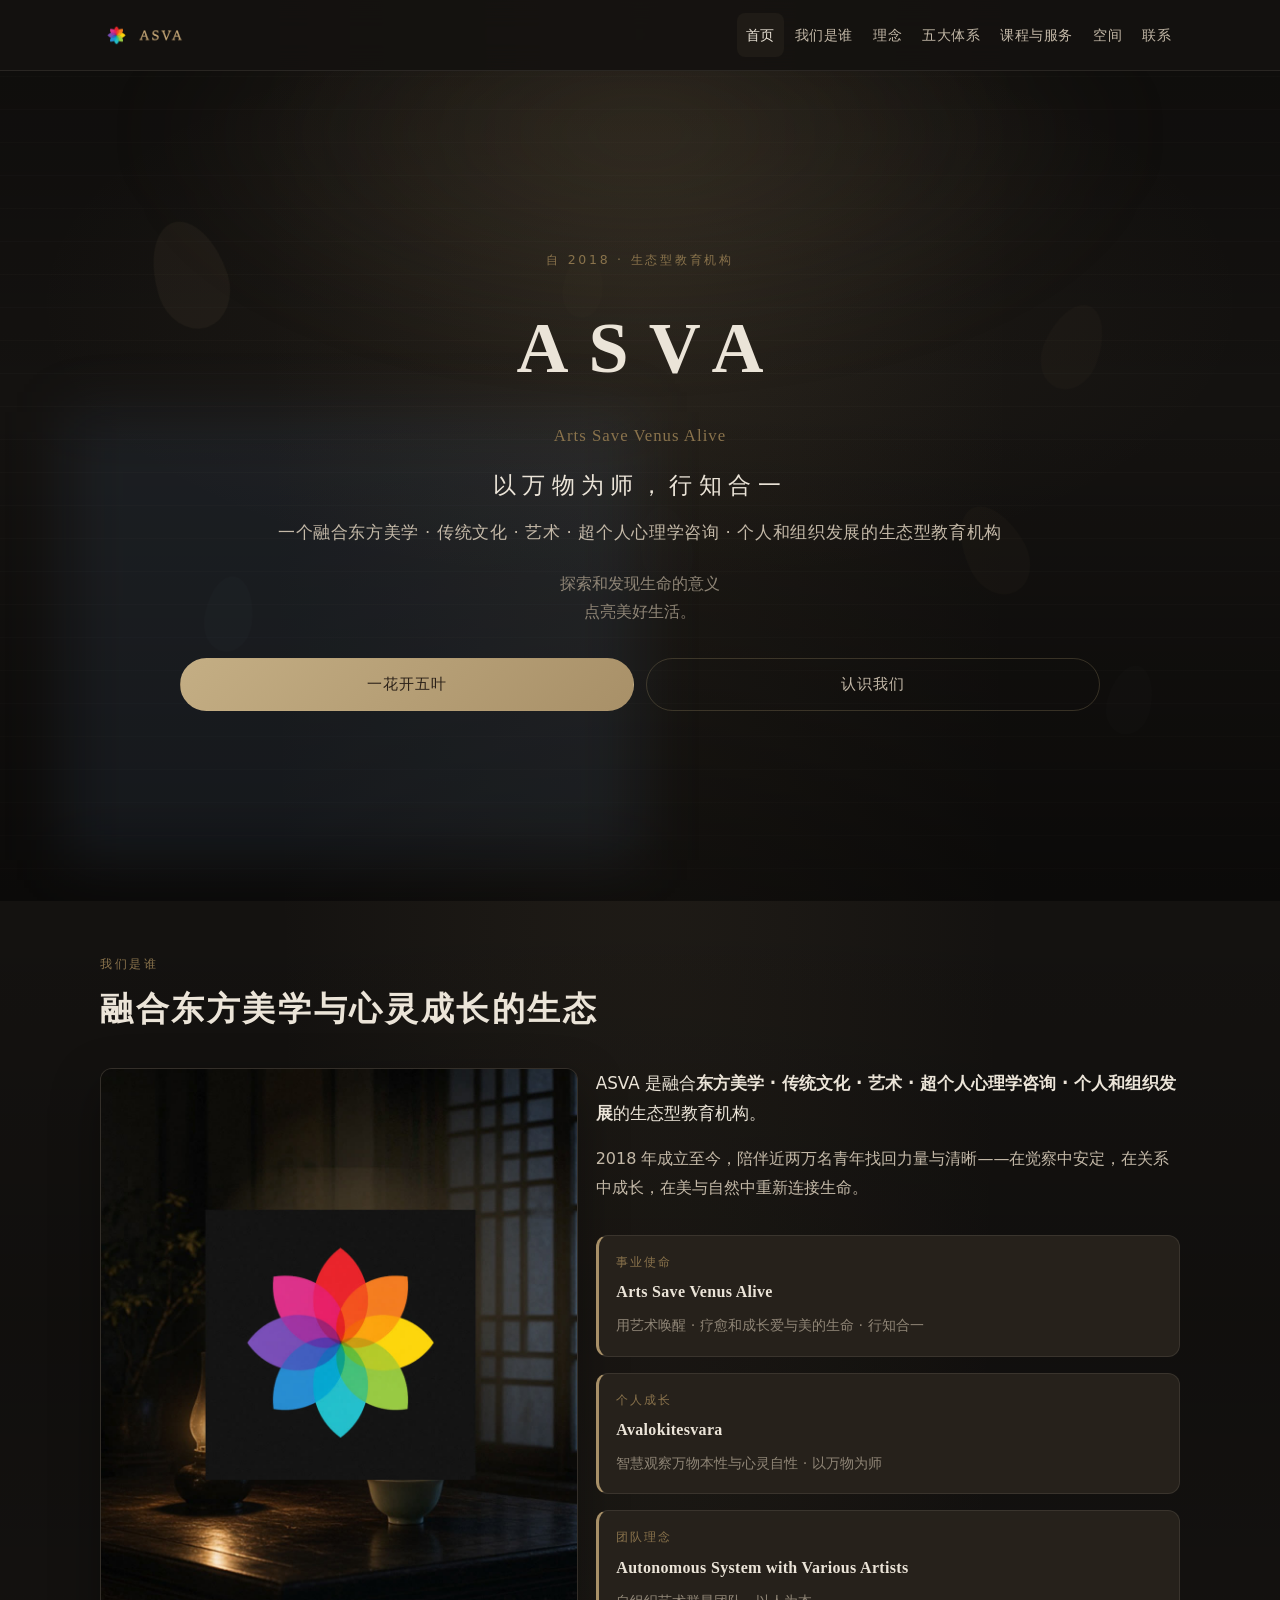
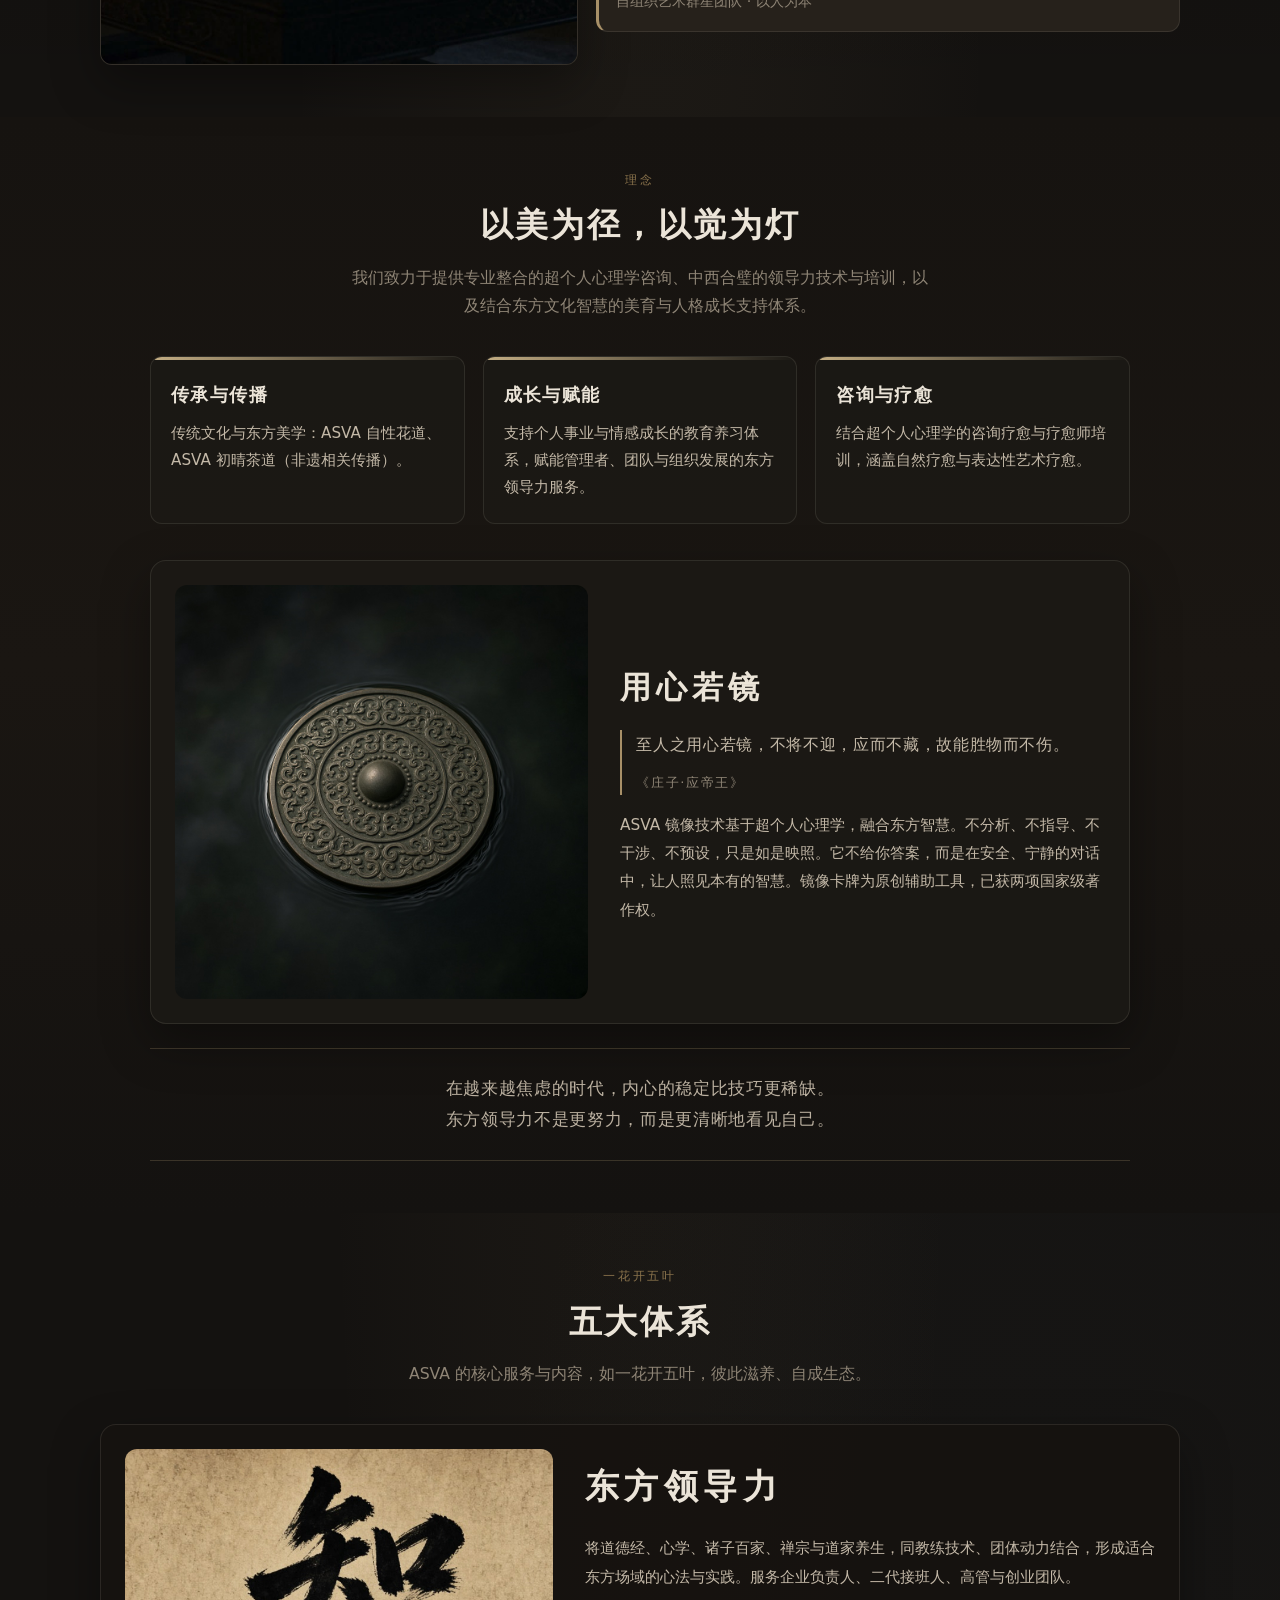
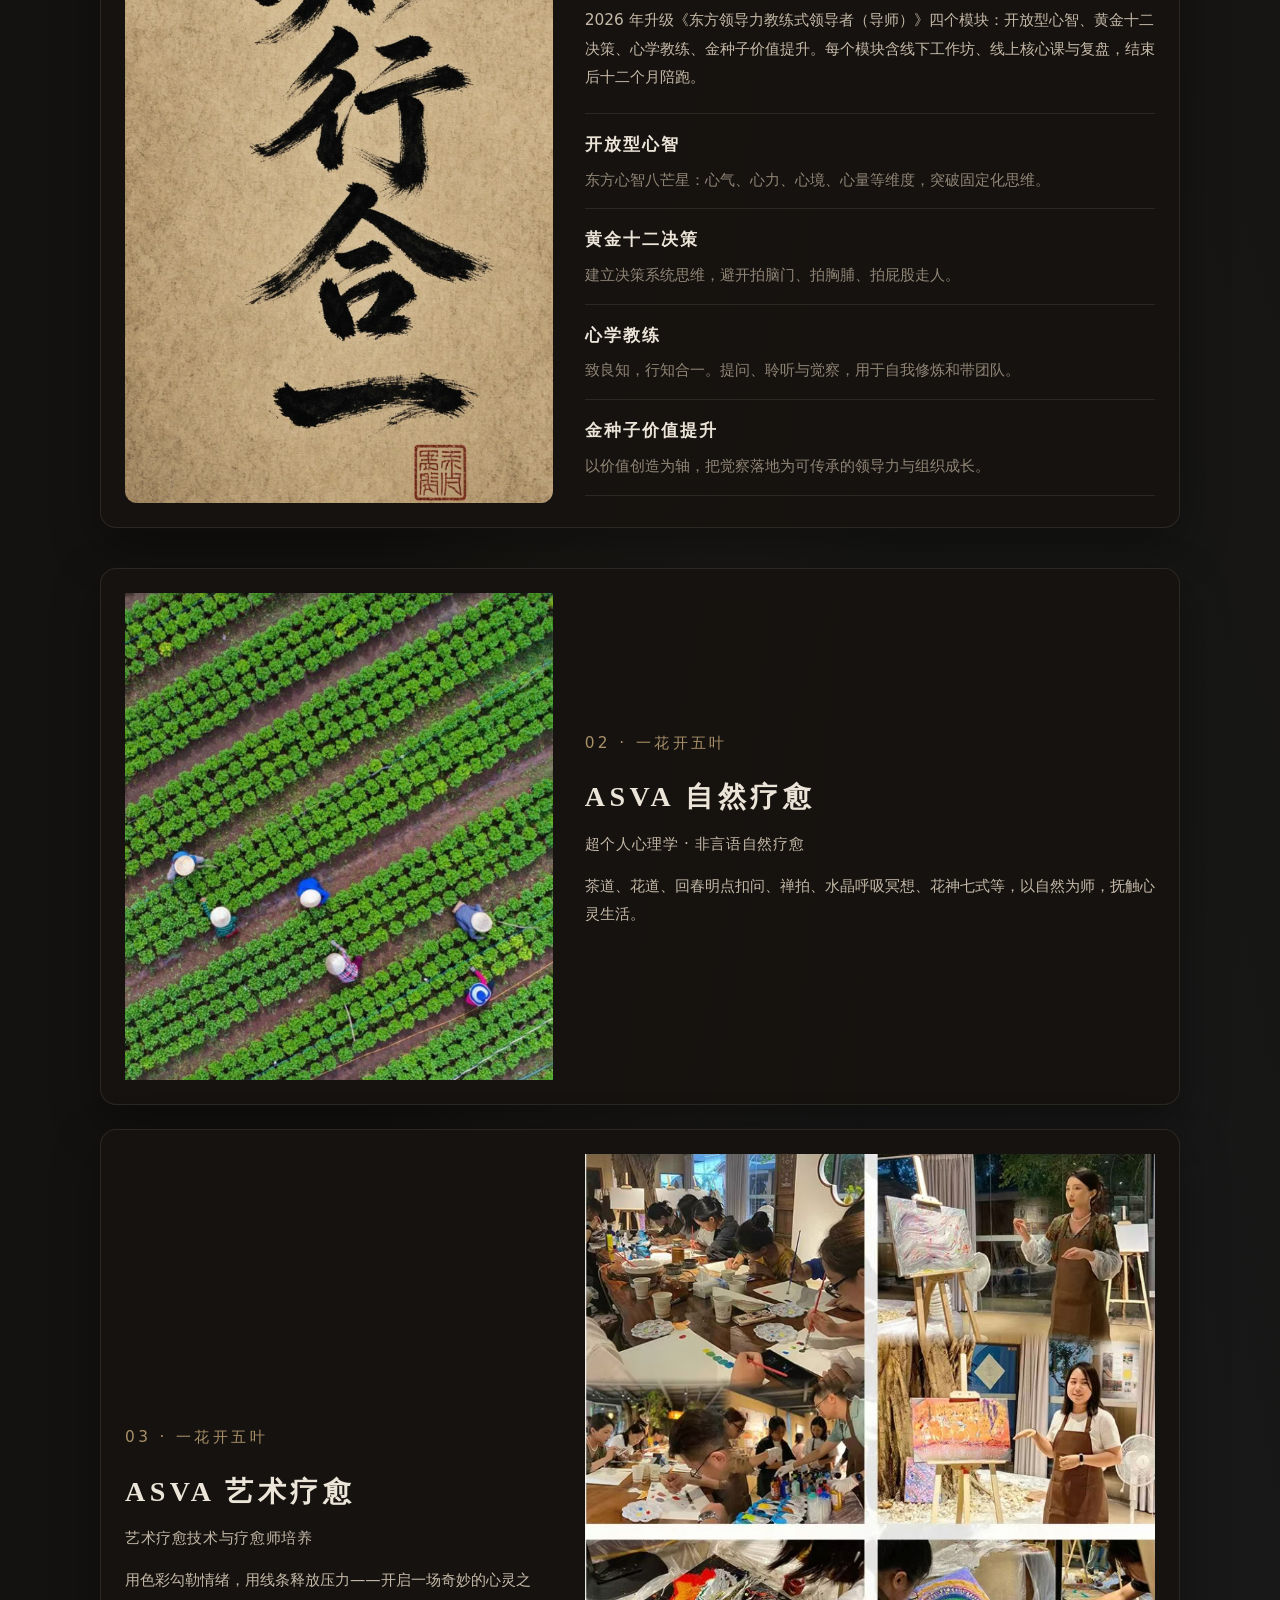
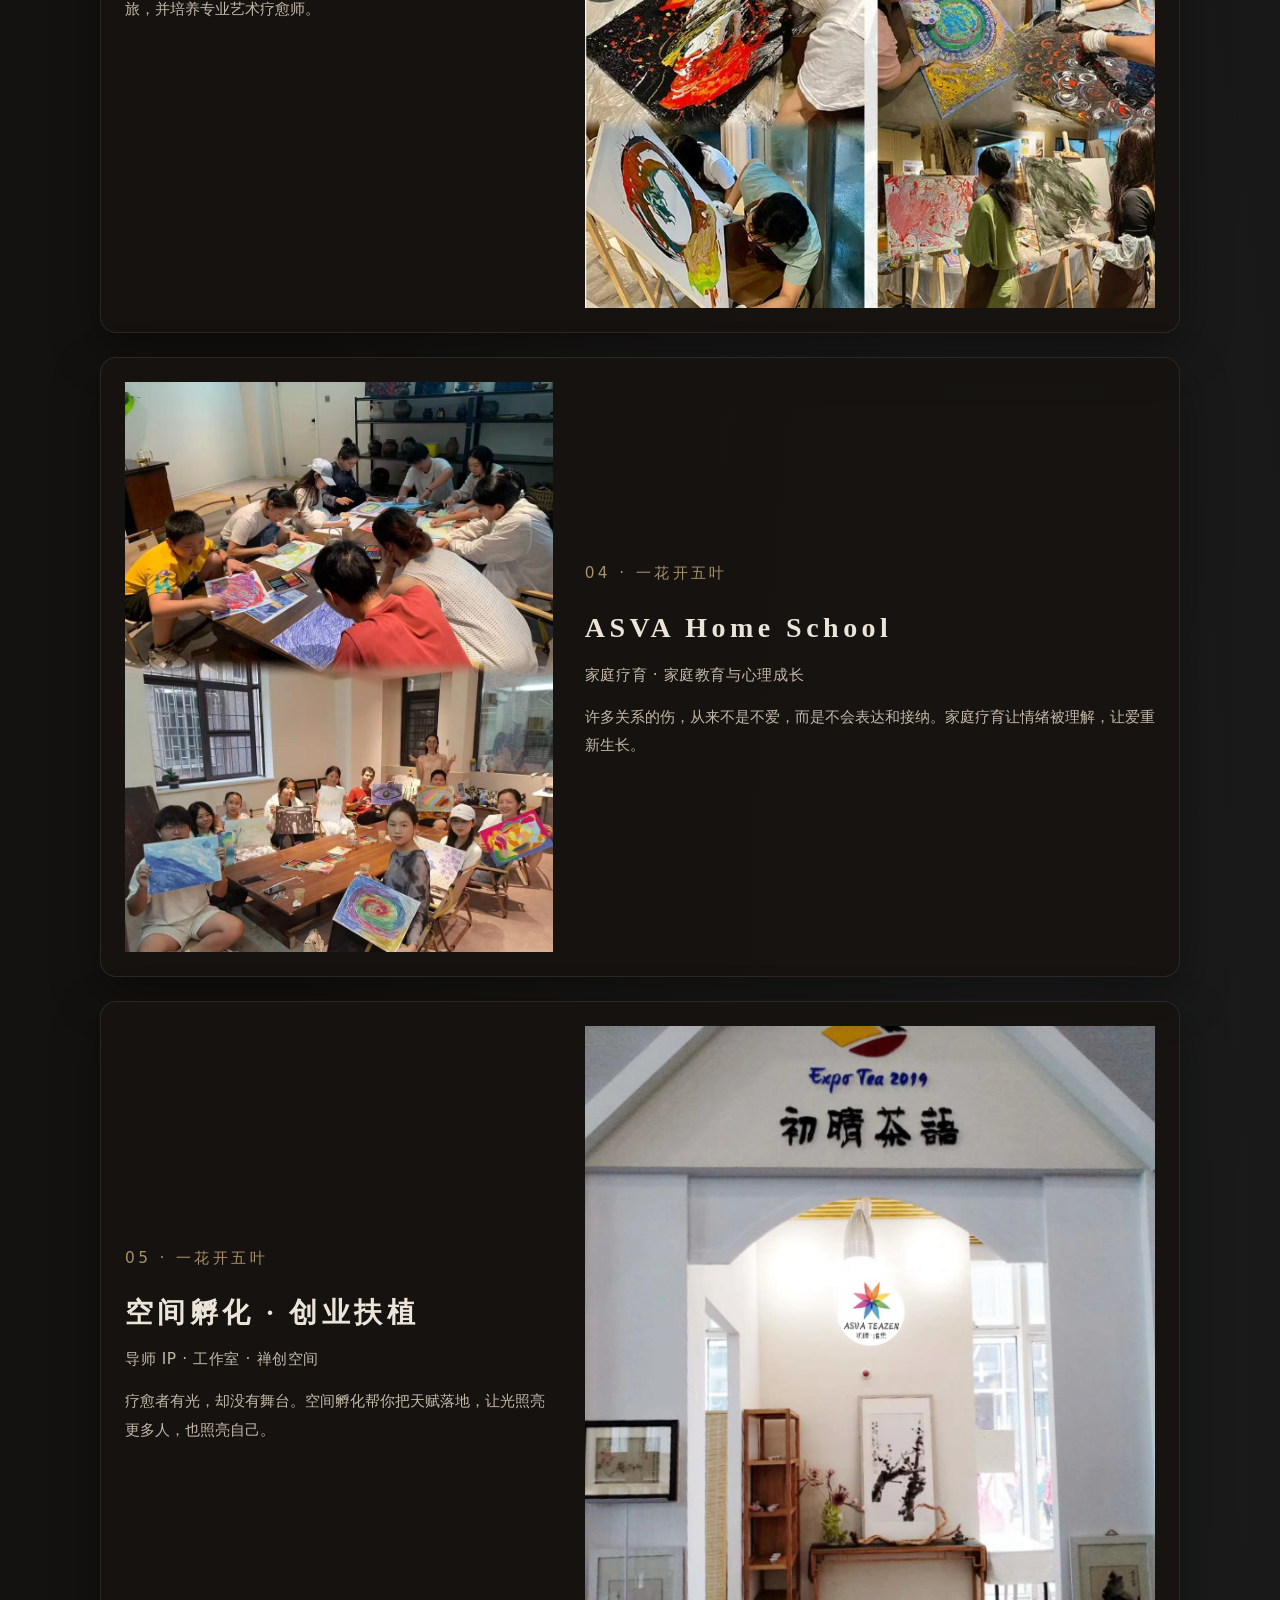
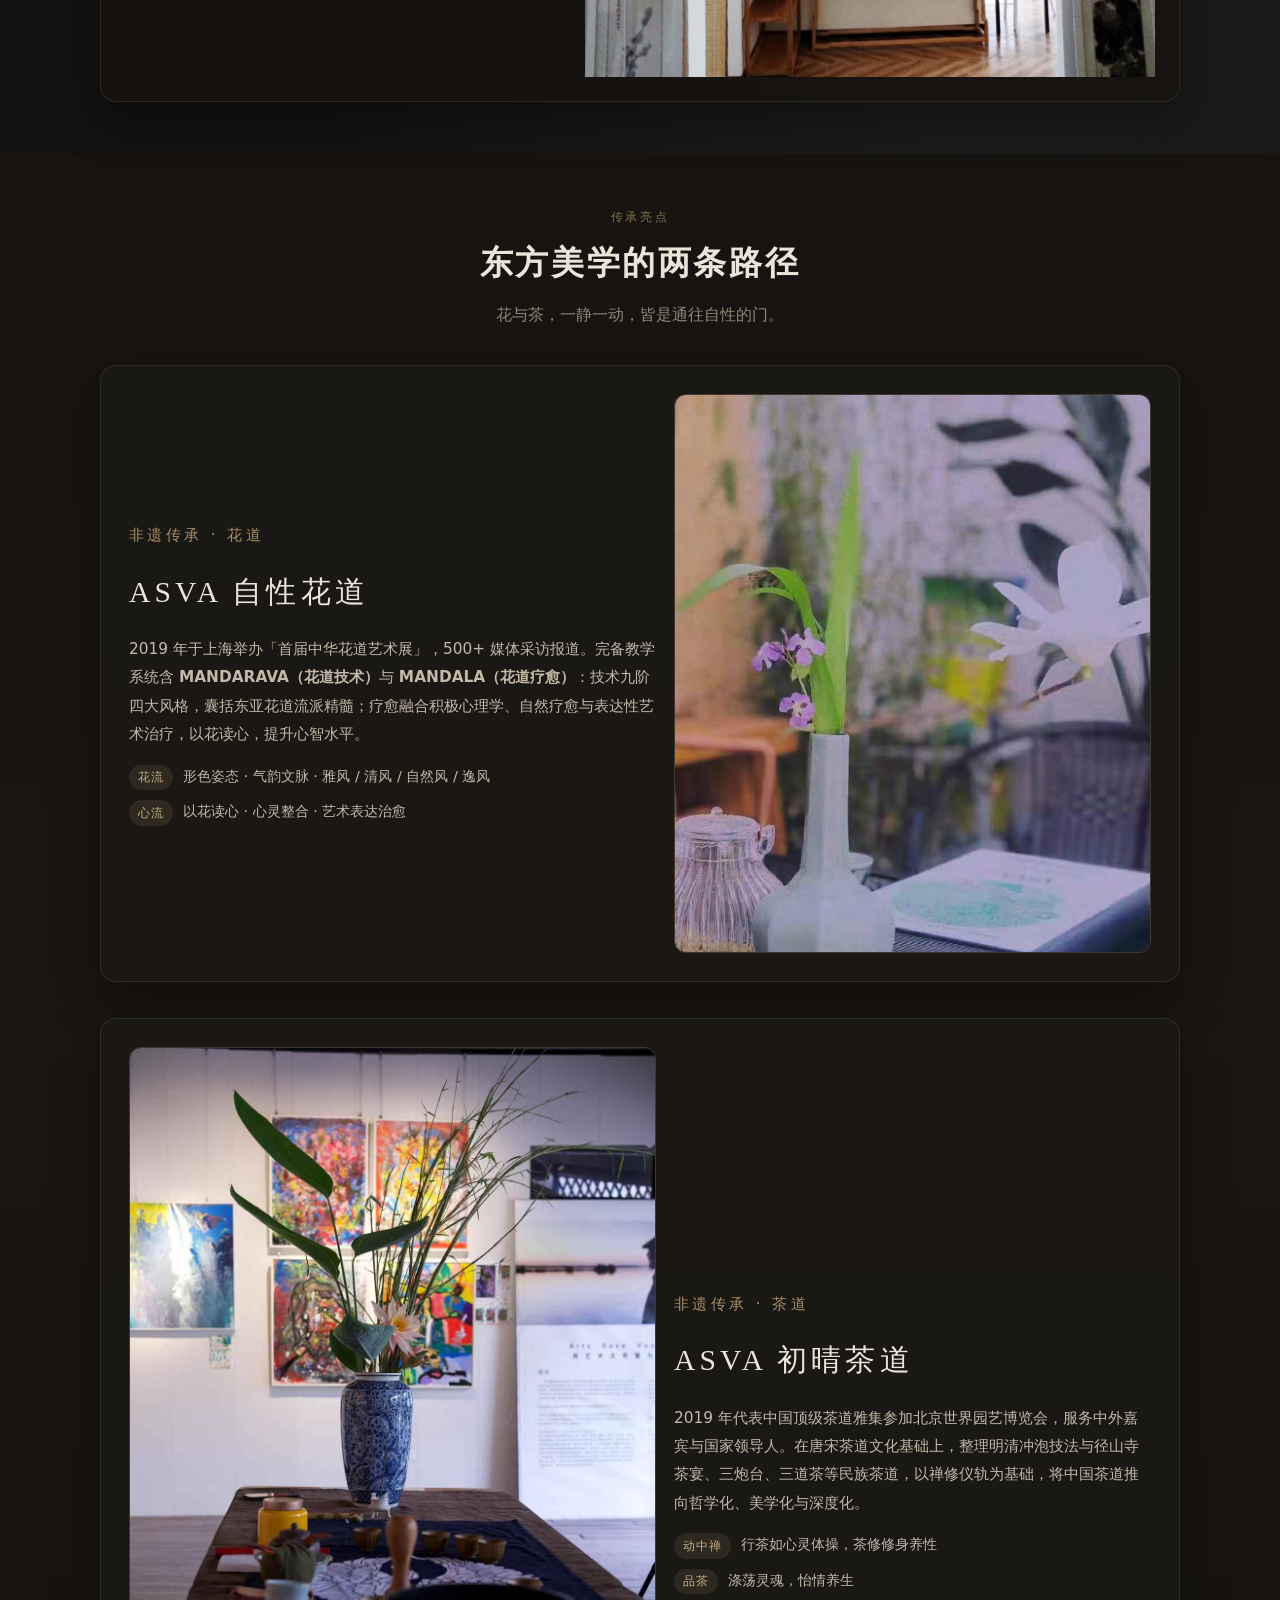
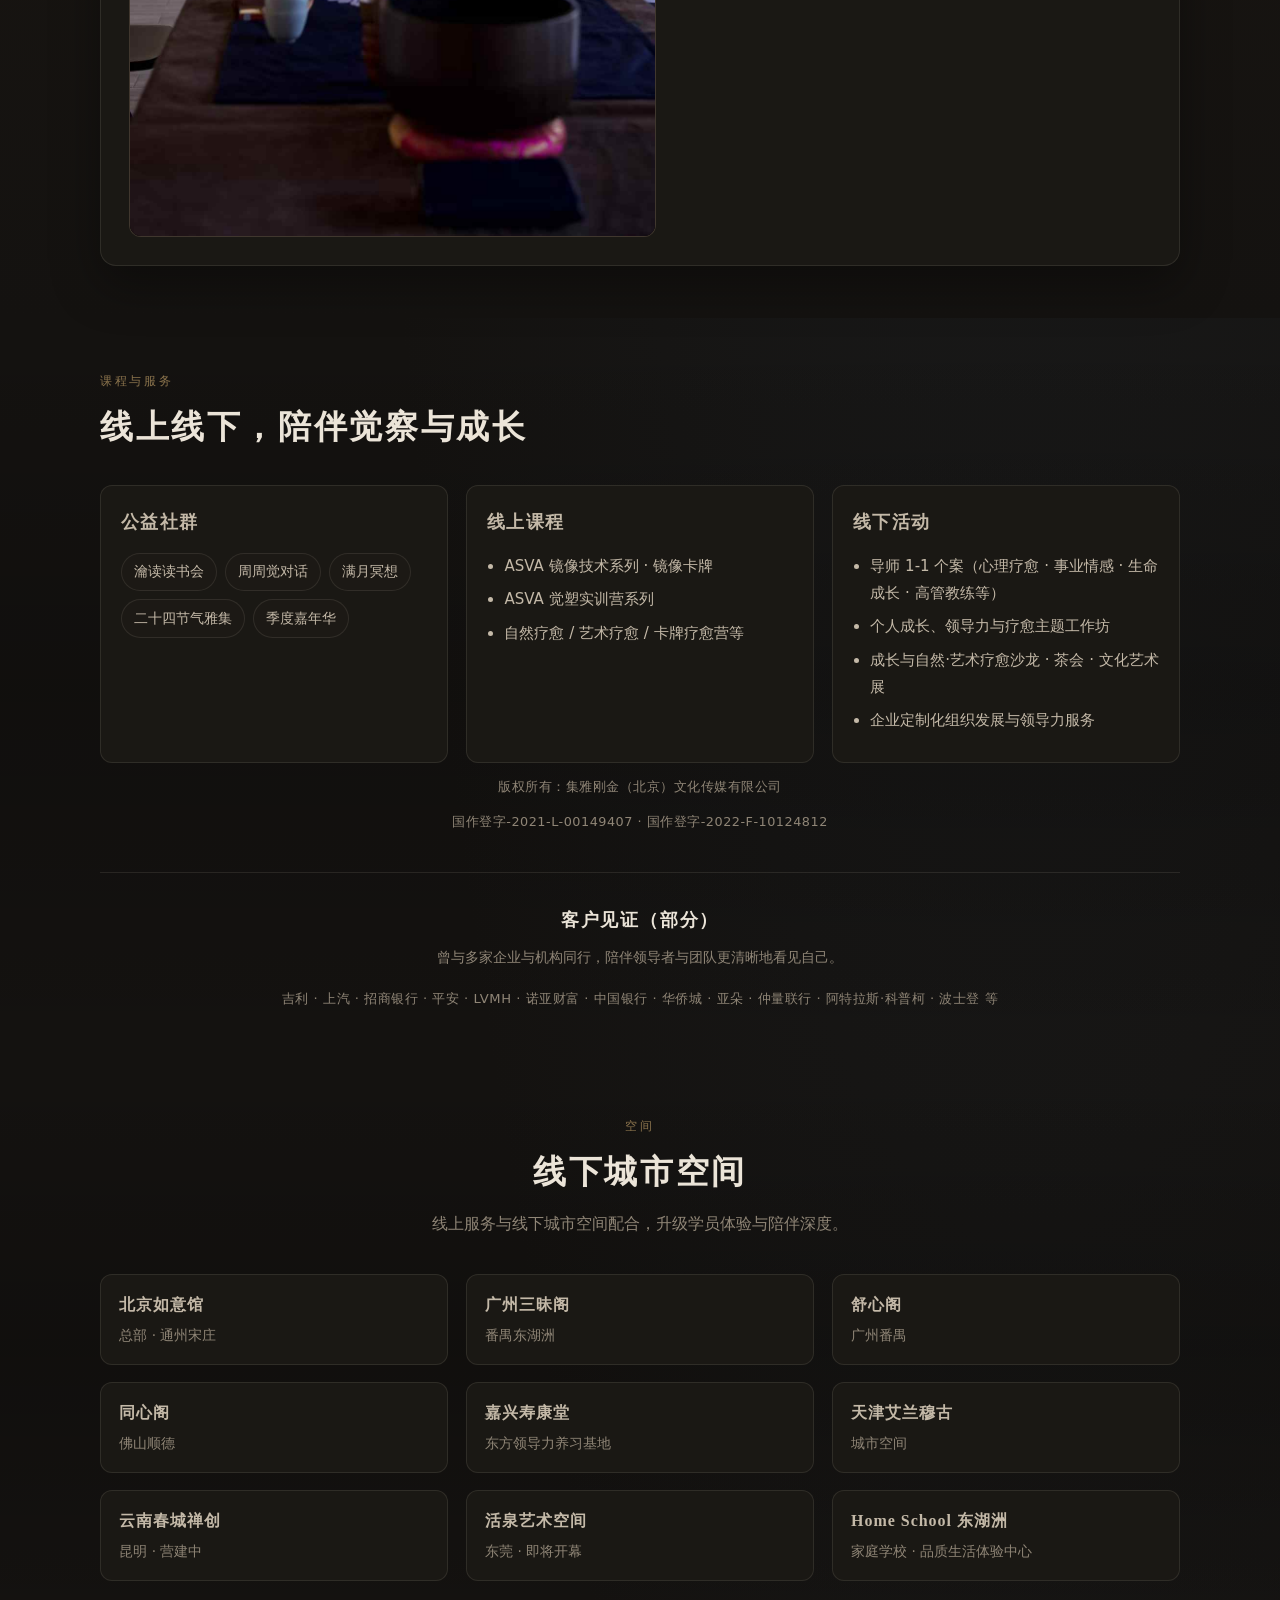
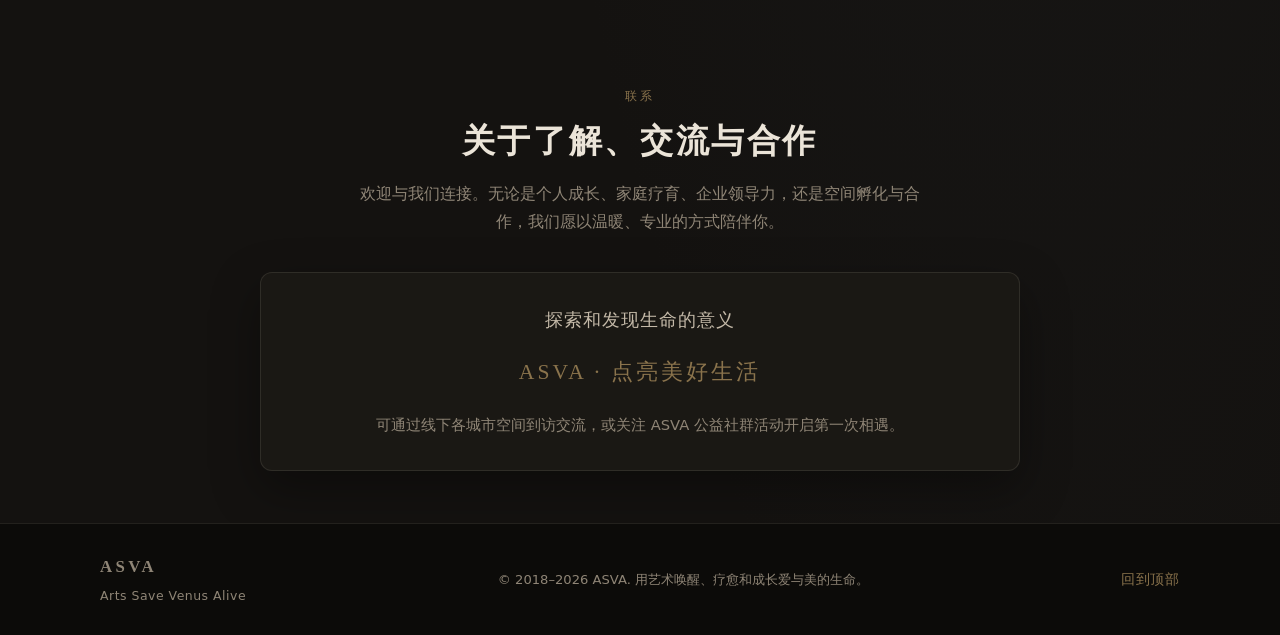
==== index.html @ ff713639 "copy: 首屏 CTA 改为「一花开五叶」 Keep the #systems href. Bump index css/js cache-bust from v=38 to v=39.  Co-a" ====
<!DOCTYPE html>
<html lang="zh-CN">
<head>
  <meta charset="UTF-8" />
  <meta name="viewport" content="width=device-width, initial-scale=1, viewport-fit=cover" />
  <meta name="description" content="ASVA — Arts Save Venus Alive。融合东方美学 · 传统文化 · 艺术 · 超个人心理学咨询 · 个人和组织发展的生态型教育机构。点亮美好生活。" />
  <title>ASVA · 点亮美好生活</title>
  <link rel="stylesheet" href="css/site.css?v=39" />
</head>
<body>
  <a class="skip-link" href="#main">跳到主要内容</a>

  <header class="site-header" id="top">
    <div class="header-inner">
      <a class="brand" href="#hero" aria-label="ASVA 首页">
        <img class="brand-logo" src="images/logo-asva.png?v=30" alt="ASVA" width="216" height="96" decoding="async" />
      </a>
      <button class="nav-toggle" type="button" aria-expanded="false" aria-controls="site-nav" aria-label="打开菜单">
        <span></span><span></span><span></span>
      </button>
      <nav class="site-nav" id="site-nav" aria-label="主导航">
        <a href="#hero">首页</a>
        <a href="#about">我们是谁</a>
        <a href="#philosophy">理念</a>
        <a href="#systems">五大体系</a>
        <a href="#services">课程与服务</a>
        <a href="#spaces">空间</a>
        <a href="#contact">联系</a>
      </nav>
    </div>
  </header>

  <main id="main">
    <!-- Hero -->
    <section class="hero" id="hero">
      <div class="hero-wash" aria-hidden="true"></div>
      <div class="petals" aria-hidden="true">
        <span class="petal p1"></span>
        <span class="petal p2"></span>
        <span class="petal p3"></span>
        <span class="petal p4"></span>
        <span class="petal p5"></span>
        <span class="petal p6"></span>
        <span class="petal p7"></span>
      </div>
      <div class="hero-content">
        <p class="eyebrow">自 2018 · 生态型教育机构</p>
        <h1>ASVA</h1>
        <p class="hero-mission">Arts Save Venus Alive</p>
        <p class="hero-welcome">以万物为师，行知合一</p>
        <div class="hero-tagline-wrap">
          <p class="hero-tagline">一个融合东方美学 · 传统文化 · 艺术 · 超个人心理学咨询 · 个人和组织发展的生态型教育机构</p>
        </div>
        <p class="hero-lead">探索和发现生命的意义<br />点亮美好生活。</p>
        <div class="hero-actions">
          <a class="btn btn-gold" href="#systems">一花开五叶</a>
          <a class="btn btn-ghost" href="#about">认识我们</a>
        </div>
      </div>
    </section>

    <!-- About -->
    <section class="section about" id="about">
      <div class="container">
        <header class="section-head">
          <p class="eyebrow">我们是谁</p>
          <h2>融合东方美学与心灵成长的生态</h2>
        </header>
        <div class="about-grid">
          <figure class="about-figure">
            <img src="images/who-we-are.jpg?v=30" alt="松鹤映月 · ASVA 东方意境" width="959" height="1280" loading="lazy" />
          </figure>
          <div class="about-copy">
            <p class="lead">ASVA 是融合<strong>东方美学 · 传统文化 · 艺术 · 超个人心理学咨询 · 个人和组织发展</strong>的生态型教育机构。</p>
            <p>2018 年成立至今，陪伴近两万名青年找回力量与清晰——在觉察中安定，在关系中成长，在美与自然中重新连接生命。</p>
            <ul class="meaning-list">
              <li>
                <span class="label">事业使命</span>
                <strong>Arts Save Venus Alive</strong>
                <em>用艺术唤醒 · 疗愈和成长爱与美的生命 · 行知合一</em>
              </li>
              <li>
                <span class="label">个人成长</span>
                <strong>Avalokitesvara</strong>
                <em>智慧观察万物本性与心灵自性 · 以万物为师</em>
              </li>
              <li>
                <span class="label">团队理念</span>
                <strong>Autonomous System with Various Artists</strong>
                <em>自组织艺术群星团队 · 以人为本</em>
              </li>
            </ul>
          </div>
        </div>
      </div>
    </section>

    <!-- Philosophy -->
    <section class="section philosophy" id="philosophy">
      <div class="container narrow">
        <header class="section-head center">
          <p class="eyebrow">理念</p>
          <h2>以美为径，以觉为灯</h2>
          <p class="section-desc">我们致力于提供专业整合的超个人心理学咨询、中西合璧的领导力技术与培训，以及结合东方文化智慧的美育与人格成长支持体系。</p>
        </header>
        <div class="philo-cards">
          <article class="philo-card">
            <h3>传承与传播</h3>
            <p>传统文化与东方美学：ASVA 自性花道、ASVA 初晴茶道（非遗相关传播）。</p>
          </article>
          <article class="philo-card">
            <h3>成长与赋能</h3>
            <p>支持个人事业与情感成长的教育养习体系，赋能管理者、团队与组织发展的东方领导力服务。</p>
          </article>
          <article class="philo-card">
            <h3>咨询与疗愈</h3>
            <p>结合超个人心理学的咨询疗愈与疗愈师培训，涵盖自然疗愈与表达性艺术疗愈。</p>
          </article>
        </div>
        <article class="mirror-heart">
          <figure class="mirror-heart-art"><img src="images/mirror-heart.jpg?v=30" alt="铜镜映水" loading="lazy" /></figure>
          <div class="mirror-heart-copy">
            <h3>用心若镜</h3>
            <blockquote>
              <p>至人之用心若镜，不将不迎，应而不藏，故能胜物而不伤。</p>
              <cite>《庄子·应帝王》</cite>
            </blockquote>
            <p>ASVA 镜像技术基于超个人心理学，融合东方智慧。不分析、不指导、不干涉、不预设，只是如是映照。它不给你答案，而是在安全、宁静的对话中，让人照见本有的智慧。镜像卡牌为原创辅助工具，已获两项国家级著作权。</p>
          </div>
        </article>
        <blockquote class="quote soft">
          <p>在越来越焦虑的时代，内心的稳定比技巧更稀缺。<br />东方领导力不是更努力，而是更清晰地看见自己。</p>
        </blockquote>
      </div>
    </section>

    <!-- Five Systems -->
    <section class="section systems" id="systems">
      <div class="container">
        <header class="section-head center">
          <p class="eyebrow">一花开五叶</p>
          <h2>五大体系</h2>
          <p class="section-desc">ASVA 的核心服务与内容，如一花开五叶，彼此滋养、自成生态。</p>
        </header>
        <article class="leader-feature" id="leadership">
          <figure class="leader-art">
            <img src="images/leadership-zhixing.jpg?v=30" alt="知行合一" width="720" height="1100" loading="lazy" />
          </figure>
          <div class="leader-copy">
            <h3>东方领导力</h3>
            <p>将道德经、心学、诸子百家、禅宗与道家养生，同教练技术、团体动力结合，形成适合东方场域的心法与实践。服务企业负责人、二代接班人、高管与创业团队。</p>
            <p>2026 年升级《东方领导力教练式领导者（导师）》四个模块：开放型心智、黄金十二决策、心学教练、金种子价值提升。每个模块含线下工作坊、线上核心课与复盘，结束后十二个月陪跑。</p>
            <div class="leader-modules">
              <div class="leader-mod">
                <h4>开放型心智</h4>
                <p>东方心智八芒星：心气、心力、心境、心量等维度，突破固定化思维。</p>
              </div>
              <div class="leader-mod">
                <h4>黄金十二决策</h4>
                <p>建立决策系统思维，避开拍脑门、拍胸脯、拍屁股走人。</p>
              </div>
              <div class="leader-mod">
                <h4>心学教练</h4>
                <p>致良知，行知合一。提问、聆听与觉察，用于自我修炼和带团队。</p>
              </div>
              <div class="leader-mod">
                <h4>金种子价值提升</h4>
                <p>以价值创造为轴，把觉察落地为可传承的领导力与组织成长。</p>
              </div>
            </div>
          </div>
        </article>

        <div class="systems-stack">
          <article class="leader-feature system-feature c2">
            <figure class="leader-art"><img src="images/sys-natural.png?v=39" alt="ASVA 自然疗愈" loading="lazy" /></figure>
            <div class="leader-copy">
              <p class="eyebrow gold">02 · 一花开五叶</p>
              <h3>ASVA 自然疗愈</h3>
              <p class="sys-sub">超个人心理学 · 非言语自然疗愈</p>
              <p>茶道、花道、回春明点扣问、禅拍、水晶呼吸冥想、花神七式等，以自然为师，抚触心灵生活。</p>
            </div>
          </article>
          <article class="leader-feature system-feature reverse c3">
            <figure class="leader-art"><img src="images/sys-art.png?v=39" alt="ASVA 艺术疗愈" loading="lazy" /></figure>
            <div class="leader-copy">
              <p class="eyebrow gold">03 · 一花开五叶</p>
              <h3>ASVA 艺术疗愈</h3>
              <p class="sys-sub">艺术疗愈技术与疗愈师培养</p>
              <p>用色彩勾勒情绪，用线条释放压力——开启一场奇妙的心灵之旅，并培养专业艺术疗愈师。</p>
            </div>
          </article>
          <article class="leader-feature system-feature c4">
            <figure class="leader-art"><img src="images/sys-home.png?v=39" alt="ASVA Home School 工作坊" loading="lazy" /></figure>
            <div class="leader-copy">
              <p class="eyebrow gold">04 · 一花开五叶</p>
              <h3>ASVA Home School</h3>
              <p class="sys-sub">家庭疗育 · 家庭教育与心理成长</p>
              <p>许多关系的伤，从来不是不爱，而是不会表达和接纳。家庭疗育让情绪被理解，让爱重新生长。</p>
            </div>
          </article>
          <article class="leader-feature system-feature reverse c5">
            <figure class="leader-art"><img src="images/sys-space.png?v=39" alt="空间孵化 · 创业扶植" loading="lazy" /></figure>
            <div class="leader-copy">
              <p class="eyebrow gold">05 · 一花开五叶</p>
              <h3>空间孵化 · 创业扶植</h3>
              <p class="sys-sub">导师 IP · 工作室 · 禅创空间</p>
              <p>疗愈者有光，却没有舞台。空间孵化帮你把天赋落地，让光照亮更多人，也照亮自己。</p>
            </div>
          </article>
        </div>
      </div>
    </section>

    <!-- Heritage: Flower & Tea as separate showcases -->
    <section class="section heritage-split" id="heritage" aria-labelledby="heritage-title">
      <div class="container">
        <header class="section-head center">
          <p class="eyebrow">传承亮点</p>
          <h2 id="heritage-title">东方美学的两条路径</h2>
          <p class="section-desc">花与茶，一静一动，皆是通往自性的门。</p>
        </header>

        <article class="heritage-row">
          <div class="heritage-copy">
            <p class="eyebrow gold">非遗传承 · 花道</p>
            <h3>ASVA 自性花道</h3>
            <p>2019 年于上海举办「首届中华花道艺术展」，500+ 媒体采访报道。完备教学系统含 <strong>MANDARAVA（花道技术）</strong>与 <strong>MANDALA（花道疗愈）</strong>：技术九阶四大风格，囊括东亚花道流派精髓；疗愈融合积极心理学、自然疗愈与表达性艺术治疗，以花读心，提升心智水平。</p>
            <ul class="heritage-points">
              <li><span>花流</span>形色姿态 · 气韵文脉 · 雅风 / 清风 / 自然风 / 逸风</li>
              <li><span>心流</span>以花读心 · 心灵整合 · 艺术表达治愈</li>
            </ul>
          </div>
          <figure class="heritage-figure">
            <img src="images/flower-way.jpg?v=30" alt="ASVA 自性花道空间与插花" width="999" height="1080" loading="lazy" />
          </figure>
        </article>

        <article class="heritage-row reverse">
          <div class="heritage-copy">
            <p class="eyebrow gold">非遗传承 · 茶道</p>
            <h3>ASVA 初晴茶道</h3>
            <p>2019 年代表中国顶级茶道雅集参加北京世界园艺博览会，服务中外嘉宾与国家领导人。在唐宋茶道文化基础上，整理明清冲泡技法与径山寺茶宴、三炮台、三道茶等民族茶道，以禅修仪轨为基础，将中国茶道推向哲学化、美学化与深度化。</p>
            <ul class="heritage-points">
              <li><span>动中禅</span>行茶如心灵体操，茶修修身养性</li>
              <li><span>品茶</span>涤荡灵魂，怡情养生</li>
            </ul>
          </div>
          <figure class="heritage-figure">
            <img src="images/tea-way.jpg?v=30" alt="ASVA 初晴茶道 · 世园会茶席空间" width="999" height="1080" loading="lazy" />
          </figure>
        </article>
      </div>
    </section>

    <!-- Services / Courses -->
    <section class="section services" id="services">
      <div class="container">
        <header class="section-head">
          <p class="eyebrow">课程与服务</p>
          <h2>线上线下，陪伴觉察与成长</h2>
        </header>
        <div class="services-layout">
          <div class="service-block">
            <h3>公益社群</h3>
            <ul class="chip-list">
              <li>瀹读读书会</li>
              <li>周周觉对话</li>
              <li>满月冥想</li>
              <li>二十四节气雅集</li>
              <li>季度嘉年华</li>
            </ul>
          </div>
          <div class="service-block">
            <h3>线上课程</h3>
            <ul class="plain-list">
              <li>ASVA 镜像技术系列 · 镜像卡牌</li>
              <li>ASVA 觉塑实训营系列</li>
              <li>自然疗愈 / 艺术疗愈 / 卡牌疗愈营等</li>
            </ul>
          </div>
          <div class="service-block">
            <h3>线下活动</h3>
            <ul class="plain-list">
              <li>导师 1-1 个案（心理疗愈 · 事业情感 · 生命成长 · 高管教练等）</li>
              <li>个人成长、领导力与疗愈主题工作坊</li>
              <li>成长与自然·艺术疗愈沙龙 · 茶会 · 文化艺术展</li>
              <li>企业定制化组织发展与领导力服务</li>
            </ul>
          </div>
        </div>
        <div class="ip-note">
          <p>版权所有：集雅刚金（北京）文化传媒有限公司</p>
          <p>国作登字-2021-L-00149407 · 国作登字-2022-F-10124812</p>
        </div>

        <div class="clients">
          <h3>客户见证（部分）</h3>
          <p class="clients-note">曾与多家企业与机构同行，陪伴领导者与团队更清晰地看见自己。</p>
          <p class="client-names">吉利 · 上汽 · 招商银行 · 平安 · LVMH · 诺亚财富 · 中国银行 · 华侨城 · 亚朵 · 仲量联行 · 阿特拉斯·科普柯 · 波士登 等</p>
        </div>
      </div>
    </section>

    <!-- Spaces -->
    <section class="section spaces" id="spaces">
      <div class="container">
        <header class="section-head center">
          <p class="eyebrow">空间</p>
          <h2>线下城市空间</h2>
          <p class="section-desc">线上服务与线下城市空间配合，升级学员体验与陪伴深度。</p>
        </header>
        <ul class="space-grid">
          <li><strong>北京如意馆</strong><span>总部 · 通州宋庄</span></li>
          <li><strong>广州三昧阁</strong><span>番禺东湖洲</span></li>
          <li><strong>舒心阁</strong><span>广州番禺</span></li>
          <li><strong>同心阁</strong><span>佛山顺德</span></li>
          <li><strong>嘉兴寿康堂</strong><span>东方领导力养习基地</span></li>
          <li><strong>天津艾兰穆古</strong><span>城市空间</span></li>
          <li><strong>云南春城禅创</strong><span>昆明 · 营建中</span></li>
          <li><strong>活泉艺术空间</strong><span>东莞 · 即将开幕</span></li>
          <li><strong>Home School 东湖洲</strong><span>家庭学校 · 品质生活体验中心</span></li>
        </ul>
      </div>
    </section>

    <!-- Contact -->
    <section class="section contact" id="contact">
      <div class="container narrow center">
        <header class="section-head center">
          <p class="eyebrow">联系</p>
          <h2>关于了解、交流与合作</h2>
          <p class="section-desc">欢迎与我们连接。无论是个人成长、家庭疗育、企业领导力，还是空间孵化与合作，我们愿以温暖、专业的方式陪伴你。</p>
        </header>
        <div class="contact-card">
          <p class="contact-tagline">探索和发现生命的意义</p>
          <p class="contact-brand">ASVA · 点亮美好生活</p>
          <p class="contact-hint">可通过线下各城市空间到访交流，或关注 ASVA 公益社群活动开启第一次相遇。</p>
        </div>
      </div>
    </section>
  </main>

  <footer class="site-footer">
    <div class="container footer-inner">
      <div class="footer-brand">
        <strong>ASVA</strong>
        <span>Arts Save Venus Alive</span>
      </div>
      <p class="footer-copy">© 2018–2026 ASVA. 用艺术唤醒、疗愈和成长爱与美的生命。</p>
      <a class="back-top" href="#hero">回到顶部</a>
    </div>
  </footer>

  <script src="js/site.js?v=39"></script>
</body>
</html>
---- css/site.css ----
/* ASVA Official — Oriental, mobile-first */
:root {
  /* Zen / 水墨 · 沉静高级 */
  --cream: #1c1915;
  --cream-deep: #1a1612;
  --rice: #141210;
  --bg: #141210;
  --bg-elev: #1c1915;
  --paper: #1f1b16;
  --paper-soft: #26211b;
  --ink: #ebe4d8;
  --ink-soft: #c4b9a8;
  --ink-muted: #8f8576;
  --gold: #a89068;
  --gold-light: #c4ae84;
  --gold-deep: #8a734c;
  --line: rgba(232, 224, 208, 0.1);
  --line-strong: rgba(200, 178, 130, 0.22);
  --white: #f3eee4;
  --shadow: 0 18px 48px rgba(0, 0, 0, 0.35);
  --radius: 12px;
  --header-h: 64px;
  --font-serif: "Songti SC", "Noto Serif SC", "STSong", "SimSun", "Source Han Serif SC", serif;
  --font-sans: "PingFang SC", "Hiragino Sans GB", "Microsoft YaHei", "Noto Sans SC", system-ui, sans-serif;
  --petal-1: rgba(168, 144, 104, 0.12);
  --petal-2: rgba(168, 144, 104, 0.08);
  --petal-3: rgba(120, 130, 140, 0.08);
  --petal-4: rgba(168, 144, 104, 0.1);
  --petal-5: rgba(100, 110, 120, 0.08);
  --petal-6: rgba(168, 144, 104, 0.06);
  --petal-7: rgba(90, 100, 110, 0.07);
}

*, *::before, *::after { box-sizing: border-box; }

html {
  scroll-behavior: smooth;
  scroll-padding-top: calc(var(--header-h) + 12px);
}

body {
  margin: 0;
  font-family: var(--font-sans);
  font-size: 16px;
  line-height: 1.8;
  color: var(--ink);
  background:
    radial-gradient(ellipse at 50% -10%, rgba(168, 144, 104, 0.09), transparent 42%),
    radial-gradient(ellipse at 80% 60%, rgba(40, 48, 55, 0.35), transparent 50%),
    var(--bg);
  -webkit-font-smoothing: antialiased;
}

img { max-width: 100%; height: auto; display: block; }
a { color: var(--gold-deep); text-decoration-thickness: 1px; text-underline-offset: 3px; }
a:hover { color: var(--ink); }

.skip-link {
  position: absolute;
  left: -999px;
  top: 0;
  background: var(--ink);
  color: var(--cream);
  padding: 0.5rem 1rem;
  z-index: 100;
}
.skip-link:focus { left: 0; }

.container {
  width: min(1080px, calc(100% - 2rem));
  margin-inline: auto;
}
.container.narrow { width: min(760px, calc(100% - 2rem)); }
.section.philosophy .container.narrow { width: min(980px, calc(100% - 1.25rem)); }

/* Header */
.site-header {
  position: sticky;
  top: 0;
  z-index: 50;
  background: rgba(20, 18, 16, 0.86);
  backdrop-filter: blur(14px);
  -webkit-backdrop-filter: blur(14px);
  border-bottom: 1px solid var(--line);
}
.header-inner {
  width: min(1080px, calc(100% - 1.5rem));
  margin-inline: auto;
  min-height: var(--header-h);
  display: flex;
  align-items: center;
  justify-content: space-between;
  gap: 1rem;
}
.brand {
  display: flex;
  align-items: center;
  gap: 0.65rem;
  text-decoration: none;
  color: var(--ink);
  flex-shrink: 1;
  min-width: 0;
  max-width: min(200px, 62vw);
}
.brand-logo {
  display: block;
  width: auto;
  height: auto;
  max-height: 40px;
  max-width: 100%;
  object-fit: contain;
  object-position: left center;
}
.brand-mark { display: none; }
.brand-text { display: none; }

.nav-toggle {
  display: flex;
  flex-direction: column;
  justify-content: center;
  gap: 5px;
  width: 42px;
  height: 42px;
  padding: 10px;
  border: 1px solid var(--line);
  border-radius: 10px;
  background: var(--paper-soft);
  cursor: pointer;
}
.nav-toggle span {
  display: block;
  height: 2px;
  background: var(--ink);
  border-radius: 2px;
  transition: transform 0.25s ease, opacity 0.2s ease;
}
.nav-toggle[aria-expanded="true"] span:nth-child(1) { transform: translateY(7px) rotate(45deg); }
.nav-toggle[aria-expanded="true"] span:nth-child(2) { opacity: 0; }
.nav-toggle[aria-expanded="true"] span:nth-child(3) { transform: translateY(-7px) rotate(-45deg); }

.site-nav {
  display: none;
  position: absolute;
  top: var(--header-h);
  left: 0;
  right: 0;
  background: rgba(28, 25, 21, 0.98);
  border-bottom: 1px solid var(--line);
  padding: 0.75rem 1rem 1.25rem;
  flex-direction: column;
  gap: 0.15rem;
  box-shadow: var(--shadow);
}
.site-nav.is-open { display: flex; }
.site-nav a {
  text-decoration: none;
  color: var(--ink-soft);
  padding: 0.7rem 0.85rem;
  border-radius: 8px;
  font-size: 0.95rem;
  letter-spacing: 0.04em;
}
.site-nav a:hover,
.site-nav a.is-active {
  background: var(--paper);
  color: var(--ink);
}

/* Hero */
.hero {
  position: relative;
  min-height: calc(100vh - var(--header-h));
  min-height: calc(100svh - var(--header-h));
  display: grid;
  place-items: center;
  padding: 3.5rem 1.25rem 4rem;
  overflow: hidden;
}
.hero-wash {
  position: absolute;
  inset: 0;
  background:
    radial-gradient(ellipse 70% 50% at 50% 28%, rgba(168, 144, 104, 0.08), transparent 68%),
    linear-gradient(180deg, rgba(0, 0, 0, 0.25) 0%, transparent 40%, rgba(0, 0, 0, 0.45) 100%),
    repeating-linear-gradient(
      0deg,
      transparent,
      transparent 32px,
      rgba(232, 224, 208, 0.02) 32px,
      rgba(232, 224, 208, 0.02) 33px
    );
  pointer-events: none;
}
/* soft ink blotches */
.hero-wash::before,
.hero-wash::after {
  content: "";
  position: absolute;
  inset: auto 5% -10% 5%;
  height: 40%;
  background: radial-gradient(ellipse, rgba(0, 0, 0, 0.45), transparent 70%);
  filter: blur(30px);
}
.hero-wash::before {
  content: "";
  position: absolute;
  inset: -20% 10% auto;
  height: 55%;
  background: radial-gradient(ellipse, rgba(168, 144, 104, 0.14), transparent 70%);
  filter: blur(40px);
}
.hero-wash::after {
  width: 45vw;
  height: 35vw;
  bottom: 5%;
  right: -8%;
  background: rgba(90, 120, 160, 0.12);
}

.petals {
  position: absolute;
  inset: 0;
  pointer-events: none;
  overflow: hidden;
}
.petal {
  position: absolute;
  width: 72px;
  height: 110px;
  border-radius: 50% 50% 50% 50% / 60% 60% 40% 40%;
  opacity: 0.55;
  transform: rotate(var(--r, 0deg));
  filter: blur(0.3px);
}
.petal.p1 { background: var(--petal-1); top: 18%; left: 12%; --r: -18deg; opacity: 0.55; }
.petal.p2 { background: var(--petal-2); top: 28%; right: 14%; --r: 22deg; width: 56px; height: 88px; opacity: 0.45; }
.petal.p3 { background: var(--petal-3); bottom: 30%; left: 16%; --r: 8deg; width: 48px; height: 76px; opacity: 0.4; }
.petal.p4 { background: var(--petal-4); top: 52%; right: 20%; --r: -28deg; width: 60px; height: 94px; opacity: 0.35; }
.petal.p5 { background: var(--petal-5); bottom: 20%; right: 10%; --r: 14deg; width: 44px; height: 70px; opacity: 0.35; }
.petal.p6 { background: var(--petal-6); top: 22%; left: 44%; --r: 6deg; width: 40px; height: 64px; opacity: 0.3; }
.petal.p7 { background: var(--petal-7); bottom: 38%; left: 50%; --r: -10deg; width: 52px; height: 80px; opacity: 0.3; }

.hero-content {
  position: relative;
  z-index: 1;
  text-align: center;
  max-width: 36rem;
}
.eyebrow {
  margin: 0 0 0.75rem;
  font-size: 0.78rem;
  letter-spacing: 0.22em;
  text-transform: uppercase;
  color: var(--gold-deep);
}
.hero h1 {
  margin: 0;
  font-family: var(--font-serif);
  font-size: clamp(3rem, 12vw, 4.5rem);
  font-weight: 600;
  letter-spacing: 0.28em;
  text-indent: 0.28em;
  color: var(--ink);
}
.hero-mission {
  margin: 0.5rem 0 0;
  font-family: var(--font-serif);
  font-size: 1.05rem;
  letter-spacing: 0.06em;
  color: var(--gold-deep);
}

.hero-lead {
  margin: 1.5rem 0 0;
  color: var(--ink-muted);
  font-size: 0.98rem;
}
.hero-actions {
  display: flex;
  flex-wrap: wrap;
  gap: 0.75rem;
  justify-content: center;
  margin-top: 2rem;
}

.btn {
  display: inline-flex;
  align-items: center;
  justify-content: center;
  padding: 0.75rem 1.35rem;
  border-radius: 999px;
  text-decoration: none;
  font-size: 0.92rem;
  letter-spacing: 0.06em;
  transition: background 0.2s ease, color 0.2s ease, border-color 0.2s ease, transform 0.15s ease;
}
.btn:active { transform: scale(0.98); }
.btn-gold {
  background: linear-gradient(135deg, var(--gold-light), var(--gold));
  color: #2a2018;
  border: 1px solid transparent;
}
.btn-gold:hover { color: #1a140f; filter: brightness(1.03); }
.btn-ghost {
  background: transparent;
  color: var(--ink-soft);
  border: 1px solid var(--line);
}
.btn-ghost:hover {
  border-color: var(--gold);
  color: var(--ink);
  background: rgba(168, 144, 104, 0.1);
}

/* Sections */
.section { padding: 4.5rem 0; }
.section-head { margin-bottom: 2.25rem; }
.section-head.center { text-align: center; }
.section-head h2,
.band h2 {
  margin: 0;
  font-family: var(--font-serif);
  font-size: clamp(1.55rem, 5vw, 2.05rem);
  font-weight: 600;
  letter-spacing: 0.08em;
  line-height: 1.35;
}
.section-desc {
  margin: 1rem auto 0;
  max-width: 36rem;
  color: var(--ink-muted);
  font-size: 0.98rem;
}

/* About */
.about { background: linear-gradient(180deg, transparent, rgba(239, 230, 214, 0.35) 40%, transparent); }
.about-grid {
  display: grid;
  gap: 2rem;
}
.about-figure {
  margin: 0;
  border-radius: var(--radius);
  overflow: hidden;
  box-shadow: var(--shadow);
  border: 1px solid var(--line);
  background: var(--paper);
}
.about-figure img {
  width: 100%;
  aspect-ratio: 4 / 5;
  object-fit: cover;
  object-position: center top;
}
.about-copy .lead {
  font-size: 1.05rem;
  color: var(--ink);
  margin-top: 0;
}
.about-copy p { color: var(--ink-soft); }
.meaning-list {
  list-style: none;
  margin: 2rem 0 0;
  padding: 0;
  display: grid;
  gap: 1rem;
}
.meaning-list li {
  padding: 1rem 1.1rem;
  background: var(--paper-soft);
  border: 1px solid var(--line);
  border-radius: 12px;
  border-left: 3px solid var(--gold);
}
.meaning-list .label {
  display: block;
  font-size: 0.72rem;
  letter-spacing: 0.16em;
  color: var(--gold-deep);
  margin-bottom: 0.35rem;
}
.meaning-list strong {
  display: block;
  font-family: var(--font-serif);
  font-weight: 600;
  letter-spacing: 0.02em;
  margin-bottom: 0.25rem;
}
.meaning-list em {
  font-style: normal;
  font-size: 0.9rem;
  color: var(--ink-muted);
}

/* Philosophy */
.philosophy { background: var(--bg-elev); }
.philo-cards {
  display: grid;
  gap: 1rem;
  margin-top: 0.5rem;
}
.philo-card {
  background: var(--paper-soft);
  border: 1px solid var(--line);
  border-radius: var(--radius);
  padding: 1.35rem 1.25rem;
  position: relative;
  overflow: hidden;
}
.philo-card::before {
  content: "";
  position: absolute;
  top: 0;
  left: 0;
  right: 0;
  height: 3px;
  background: linear-gradient(90deg, var(--gold-light), transparent);
}
.philo-card h3 {
  margin: 0 0 0.5rem;
  font-family: var(--font-serif);
  font-size: 1.15rem;
  letter-spacing: 0.08em;
}
.philo-card p {
  margin: 0;
  color: var(--ink-soft);
  font-size: 0.95rem;
}
.quote {
  margin: 2.5rem 0 0;
  padding: 1.5rem 1.25rem;
  border: none;
  border-top: 1px solid var(--line);
  border-bottom: 1px solid var(--line);
  text-align: center;
}
.quote p {
  margin: 0;
  font-family: var(--font-serif);
  font-size: 1.05rem;
  letter-spacing: 0.04em;
  color: var(--ink-soft);
  line-height: 1.9;
}

/* Systems */
.systems-grid {
  display: grid;
  gap: 1rem;
}
.system-card {
  background: var(--paper-soft);
  border: 1px solid var(--line);
  border-radius: var(--radius);
  padding: 1.4rem 1.25rem 1.5rem;
  position: relative;
  box-shadow: 0 4px 20px rgba(42, 36, 32, 0.04);
}
.system-card::after {
  content: "";
  position: absolute;
  top: 1.1rem;
  right: 1.1rem;
  width: 10px;
  height: 10px;
  border-radius: 50%;
  opacity: 0.7;
}
.system-card.c1::after { background: #c44848; }
.system-card.c2::after { background: #5aa064; }
.system-card.c3::after { background: #4678be; }
.system-card.c4::after { background: #dc823c; }
.system-card.c5::after { background: #8c5ab4; }
.sys-num {
  font-family: var(--font-serif);
  font-size: 0.85rem;
  letter-spacing: 0.14em;
  color: var(--gold);
}
.system-card h3 {
  margin: 0.35rem 0 0.25rem;
  font-family: var(--font-serif);
  font-size: 1.2rem;
  letter-spacing: 0.06em;
}
.sys-sub {
  margin: 0 0 0.75rem;
  font-size: 0.82rem;
  color: var(--gold-deep);
  letter-spacing: 0.04em;
}
.system-card > p:last-child {
  margin: 0;
  color: var(--ink-soft);
  font-size: 0.94rem;
}

/* Heritage band */
.band.heritage {
  padding: 3.5rem 0;
  background:
    linear-gradient(135deg, rgba(42, 36, 32, 0.92), rgba(58, 48, 40, 0.9)),
    var(--ink);
  color: var(--cream);
}
.band.heritage .eyebrow { color: var(--gold-light); }
.band.heritage h2 { color: var(--white); }
.band.heritage p { color: rgba(247, 241, 230, 0.82); font-size: 0.96rem; }
.heritage-grid {
  display: grid;
  gap: 2rem;
  align-items: center;
}
.heritage-figure {
  margin: 0;
  border-radius: var(--radius);
  overflow: hidden;
  border: 1px solid rgba(212, 184, 150, 0.25);
}
.heritage-figure img {
  width: 100%;
  height: auto;
  aspect-ratio: auto;
  object-fit: contain;
  object-position: center;
  display: block;
  background: #0e0c0a;
}

/* Services */
.services-layout {
  display: grid;
  gap: 1.25rem;
}
.service-block {
  padding: 1.35rem 1.25rem;
  background: var(--paper-soft);
  border: 1px solid var(--line);
  border-radius: var(--radius);
}
.service-block h3 {
  margin: 0 0 0.85rem;
  font-family: var(--font-serif);
  font-size: 1.1rem;
  letter-spacing: 0.08em;
}
.chip-list {
  list-style: none;
  margin: 0;
  padding: 0;
  display: flex;
  flex-wrap: wrap;
  gap: 0.5rem;
}
.chip-list li {
  padding: 0.35rem 0.75rem;
  border-radius: 999px;
  background: var(--bg-elev);
  border: 1px solid var(--line);
  font-size: 0.88rem;
  color: var(--ink-soft);
}
.plain-list {
  margin: 0;
  padding-left: 1.1rem;
  color: var(--ink-soft);
  font-size: 0.94rem;
}
.plain-list li { margin-bottom: 0.4rem; }
.service-visual {
  margin: 2rem 0 0;
  border-radius: var(--radius);
  overflow: hidden;
  border: 1px solid var(--line);
  background: var(--paper);
  box-shadow: var(--shadow);
}
.service-visual img {
  width: 100%;
  aspect-ratio: 4 / 3;
  object-fit: cover;
  object-position: center top;
}
.service-visual figcaption {
  padding: 0.75rem 1rem;
  font-size: 0.85rem;
  color: var(--ink-muted);
  text-align: center;
  background: var(--paper-soft);
  letter-spacing: 0.04em;
}

.clients {
  margin-top: 2.5rem;
  padding-top: 2rem;
  border-top: 1px solid var(--line);
  text-align: center;
}
.clients h3 {
  margin: 0;
  font-family: var(--font-serif);
  letter-spacing: 0.1em;
  font-size: 1.1rem;
}
.clients-note {
  margin: 0.5rem 0 1rem;
  color: var(--ink-muted);
  font-size: 0.9rem;
}
.client-names {
  margin: 0;
  font-size: 0.95rem;
  color: var(--ink-soft);
  letter-spacing: 0.04em;
  line-height: 1.9;
}

/* Spaces */
.spaces { background: var(--bg-elev); }
.space-grid {
  list-style: none;
  margin: 0;
  padding: 0;
  display: grid;
  gap: 0.75rem;
}
.space-grid li {
  display: flex;
  flex-direction: column;
  gap: 0.2rem;
  padding: 1rem 1.15rem;
  background: var(--paper-soft);
  border: 1px solid var(--line);
  border-radius: 12px;
}
.space-grid strong {
  font-family: var(--font-serif);
  font-weight: 600;
  letter-spacing: 0.06em;
}
.space-grid span {
  font-size: 0.85rem;
  color: var(--ink-muted);
}

/* Contact */
.contact { padding-bottom: 5rem; }
.contact-card {
  margin-top: 0.5rem;
  padding: 2rem 1.5rem;
  border-radius: var(--radius);
  background:
    radial-gradient(ellipse at 50% 0%, rgba(212, 184, 150, 0.25), transparent 60%),
    var(--white);
  border: 1px solid var(--line);
  box-shadow: var(--shadow);
}
.contact-tagline {
  margin: 0;
  font-family: var(--font-serif);
  font-size: 1.1rem;
  letter-spacing: 0.06em;
  color: var(--ink-soft);
}
.contact-brand {
  margin: 1rem 0 0;
  font-family: var(--font-serif);
  font-size: 1.35rem;
  letter-spacing: 0.14em;
  color: var(--gold-deep);
}
.contact-hint {
  margin: 1.25rem 0 0;
  font-size: 0.92rem;
  color: var(--ink-muted);
}

.center { text-align: center; }

/* Footer */
.site-footer {
  border-top: 1px solid var(--line);
  background: var(--paper);
  padding: 1.75rem 0;
}
.footer-inner {
  display: flex;
  flex-direction: column;
  gap: 0.75rem;
  align-items: center;
  text-align: center;
}
.footer-brand {
  display: flex;
  flex-direction: column;
  gap: 0.15rem;
}
.footer-brand strong {
  font-family: var(--font-serif);
  letter-spacing: 0.2em;
  font-size: 1.05rem;
}
.footer-brand span {
  font-size: 0.78rem;
  color: var(--ink-muted);
  letter-spacing: 0.04em;
}
.footer-copy {
  margin: 0;
  font-size: 0.82rem;
  color: var(--ink-muted);
}
.back-top {
  font-size: 0.85rem;
  text-decoration: none;
  color: var(--gold-deep);
  letter-spacing: 0.06em;
}

/* Tablet+ */
@media (min-width: 720px) {
  :root { --header-h: 70px; }
  .nav-toggle { display: none; }
  .site-nav {
    display: flex;
    position: static;
    flex-direction: row;
    align-items: center;
    gap: 0.15rem;
    padding: 0;
    background: transparent;
    border: none;
    box-shadow: none;
  }
  .site-nav a {
    padding: 0.45rem 0.55rem;
    font-size: 0.86rem;
    white-space: nowrap;
  }
  .about-grid {
    grid-template-columns: 0.9fr 1.1fr;
    align-items: start;
    gap: 2.5rem;
  }
  .philo-cards { grid-template-columns: repeat(3, 1fr); }
  .systems-grid { grid-template-columns: repeat(2, 1fr); }
  .system-card.c5 { grid-column: 1 / -1; max-width: 50%; justify-self: center; width: 100%; }
  .heritage-grid { grid-template-columns: 1.2fr 0.8fr; gap: 2.5rem; }
  .services-layout { grid-template-columns: repeat(3, 1fr); }
  .space-grid { grid-template-columns: repeat(3, 1fr); }
  .footer-inner {
    flex-direction: row;
    justify-content: space-between;
    text-align: left;
  }
}

@media (min-width: 960px) {
  .systems-grid { grid-template-columns: repeat(6, 1fr); }
  .system-card { grid-column: span 2; }
  .system-card.c4,
  .system-card.c5 { grid-column: span 3; max-width: none; justify-self: stretch; }
  .petal { opacity: 0.65; }
}

@media (prefers-reduced-motion: reduce) {
  html { scroll-behavior: auto; }
  *, *::before, *::after {
    transition-duration: 0.01ms !important;
    animation-duration: 0.01ms !important;
  }
}

/* Mirror insight */
.mirror-insight {
  margin: 2.5rem 0 1.5rem;
  padding: 1.75rem 1.5rem;
  background: rgba(31, 27, 22, 0.85);
  border: 1px solid var(--line-strong);
  border-radius: 12px;
}
.mirror-insight .motto {
  font-family: "Songti SC", "Noto Serif SC", "STSong", serif;
  font-size: clamp(1.25rem, 3.5vw, 1.6rem);
  letter-spacing: 0.18em;
  color: var(--ink);
  margin: 0 0 0.35rem;
  text-align: center;
}
.mirror-insight .motto-attr {
  text-align: center;
  color: var(--ink-muted);
  font-size: 0.9rem;
  margin: 0 0 1.25rem;
  letter-spacing: 0.06em;
}
.mirror-insight p { line-height: 1.85; color: var(--ink-soft); margin: 0 0 1rem; }
.mirror-insight .emphasis {
  font-family: "Songti SC", "Noto Serif SC", serif;
  font-size: 1.1rem;
  color: var(--gold-light);
  text-align: center;
  margin: 0;
  letter-spacing: 0.08em;
}
.quote cite {
  display: block;
  margin-top: 0.75rem;
  font-size: 0.85rem;
  color: var(--ink-muted);
  font-style: normal;
  letter-spacing: 0.12em;
}
.quote.soft { margin-top: 1.5rem; opacity: 0.95; }
.ip-note {
  text-align: center;
  font-size: 0.8rem;
  color: var(--ink-muted);
  letter-spacing: 0.04em;
  margin: 0.75rem 0 2rem;
  line-height: 1.7;
}

/* Heritage split: flower & tea separate */
.heritage-split {
  background: linear-gradient(180deg, #161310 0%, #1a1612 50%, #141210 100%);
}
.heritage-split .section-desc { max-width: 28rem; margin-inline: auto; }
.heritage-row {
  display: grid;
  gap: 1.5rem;
  align-items: center;
  margin-top: 2.25rem;
  padding: 1.25rem;
  background: rgba(31, 27, 22, 0.9);
  border: 1px solid var(--line);
  border-radius: 16px;
  box-shadow: var(--shadow);
}
.heritage-row.reverse { direction: ltr; }
.heritage-copy h3 {
  font-family: "Songti SC", "Noto Serif SC", "STSong", serif;
  font-size: clamp(1.45rem, 4vw, 1.85rem);
  letter-spacing: 0.14em;
  color: var(--ink);
  margin: 0.35rem 0 1rem;
  font-weight: 500;
}
.heritage-copy p {
  line-height: 1.85;
  color: var(--ink-soft);
  margin: 0 0 1rem;
  font-size: 0.96rem;
}
.eyebrow.gold { color: var(--gold); }
.heritage-points {
  list-style: none;
  padding: 0;
  margin: 0;
  display: grid;
  gap: 0.65rem;
}
.heritage-points li {
  display: grid;
  grid-template-columns: auto 1fr;
  gap: 0.65rem;
  align-items: start;
  font-size: 0.9rem;
  color: var(--ink-soft);
  line-height: 1.65;
}
.heritage-points span {
  display: inline-block;
  min-width: 3.2em;
  padding: 0.15rem 0.55rem;
  border-radius: 999px;
  background: rgba(168, 144, 104, 0.14);
  color: var(--gold-light);
  font-size: 0.78rem;
  letter-spacing: 0.08em;
  text-align: center;
}
.heritage-split .heritage-figure {
  margin: 0;
  border-radius: 12px;
  overflow: hidden;
  aspect-ratio: auto;
  background: #0e0c0a;
  display: flex;
  align-items: center;
  justify-content: center;
}
.heritage-split .heritage-figure img {
  width: 100%;
  height: auto;
  max-height: none;
  object-fit: contain;
  object-position: center;
  display: block;
}
@media (min-width: 768px) {
  .heritage-row {
    grid-template-columns: 1.05fr 0.95fr;
    gap: 2rem;
    padding: 1.75rem;
  }
  .heritage-row.reverse .heritage-copy { order: 2; }
  .heritage-row.reverse .heritage-figure { order: 1; }
}

.hero-welcome {
  font-family: "Songti SC", "Noto Serif SC", "STSong", serif;
  font-size: clamp(1.15rem, 3.2vw, 1.45rem);
  letter-spacing: 0.28em;
  color: var(--ink);
  margin: 0.85rem 0 0.75rem;
  font-weight: 500;
}

/* —— Zen refinements + centering —— */
.hero {
  background: transparent;
}
.hero-content {
  width: min(920px, 100%);
  margin-inline: auto;
  display: flex;
  flex-direction: column;
  align-items: center;
  text-align: center;
}
.hero-welcome {
  text-align: center;
  width: 100%;
}
.hero-tagline-wrap {
  width: 100%;
  max-width: 100%;
  overflow: hidden;
  box-sizing: border-box;
  display: flex;
  justify-content: center;
  padding-inline: 0.25rem;
}
.hero .hero-tagline {
  white-space: normal;
  display: block;
  width: 100%;
  max-width: 100%;
  overflow-wrap: anywhere;
  word-break: break-word;
  position: static;
  left: auto;
  transform: none;
  margin: 0;
  line-height: 1.65;
  letter-spacing: 0.04em;
  font-size: clamp(0.78rem, 3.4vw, 0.98rem);
  color: var(--ink-soft);
  text-align: center;
}
@media (min-width: 720px) {
  .hero .hero-tagline {
    white-space: nowrap;
    display: inline-block;
    width: auto;
  }
}
.hero-lead {
  text-align: center;
  width: 100%;
}
.section {
  background: transparent;
}
.section.about,
.section.services,
.section.spaces {
  background: linear-gradient(180deg, transparent, rgba(0,0,0,0.18), transparent);
}
.section.philosophy,
.heritage-split {
  background: linear-gradient(180deg, #161310 0%, #1a1612 50%, #141210 100%) !important;
}
.philo-card,
.system-card,
.service-block,
.mirror-insight,
.mirror-heart,
.heritage-row,
.contact-card,
.space-grid li {
  background: rgba(28, 25, 21, 0.92) !important;
  border-color: var(--line) !important;
  color: var(--ink-soft);
}
.system-card h3,
.philo-card h3,
.heritage-copy h3,
.mirror-heart-copy h3,
.section-head h2,
.about-copy .lead {
  color: var(--ink) !important;
}
.band.heritage {
  background: #100e0c !important;
}
.site-footer {
  background: #0c0b09 !important;
  border-top: 1px solid var(--line);
  color: var(--ink-muted);
}
.btn-ghost {
  background: transparent !important;
  border-color: var(--line-strong) !important;
  color: var(--ink-soft) !important;
}
.quote {
  border-color: var(--line-strong) !important;
  color: var(--ink-soft) !important;
}
.clients {
  border-top: 1px solid var(--line);
}
.client-names {
  color: var(--ink-muted) !important;
}

/* —— Mobile-first responsive hardening —— */
html, body {
  overflow-x: clip;
  max-width: 100%;
}
.site-header {
  padding-left: env(safe-area-inset-left, 0);
  padding-right: env(safe-area-inset-right, 0);
}
.header-inner {
  width: min(1080px, calc(100% - 1rem));
  gap: 0.75rem;
}
.container {
  width: min(1080px, calc(100% - 1.25rem));
}
.hero {
  padding: 2.25rem 1rem 3rem;
  min-height: calc(100svh - var(--header-h));
}
.hero-actions {
  width: 100%;
  flex-wrap: wrap;
}
.hero-actions .btn {
  flex: 1 1 10rem;
  min-height: 44px;
  max-width: 100%;
}
.section { padding: 3.25rem 0; }
.section-head h2,
.band h2 {
  word-break: break-word;
  overflow-wrap: anywhere;
}
.about-grid,
.philo-cards,
.systems-grid,
.systems-stack,
.services-layout,
.space-grid,
.heritage-row {
  gap: 1.1rem;
}
.about-figure,
.heritage-split .heritage-figure,
.service-visual {
  max-width: 100%;
}
.about-figure img,
.heritage-split .heritage-figure img,
.service-visual img {
  width: 100%;
  height: auto;
  max-width: 100%;
}
.system-card,
.philo-card,
.service-block,
.heritage-row,
.mirror-insight,
.mirror-heart,
.contact-card {
  max-width: 100%;
}
.site-nav a {
  min-height: 44px;
  display: flex;
  align-items: center;
}
.quote {
  padding-inline: 1rem;
  font-size: clamp(0.95rem, 3.8vw, 1.15rem);
}
.clients { padding-inline: 0.25rem; }
.client-names {
  font-size: 0.82rem;
  line-height: 1.85;
  word-break: break-word;
}

@media (max-width: 719px) {
  :root { --header-h: 58px; }
  .brand-logo { max-height: 36px; }
  .hero h1 {
    font-size: clamp(2.2rem, 14vw, 3.4rem);
    letter-spacing: 0.18em;
  }
  .hero-mission {
    font-size: clamp(0.78rem, 3.2vw, 0.95rem);
  }
  .hero-welcome {
    font-size: clamp(1.05rem, 4.5vw, 1.35rem);
  }
  .systems-grid { grid-template-columns: 1fr; }
  .system-card.c5 {
    grid-column: auto;
    max-width: none;
    width: 100%;
  }
  .services-layout { grid-template-columns: 1fr; }
  .space-grid { grid-template-columns: 1fr; }
  .philo-cards { grid-template-columns: 1fr; }
  .heritage-row {
    grid-template-columns: 1fr !important;
  }
  .heritage-row.reverse .heritage-copy,
  .heritage-row.reverse .heritage-figure {
    order: unset;
  }
  .footer-inner {
    flex-direction: column;
    gap: 0.75rem;
    text-align: center;
  }
}

@media (min-width: 720px) and (max-width: 959px) {
  .site-nav a {
    padding: 0.4rem 0.4rem;
    font-size: 0.8rem;
  }
  .brand { max-width: 180px; }
  .brand-logo { max-height: 38px; }
  .services-layout { grid-template-columns: 1fr 1fr; }
  .space-grid { grid-template-columns: 1fr 1fr; }
}

@media (min-width: 960px) {
  .brand { max-width: 210px; }
  .brand-logo { max-height: 44px; }
}

/* Oriental Leadership featured layout */
.leader-feature {
  display: grid;
  gap: 1.5rem;
  align-items: stretch;
  margin: 0 0 2.5rem;
  padding: 1.25rem;
  background: rgba(22, 19, 16, 0.92);
  border: 1px solid var(--line);
  border-radius: 16px;
  box-shadow: var(--shadow);
}
.leader-art {
  margin: 0;
  border-radius: 12px;
  overflow: hidden;
  background: #1a1612;
  min-height: 280px;
}
.leader-art img {
  width: 100%;
  height: 100%;
  object-fit: cover;
  object-position: center;
  display: block;
}
.leader-copy h3 {
  margin: 0 0 1rem;
  font-family: var(--font-serif);
  font-size: clamp(1.65rem, 5vw, 2.15rem);
  letter-spacing: 0.16em;
  color: var(--ink);
  font-weight: 600;
}
.leader-copy > p {
  margin: 0 0 0.95rem;
  color: var(--ink-soft);
  font-size: 0.96rem;
  line-height: 1.85;
}
.leader-modules {
  margin-top: 1.35rem;
  display: grid;
  gap: 0;
}
.leader-mod {
  padding: 1rem 0;
  border-top: 1px solid var(--line);
}
.leader-mod:last-child { border-bottom: 1px solid var(--line); }
.leader-mod h4 {
  margin: 0 0 0.4rem;
  font-family: var(--font-serif);
  font-size: 1.05rem;
  letter-spacing: 0.12em;
  color: var(--ink);
  font-weight: 600;
}
.leader-mod p {
  margin: 0;
  color: var(--ink-muted);
  font-size: 0.92rem;
  line-height: 1.75;
}
@media (min-width: 768px) {
  .leader-feature {
    grid-template-columns: 0.9fr 1.2fr;
    gap: 2rem;
    padding: 1.5rem;
    align-items: center;
  }
  .leader-art {
    min-height: 420px;
    align-self: stretch;
  }
}
@media (max-width: 767px) {
  .leader-feature { padding: 1rem; }
  .leader-art { min-height: 240px; max-height: 360px; }
  .leader-art img { object-fit: contain; background: #14110e; }
  .system-feature .leader-art { min-height: 0; max-height: none; overflow: visible; }
  .system-feature .leader-art img { object-fit: contain; width: 100%; height: auto; }
}

/* 用心若镜 — image + copy */
.mirror-heart {
  display: grid;
  gap: 1.35rem;
  align-items: center;
  margin: 2.25rem 0 0;
  padding: 1.15rem;
  background: rgba(22, 19, 16, 0.92);
  border: 1px solid var(--line);
  border-radius: 16px;
  box-shadow: var(--shadow);
}
.mirror-heart-art {
  margin: 0;
  border-radius: 12px;
  overflow: hidden;
  background: #0e0c0a;
}
.mirror-heart-art img {
  width: 100%;
  height: 100%;
  object-fit: cover;
  object-position: center;
  display: block;
  aspect-ratio: 1 / 1;
}
.mirror-heart-copy h3 {
  margin: 0 0 0.85rem;
  font-family: var(--font-serif);
  font-size: clamp(1.45rem, 4.5vw, 1.95rem);
  letter-spacing: 0.16em;
  color: var(--ink);
  font-weight: 600;
}
.mirror-heart-copy blockquote {
  margin: 0 0 1rem;
  padding: 0 0 0 0.9rem;
  border: none;
  border-left: 2px solid var(--gold);
}
.mirror-heart-copy blockquote p {
  margin: 0;
  font-family: var(--font-serif);
  font-size: 1.02rem;
  letter-spacing: 0.04em;
  color: var(--ink-soft);
  line-height: 1.9;
}
.mirror-heart-copy cite {
  display: block;
  margin-top: 0.65rem;
  font-size: 0.82rem;
  color: var(--ink-muted);
  font-style: normal;
  letter-spacing: 0.12em;
}
.mirror-heart-copy > p {
  margin: 0;
  color: var(--ink-soft);
  font-size: 0.96rem;
  line-height: 1.85;
}

/* Systems 02–05 — same row layout as 东方领导力 */
.systems-stack {
  display: grid;
  gap: 1.5rem;
}
.system-feature {
  margin: 0;
}
.system-feature .leader-art {
  min-height: 0;
  max-height: none;
  height: auto;
  overflow: visible;
}
.system-feature .leader-art img {
  object-fit: contain;
  width: 100%;
  height: auto;
  background: #14110e;
}
.system-feature .leader-copy h3 {
  margin: 0.15rem 0 0.45rem;
  font-size: clamp(1.35rem, 4vw, 1.75rem);
}
.system-feature .sys-sub {
  margin: 0 0 0.85rem;
}
.system-feature.c2 { --sys-accent: #5aa064; }
.system-feature.c3 { --sys-accent: #4678be; }
.system-feature.c4 { --sys-accent: #dc823c; }
.system-feature.c5 { --sys-accent: #8c5ab4; }
.system-feature .leader-art {
  box-shadow: inset 0 0 0 1px rgba(232, 224, 208, 0.06);
}

@media (min-width: 768px) {
  .mirror-heart {
    grid-template-columns: 0.92fr 1.08fr;
    gap: 2rem;
    padding: 1.5rem;
  }
  .mirror-heart-art img {
    min-height: 320px;
  }
  .system-feature .leader-art {
    min-height: 0;
  }
  .system-feature.reverse .leader-copy { order: 1; }
  .system-feature.reverse .leader-art { order: 2; }
}

@media (max-width: 767px) {
  .mirror-heart { padding: 1rem; }
  .system-feature.reverse .leader-copy,
  .system-feature.reverse .leader-art { order: unset; }
}

/* Mobile hero overflow hardening */
.hero-content,
.hero-content > * {
  max-width: 100%;
}
@media (max-width: 719px) {
  .hero {
    overflow: hidden;
    padding: 1.75rem 0.85rem 2.25rem;
  }
  .hero h1,
  .hero-welcome {
    letter-spacing: 0.12em;
  }
  .hero h1 {
    text-indent: 0.12em;
  }
  .hero-actions {
    flex-direction: column;
    align-items: stretch;
  }
  .hero-actions .btn {
    width: 100%;
    flex: 1 1 auto;
  }
}
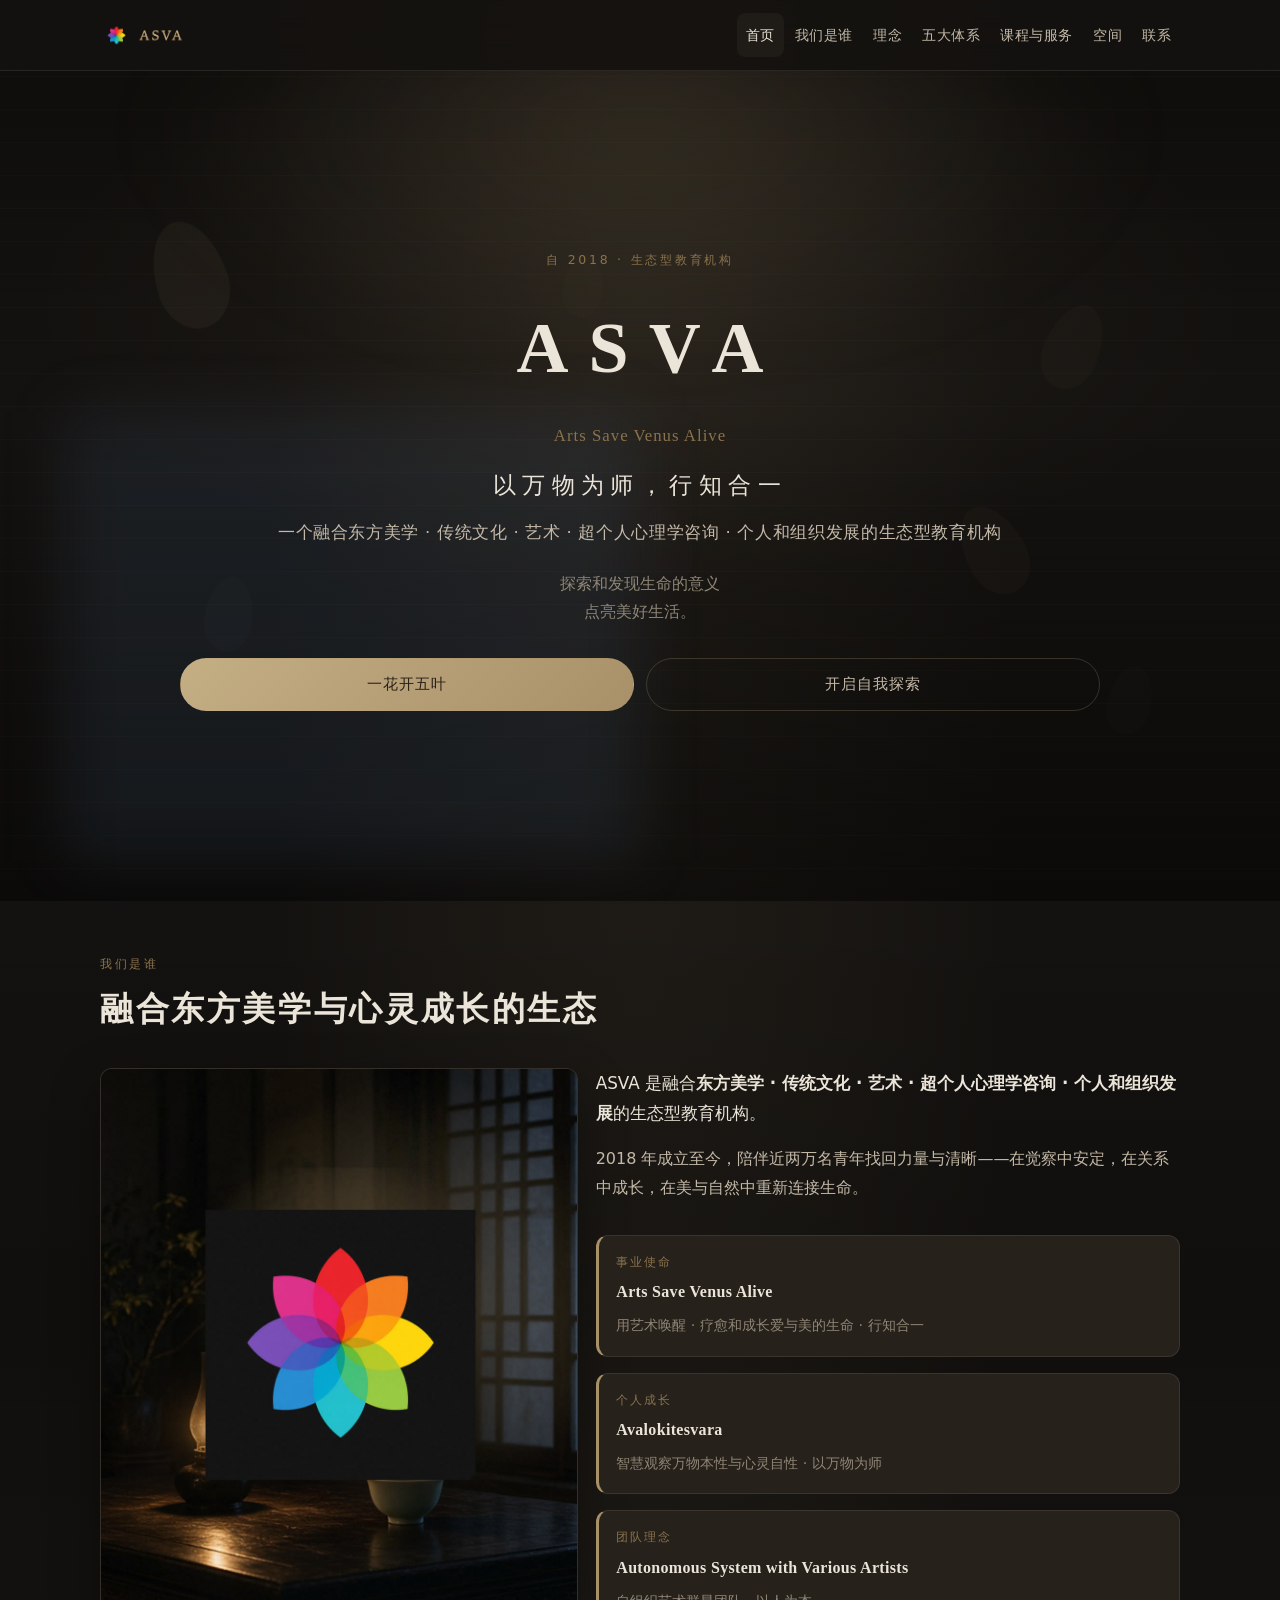
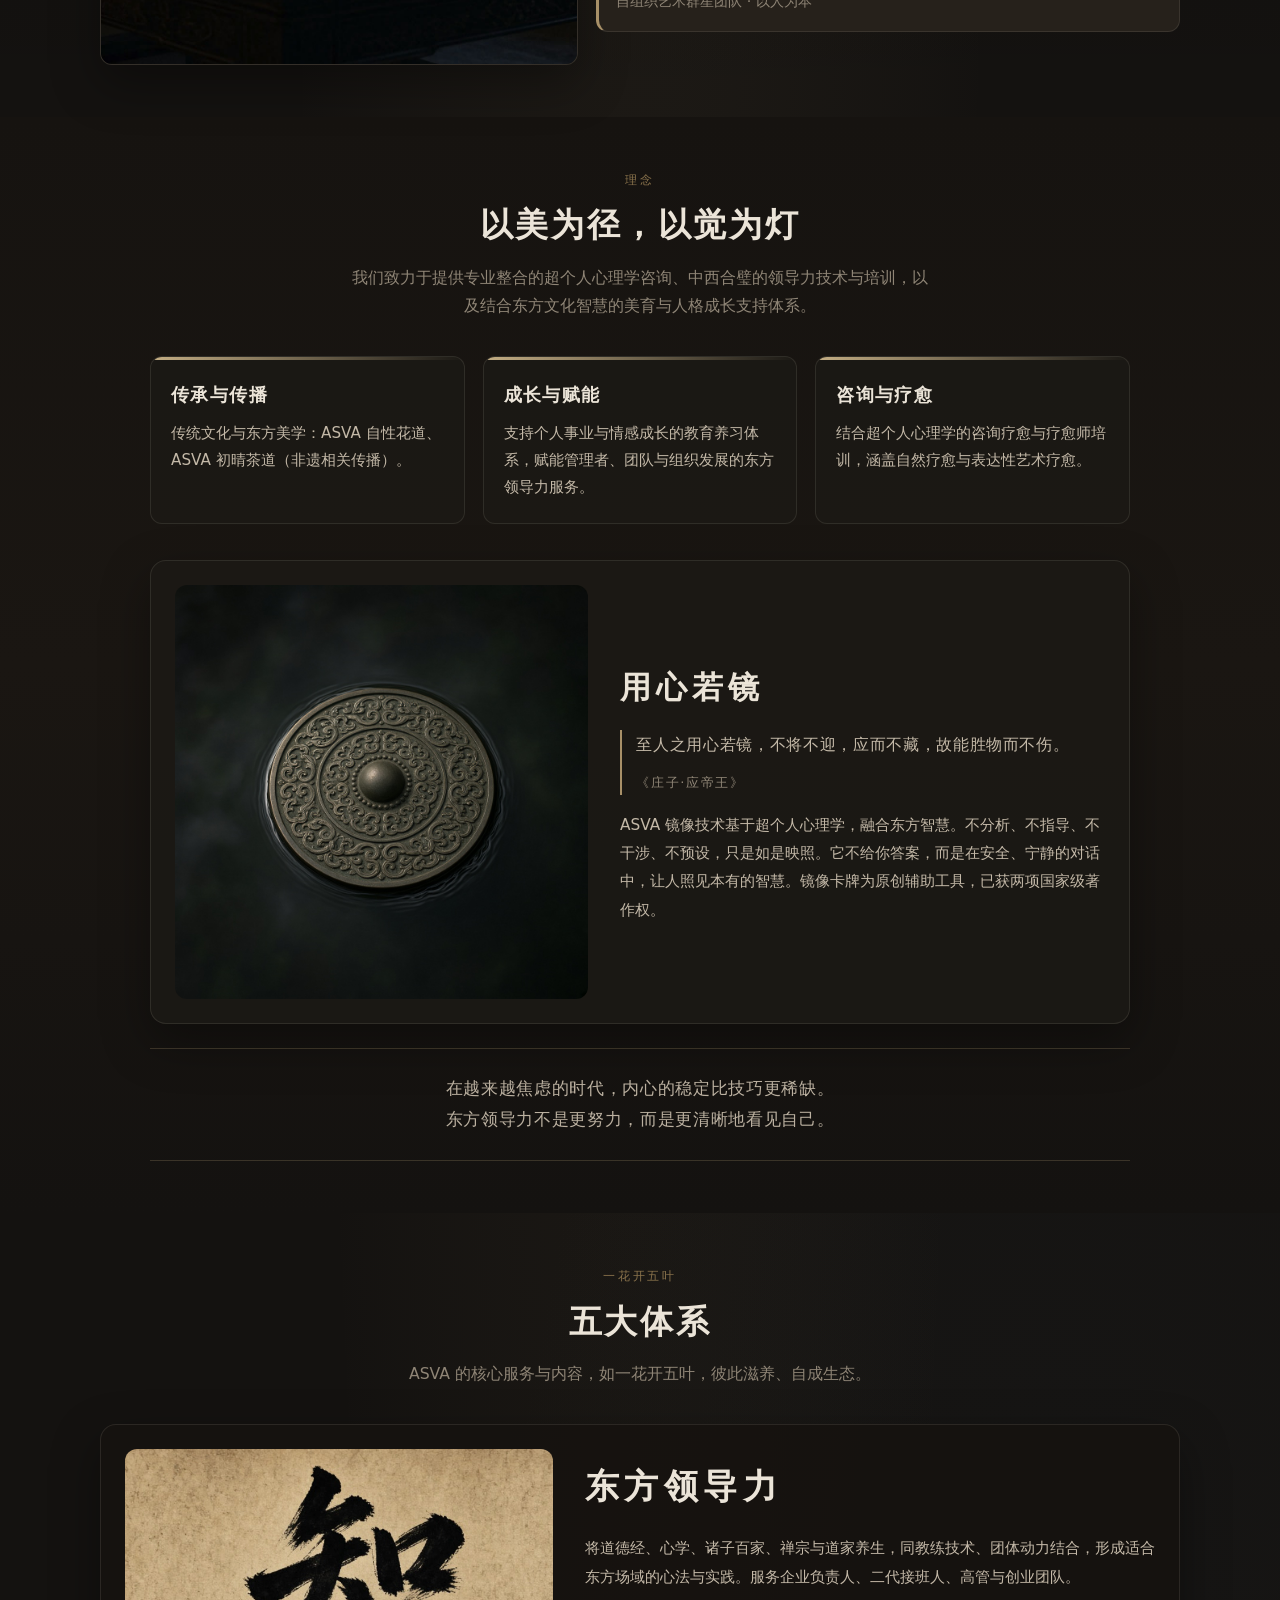
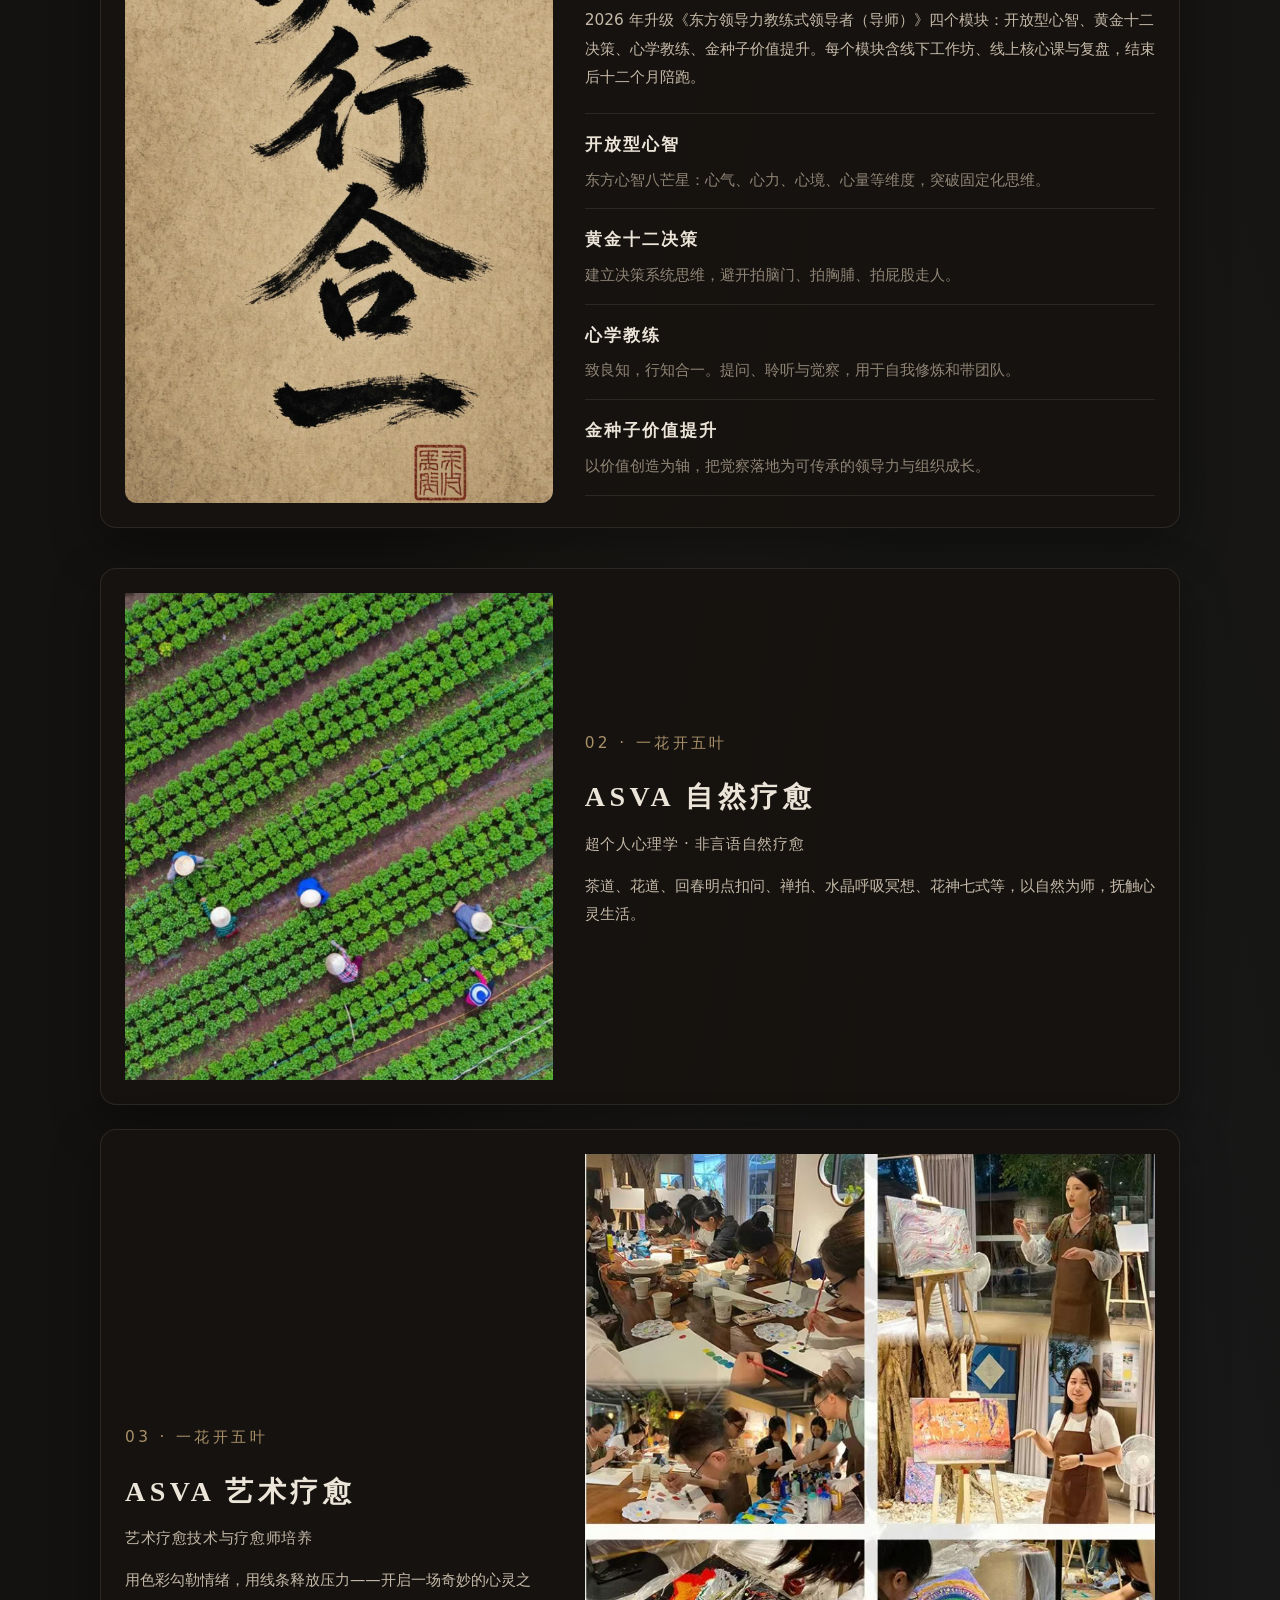
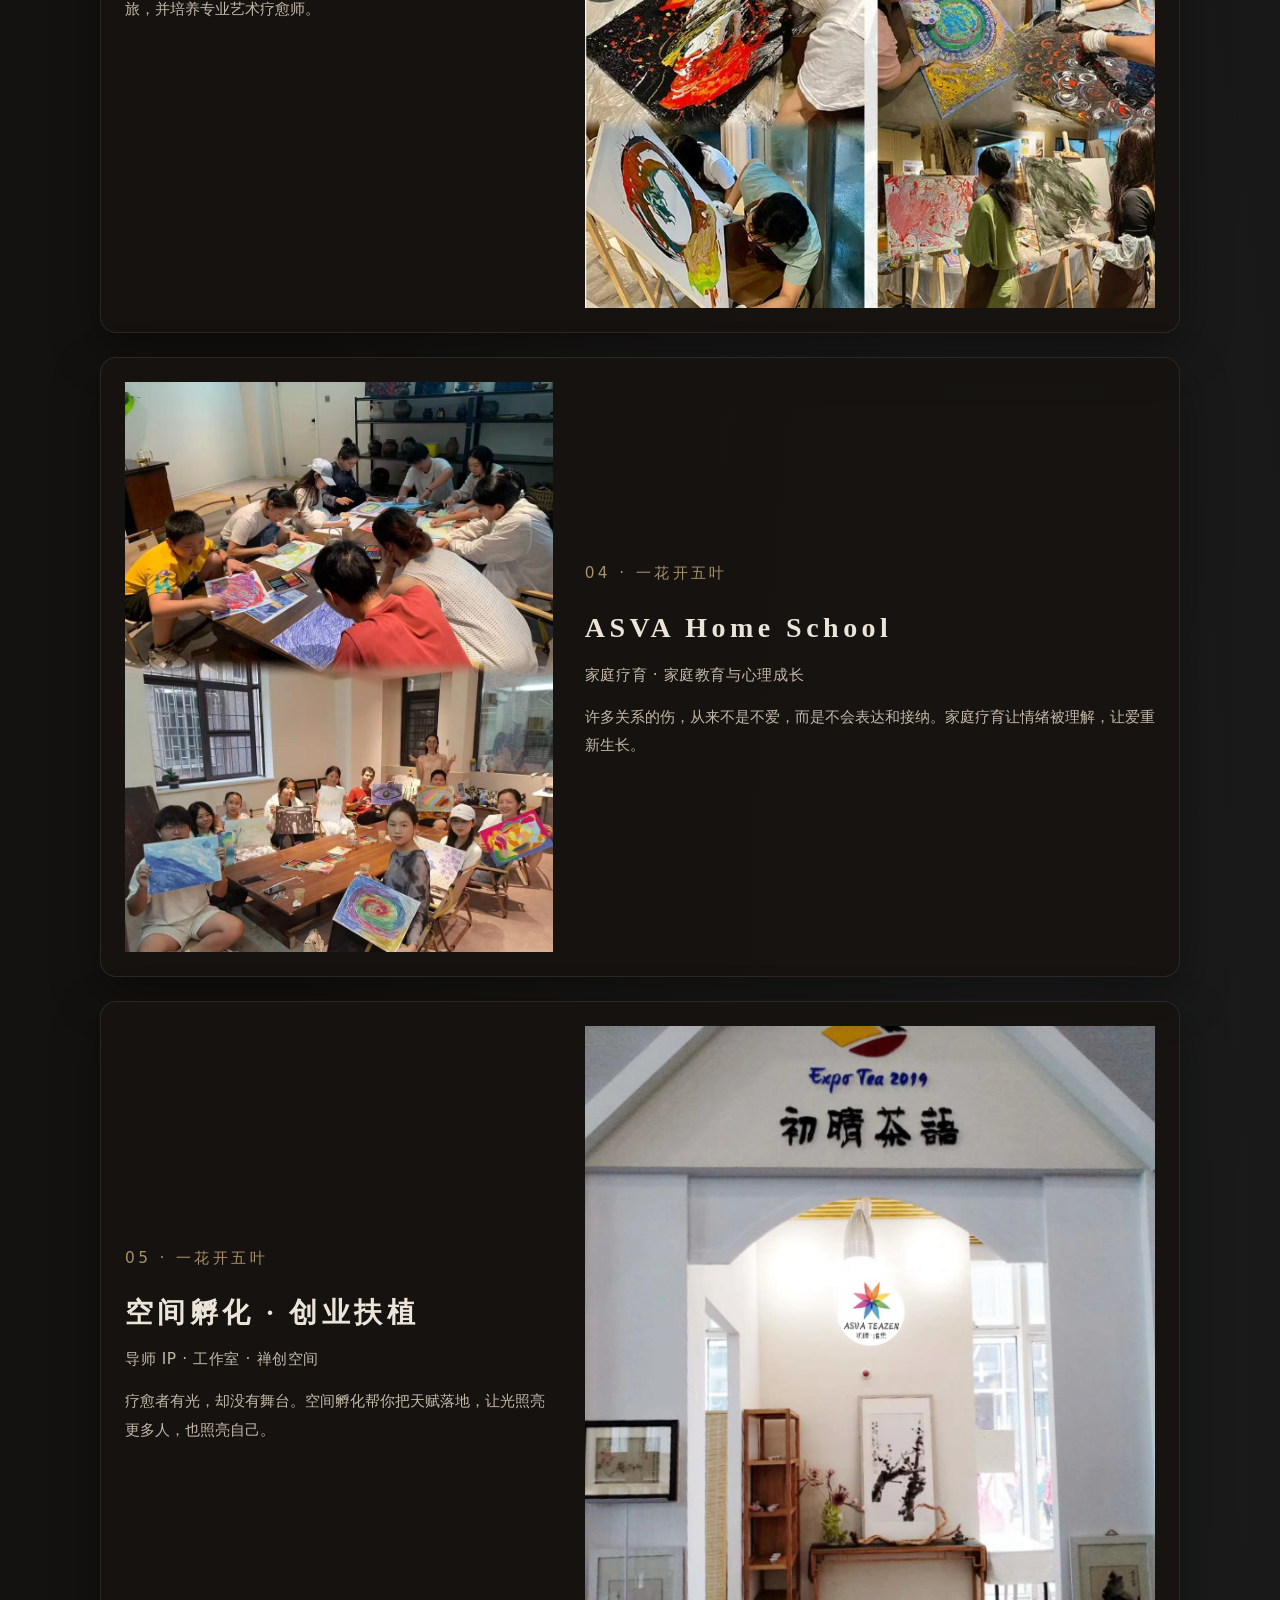
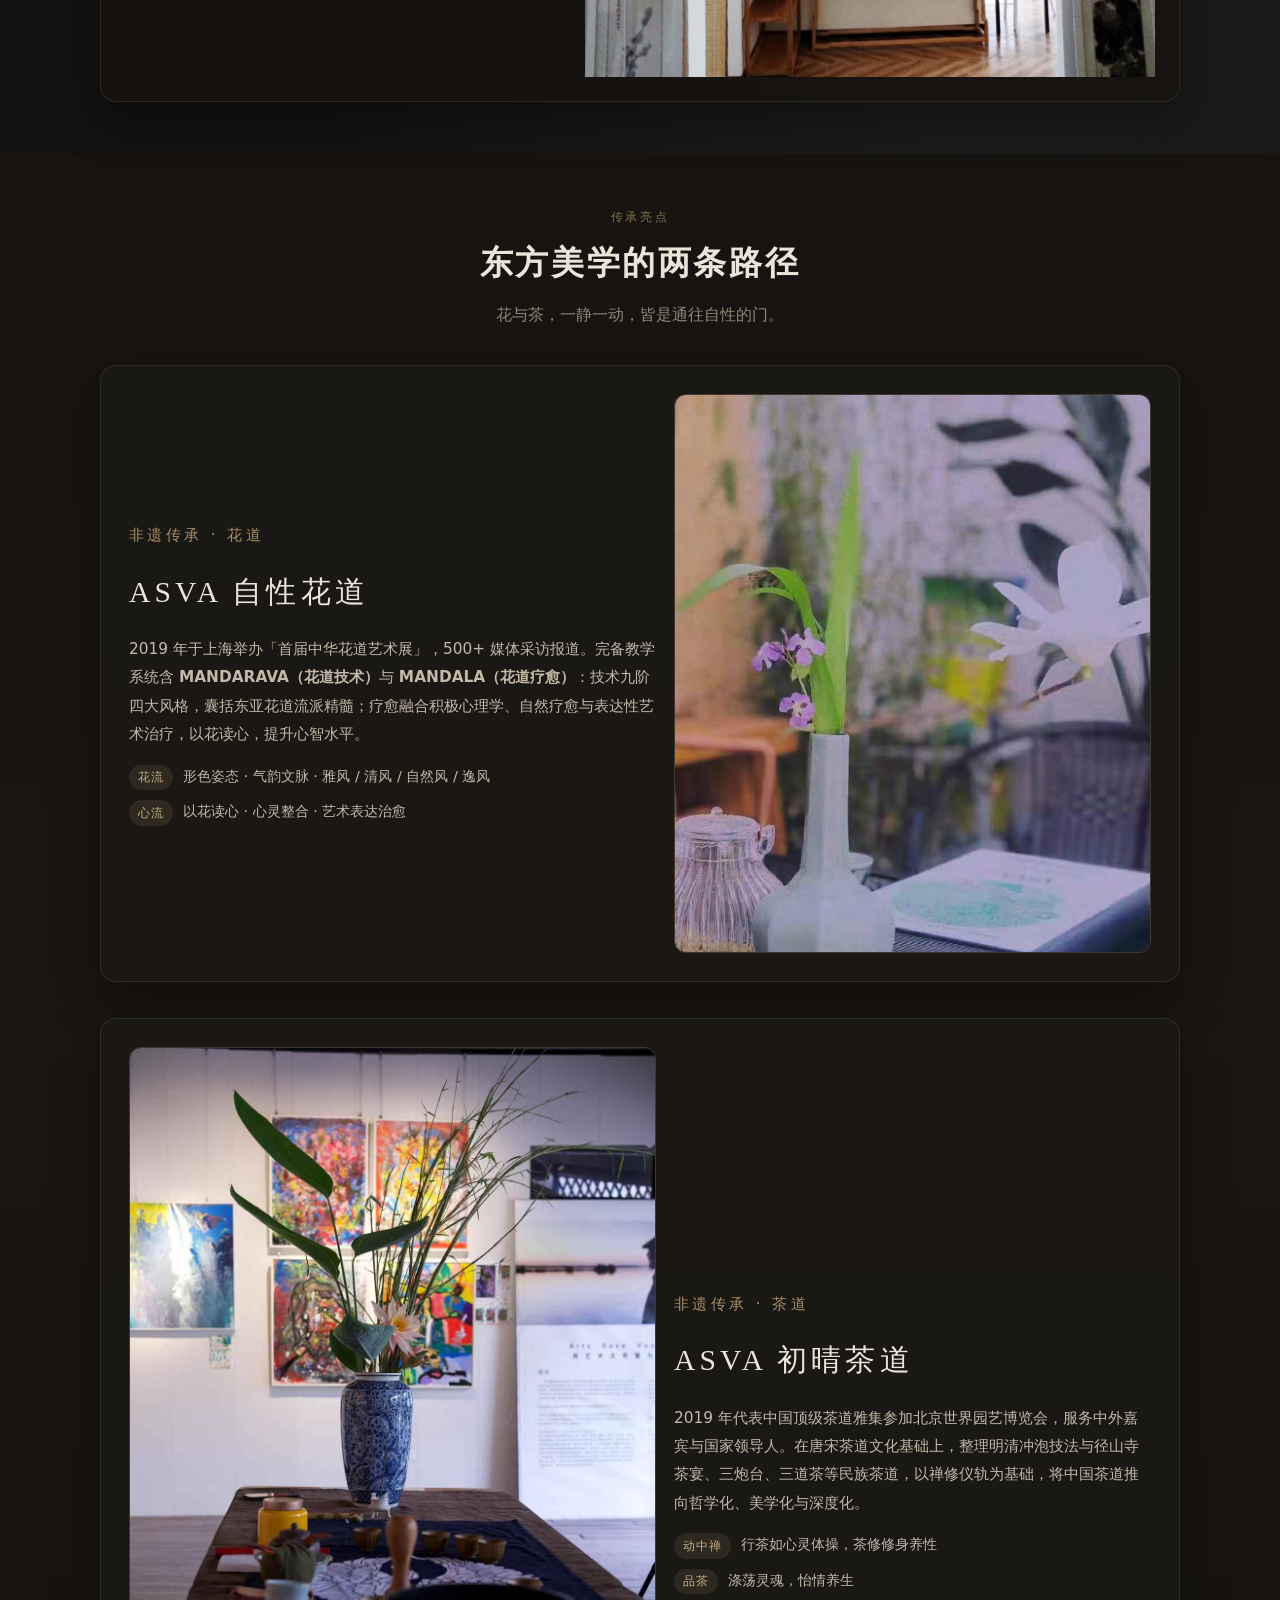
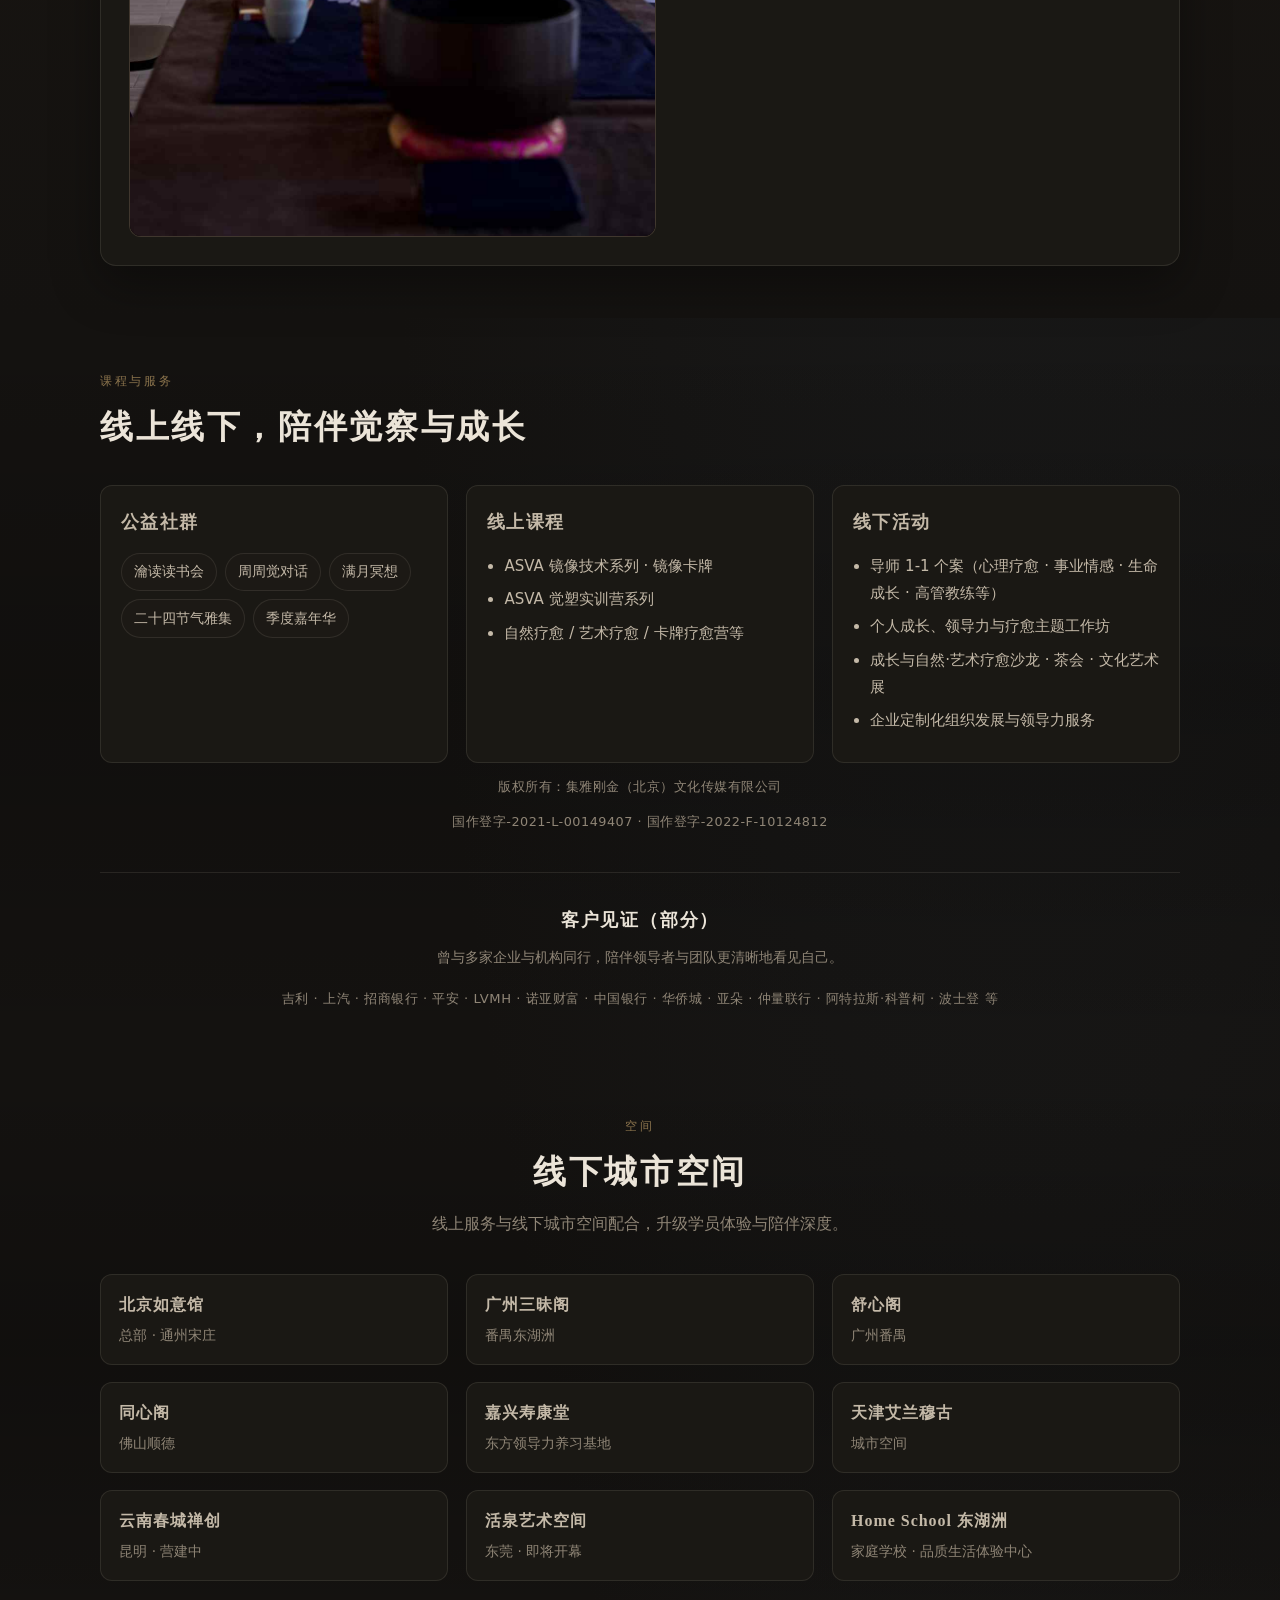
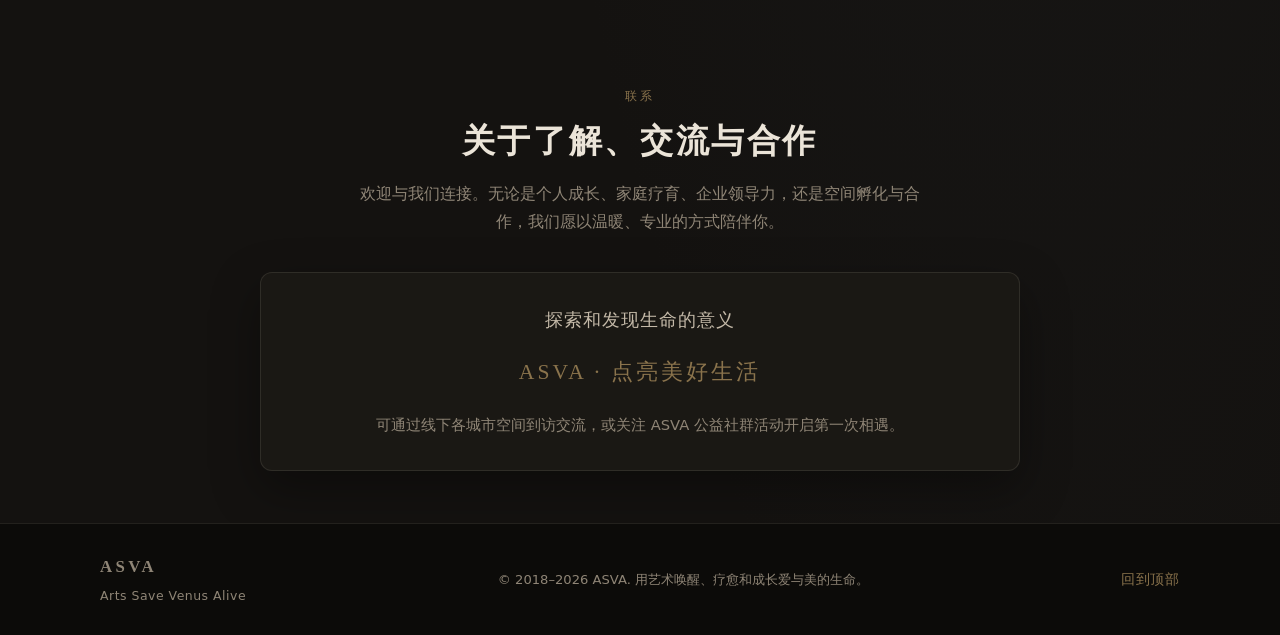
==== commit 9e056f65: "Add mobile-first explore tools hub Collect four self-exploration tools on explore.html with official" ====
--- a/index.html
+++ b/index.html
@@ -5,7 +5,7 @@
   <meta name="viewport" content="width=device-width, initial-scale=1, viewport-fit=cover" />
   <meta name="description" content="ASVA — Arts Save Venus Alive。融合东方美学 · 传统文化 · 艺术 · 超个人心理学咨询 · 个人和组织发展的生态型教育机构。点亮美好生活。" />
   <title>ASVA · 点亮美好生活</title>
-  <link rel="stylesheet" href="css/site.css?v=39" />
+  <link rel="stylesheet" href="css/site.css?v=42" />
 </head>
 <body>
   <a class="skip-link" href="#main">跳到主要内容</a>
@@ -54,7 +54,7 @@
         <p class="hero-lead">探索和发现生命的意义<br />点亮美好生活。</p>
         <div class="hero-actions">
           <a class="btn btn-gold" href="#systems">一花开五叶</a>
-          <a class="btn btn-ghost" href="#about">认识我们</a>
+          <a class="btn btn-ghost" href="explore.html">开启自我探索</a>
         </div>
       </div>
     </section>
@@ -173,7 +173,7 @@
 
         <div class="systems-stack">
           <article class="leader-feature system-feature c2">
-            <figure class="leader-art"><img src="images/sys-natural.png?v=39" alt="ASVA 自然疗愈" loading="lazy" /></figure>
+            <figure class="leader-art"><img src="images/sys-natural.png?v=40" alt="ASVA 自然疗愈" width="1210" height="1378" loading="eager" /></figure>
             <div class="leader-copy">
               <p class="eyebrow gold">02 · 一花开五叶</p>
               <h3>ASVA 自然疗愈</h3>
@@ -182,7 +182,7 @@
             </div>
           </article>
           <article class="leader-feature system-feature reverse c3">
-            <figure class="leader-art"><img src="images/sys-art.png?v=39" alt="ASVA 艺术疗愈" loading="lazy" /></figure>
+            <figure class="leader-art"><img src="images/sys-art.png?v=40" alt="ASVA 艺术疗愈" width="808" height="1068" loading="eager" /></figure>
             <div class="leader-copy">
               <p class="eyebrow gold">03 · 一花开五叶</p>
               <h3>ASVA 艺术疗愈</h3>
@@ -191,7 +191,7 @@
             </div>
           </article>
           <article class="leader-feature system-feature c4">
-            <figure class="leader-art"><img src="images/sys-home.png?v=39" alt="ASVA Home School 工作坊" loading="lazy" /></figure>
+            <figure class="leader-art"><img src="images/sys-home.png?v=40" alt="ASVA Home School 工作坊" width="959" height="1280" loading="eager" /></figure>
             <div class="leader-copy">
               <p class="eyebrow gold">04 · 一花开五叶</p>
               <h3>ASVA Home School</h3>
@@ -200,7 +200,7 @@
             </div>
           </article>
           <article class="leader-feature system-feature reverse c5">
-            <figure class="leader-art"><img src="images/sys-space.png?v=39" alt="空间孵化 · 创业扶植" loading="lazy" /></figure>
+            <figure class="leader-art"><img src="images/sys-space.png?v=40" alt="空间孵化 · 创业扶植" width="1206" height="1376" loading="eager" /></figure>
             <div class="leader-copy">
               <p class="eyebrow gold">05 · 一花开五叶</p>
               <h3>空间孵化 · 创业扶植</h3>
@@ -352,6 +352,6 @@
     </div>
   </footer>
 
-  <script src="js/site.js?v=39"></script>
+  <script src="js/site.js?v=42"></script>
 </body>
 </html>
--- a/css/site.css
+++ b/css/site.css
@@ -1240,8 +1240,8 @@
   .leader-feature { padding: 1rem; }
   .leader-art { min-height: 240px; max-height: 360px; }
   .leader-art img { object-fit: contain; background: #14110e; }
-  .system-feature .leader-art { min-height: 0; max-height: none; overflow: visible; }
-  .system-feature .leader-art img { object-fit: contain; width: 100%; height: auto; }
+  .system-feature .leader-art { min-height: 220px; height: auto; overflow: visible; background: #14110e; }
+  .system-feature .leader-art img { width: 100% !important; height: auto !important; max-height: none !important; object-fit: contain !important; display: block; }
 }
 
 /* 用心若镜 — image + copy */
@@ -1316,16 +1316,17 @@
   margin: 0;
 }
 .system-feature .leader-art {
-  min-height: 0;
-  max-height: none;
+  min-height: 220px;
   height: auto;
   overflow: visible;
+  background: #14110e;
 }
 .system-feature .leader-art img {
-  object-fit: contain;
-  width: 100%;
-  height: auto;
-  background: #14110e;
+  width: 100% !important;
+  height: auto !important;
+  max-height: none !important;
+  object-fit: contain !important;
+  display: block;
 }
 .system-feature .leader-copy h3 {
   margin: 0.15rem 0 0.45rem;
@@ -1352,7 +1353,8 @@
     min-height: 320px;
   }
   .system-feature .leader-art {
-    min-height: 0;
+    min-height: 220px;
+    height: auto;
   }
   .system-feature.reverse .leader-copy { order: 1; }
   .system-feature.reverse .leader-art { order: 2; }
@@ -1391,3 +1393,111 @@
   }
 }
 
+/* Explore tools hub — mobile first */
+.explore-tools {
+  padding-top: 3.25rem;
+  padding-bottom: 4.5rem;
+}
+.explore-tools .section-head h1 {
+  margin: 0;
+  font-family: var(--font-serif);
+  font-size: clamp(1.75rem, 6vw, 2.35rem);
+  font-weight: 600;
+  letter-spacing: 0.14em;
+  line-height: 1.35;
+  color: var(--ink);
+}
+.tools-grid {
+  display: grid;
+  grid-template-columns: 1fr;
+  gap: 1.25rem;
+}
+.tool-card {
+  margin: 0;
+  background: rgba(28, 25, 21, 0.92);
+  border: 1px solid var(--line);
+  border-radius: 16px;
+  overflow: hidden;
+  box-shadow: var(--shadow);
+  max-width: 100%;
+}
+.tool-card-link {
+  display: flex;
+  flex-direction: column;
+  height: 100%;
+  text-decoration: none;
+  color: inherit;
+}
+.tool-card-link:hover,
+.tool-card-link:focus-visible {
+  color: inherit;
+}
+.tool-cover {
+  margin: 0;
+  background: #0e0c0a;
+  overflow: hidden;
+}
+.tool-cover img {
+  width: 100%;
+  height: auto;
+  aspect-ratio: 16 / 9;
+  object-fit: cover;
+  object-position: center;
+  display: block;
+  transition: transform 0.35s ease;
+}
+.tool-copy {
+  display: flex;
+  flex-direction: column;
+  flex: 1;
+  gap: 0.65rem;
+  padding: 1.25rem 1.2rem 1.4rem;
+}
+.tool-copy h2 {
+  margin: 0;
+  font-family: var(--font-serif);
+  font-size: clamp(1.15rem, 4vw, 1.35rem);
+  font-weight: 600;
+  letter-spacing: 0.08em;
+  line-height: 1.4;
+  color: var(--ink);
+}
+.tool-copy p {
+  margin: 0;
+  flex: 1;
+  color: var(--ink-soft);
+  font-size: 0.95rem;
+  line-height: 1.75;
+}
+.tool-copy .btn {
+  align-self: flex-start;
+  margin-top: 0.45rem;
+  min-height: 44px;
+}
+.tool-card-link:hover .tool-cover img,
+.tool-card-link:focus-visible .tool-cover img {
+  transform: scale(1.03);
+}
+@media (prefers-reduced-motion: reduce) {
+  .tool-cover img { transition: none; }
+  .tool-card-link:hover .tool-cover img,
+  .tool-card-link:focus-visible .tool-cover img {
+    transform: none;
+  }
+}
+
+@media (min-width: 720px) {
+  .explore-tools {
+    padding-top: 4rem;
+    padding-bottom: 5.5rem;
+  }
+  .tools-grid {
+    grid-template-columns: 1fr 1fr;
+    gap: 1.5rem;
+  }
+  .tool-copy {
+    padding: 1.4rem 1.4rem 1.55rem;
+  }
+}
+
+
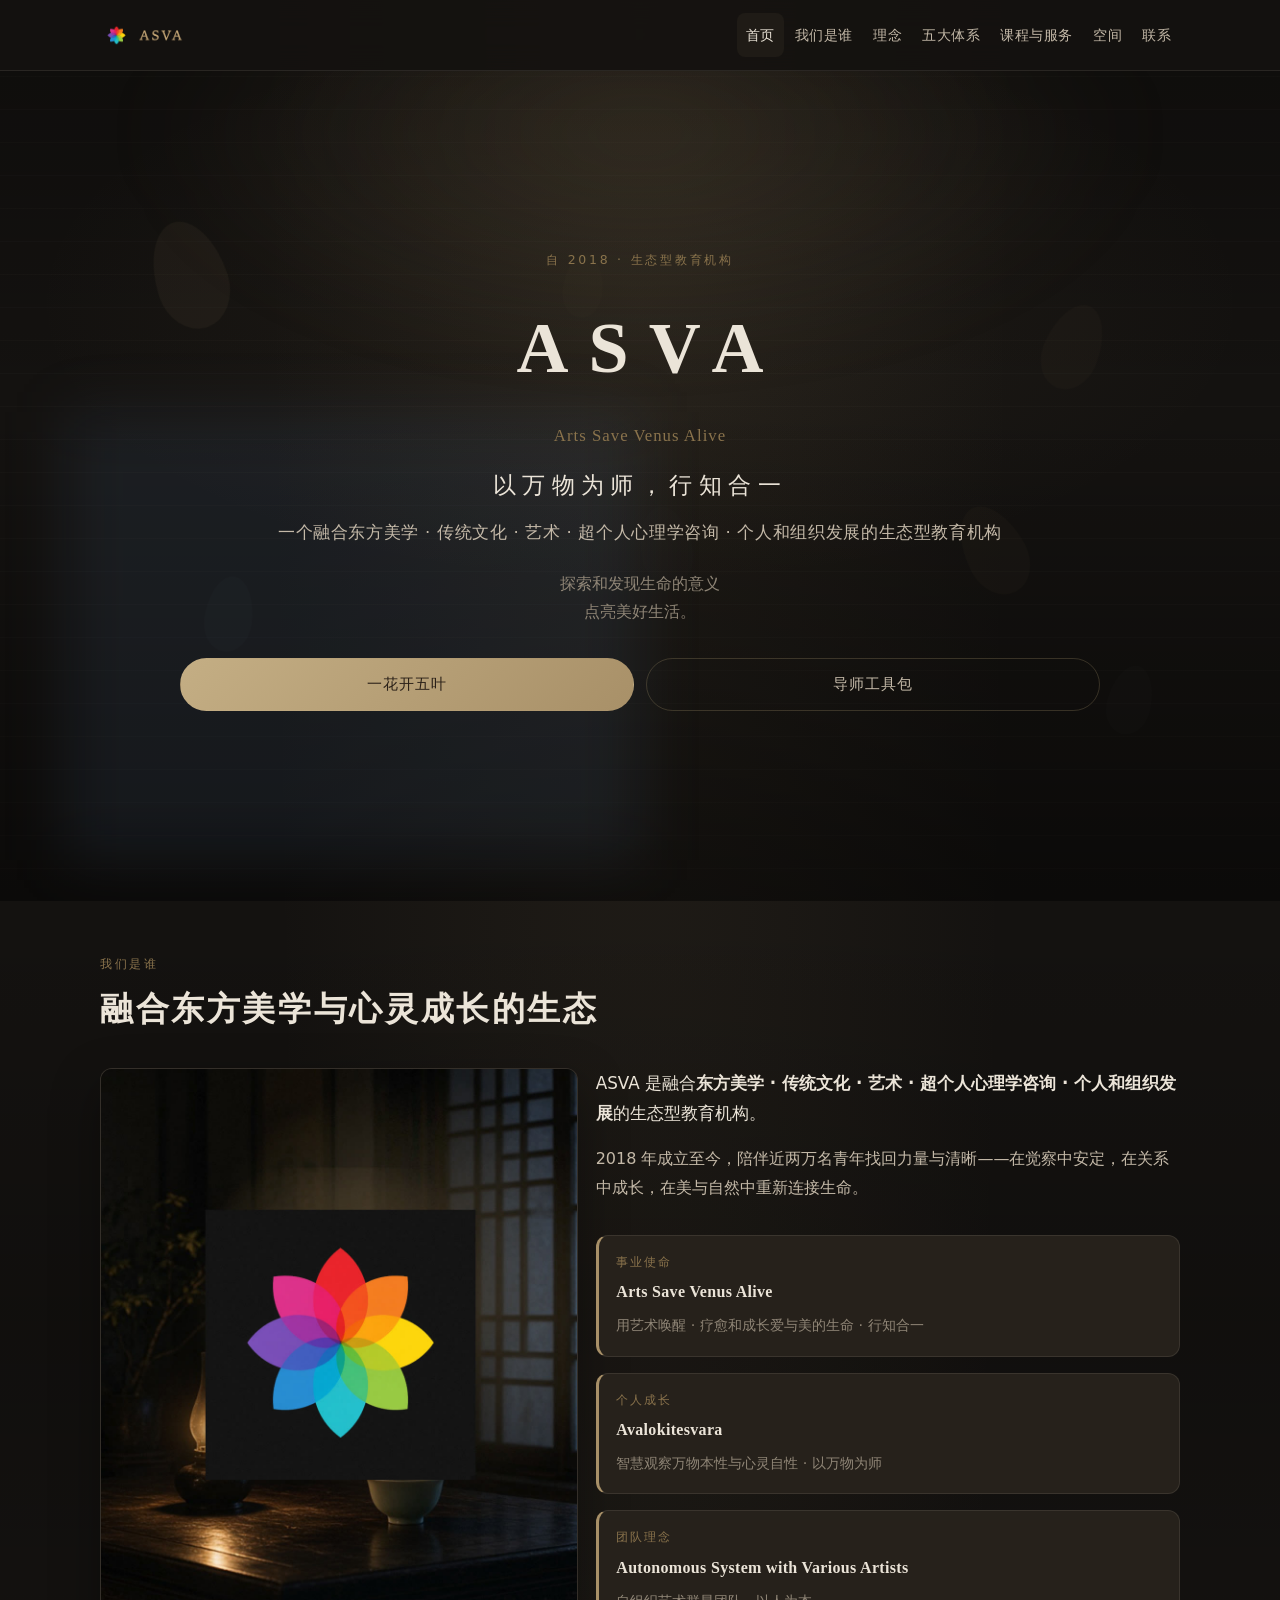
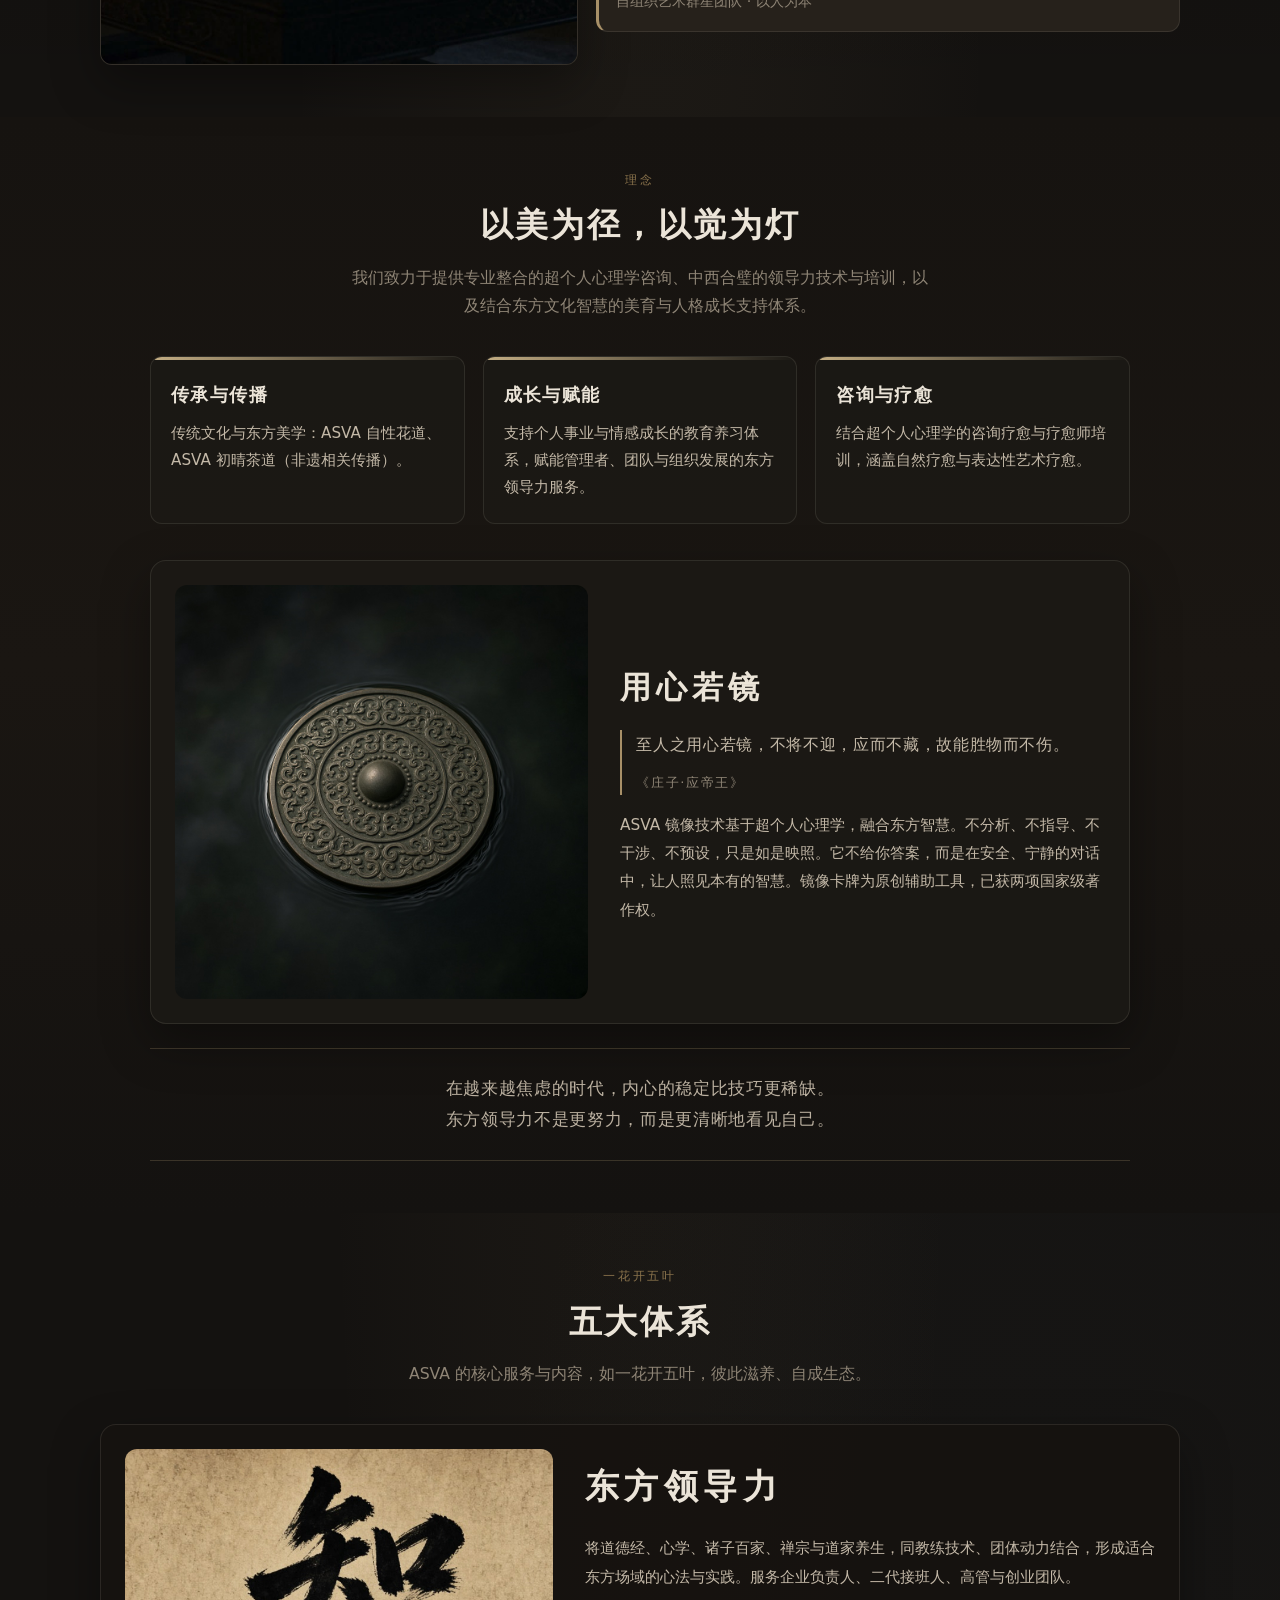
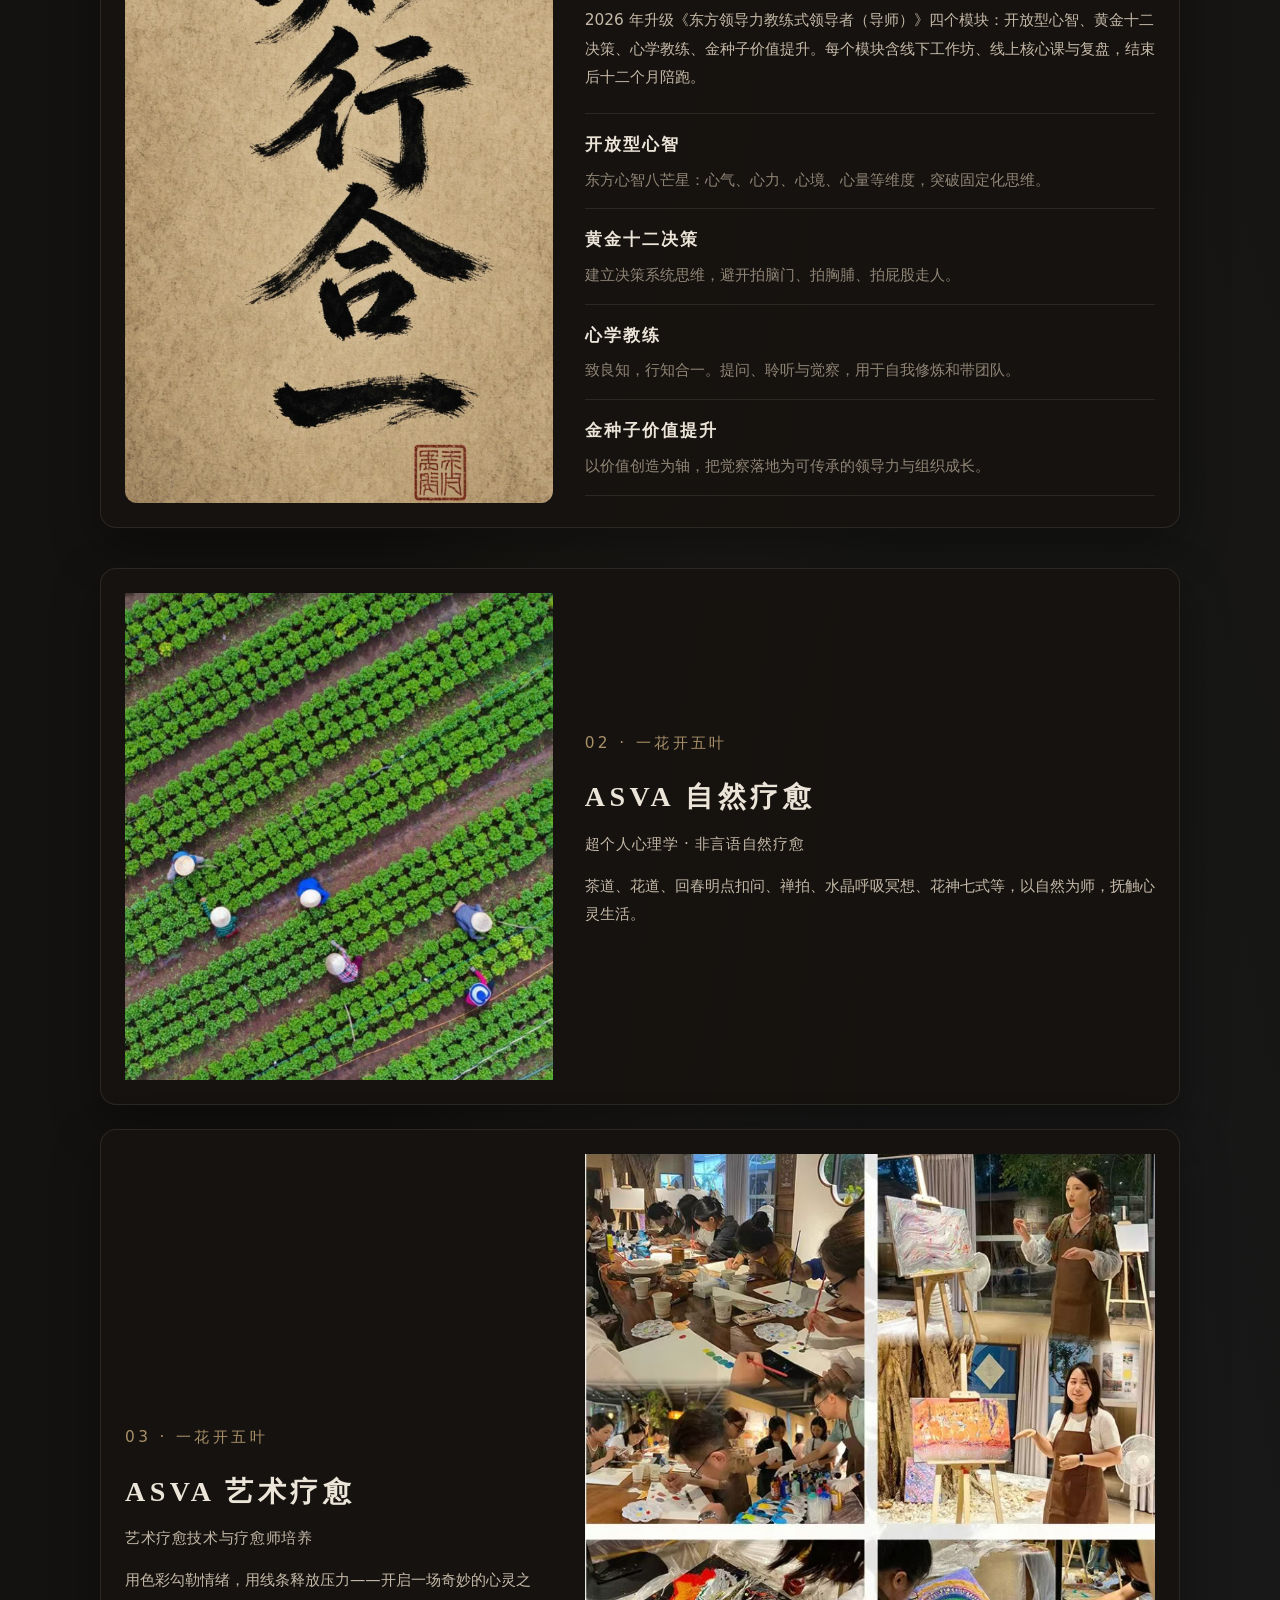
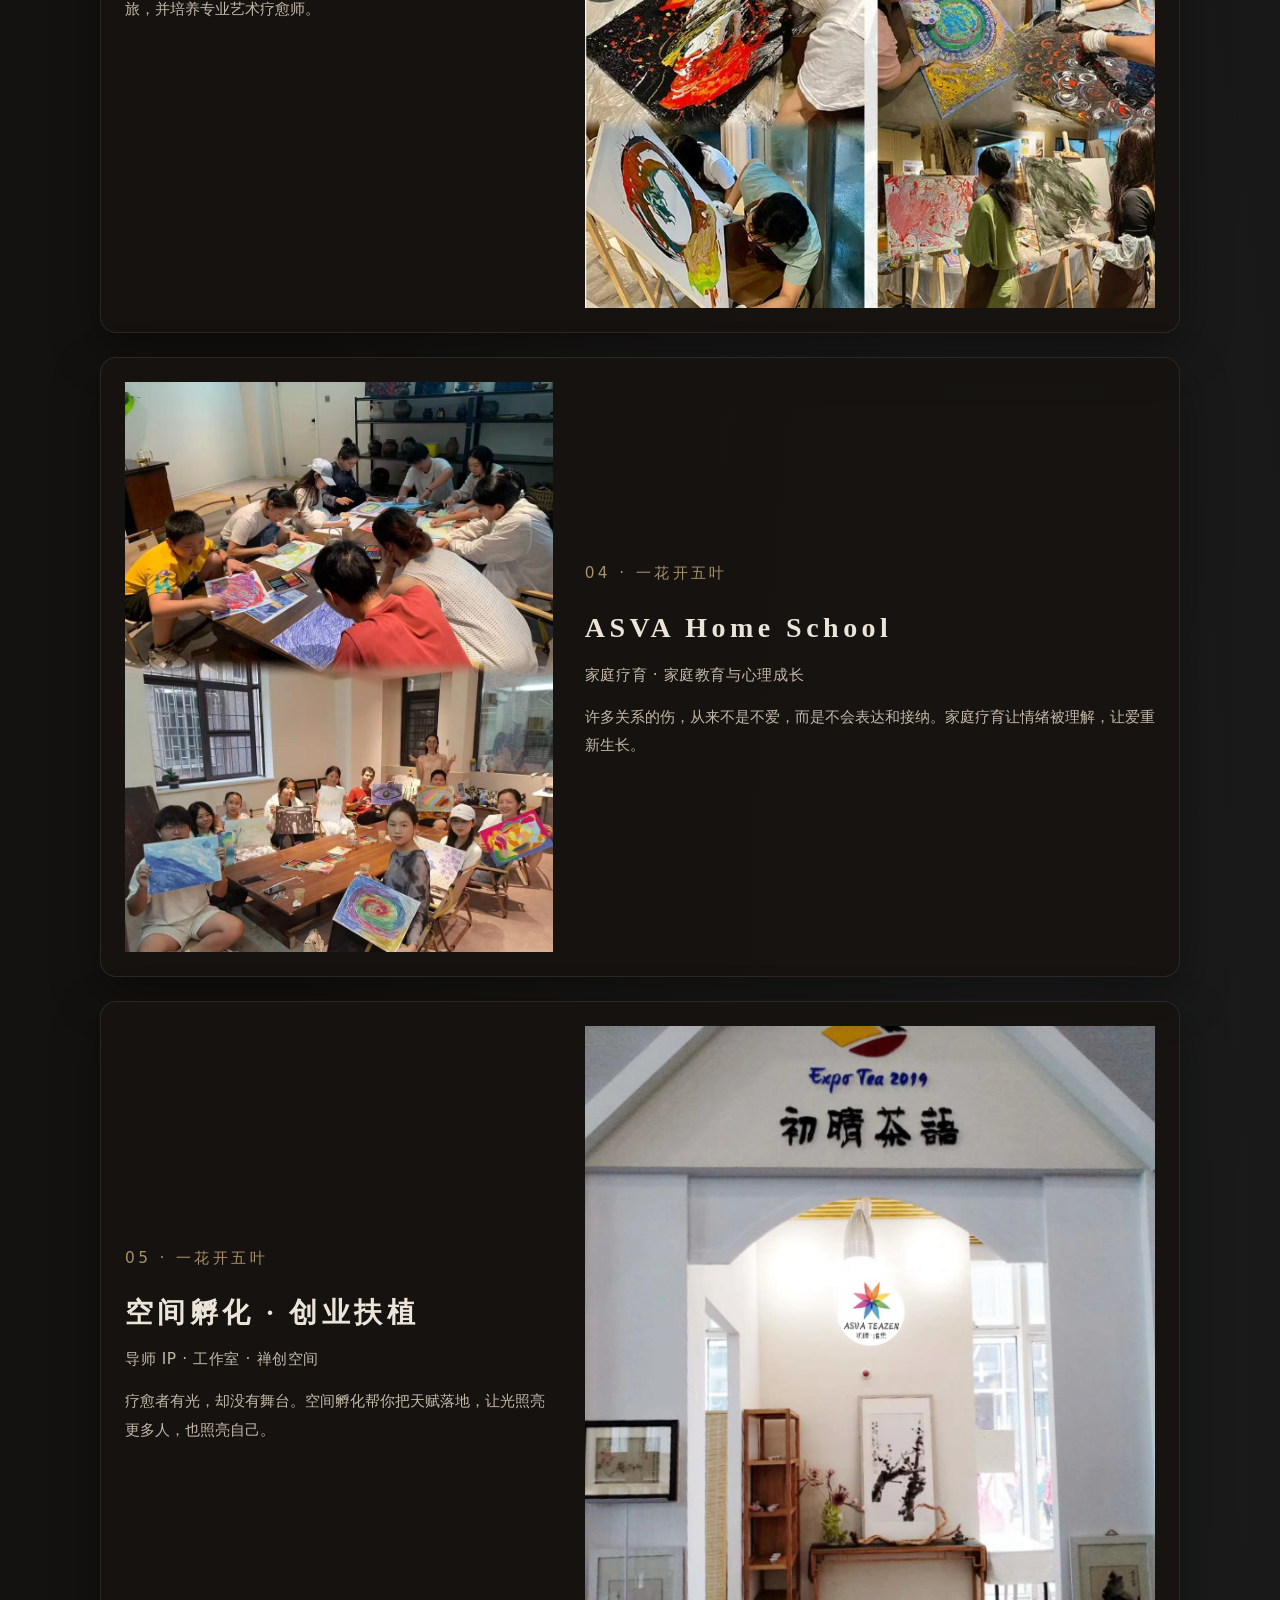
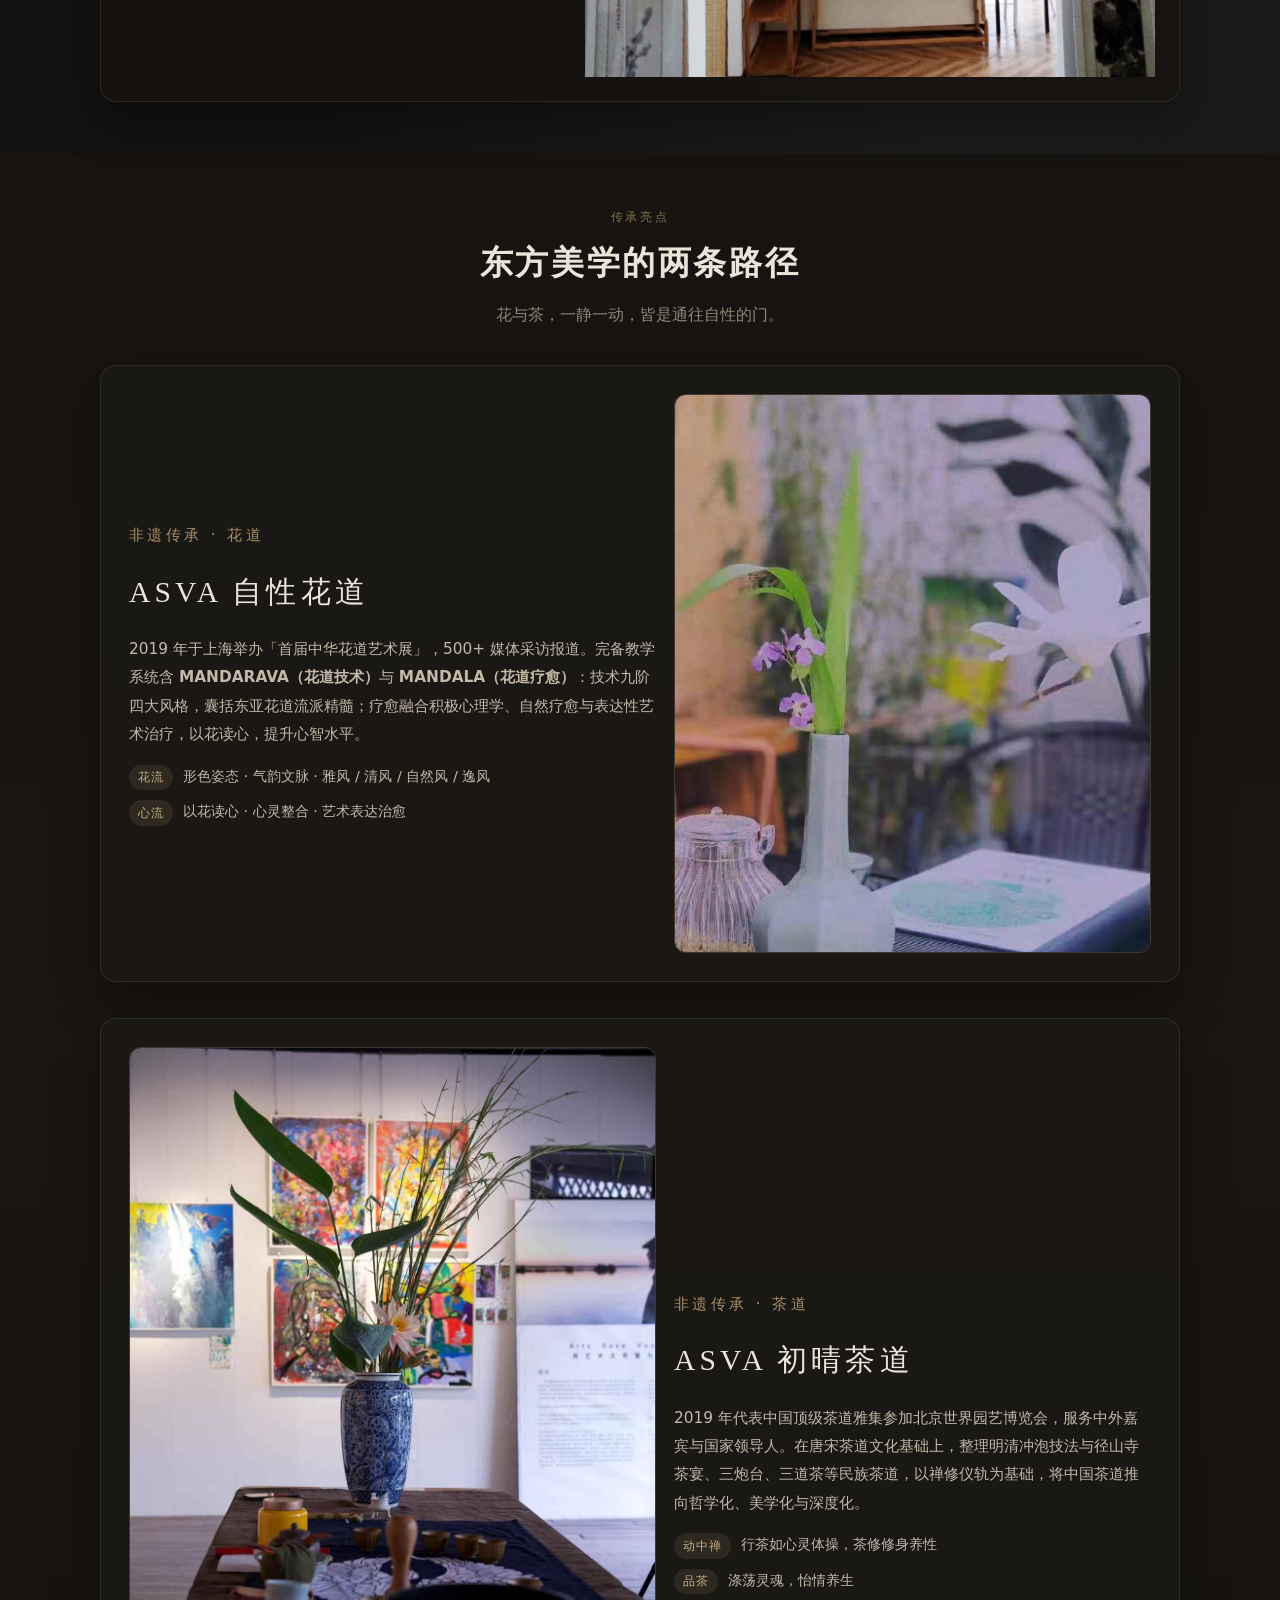
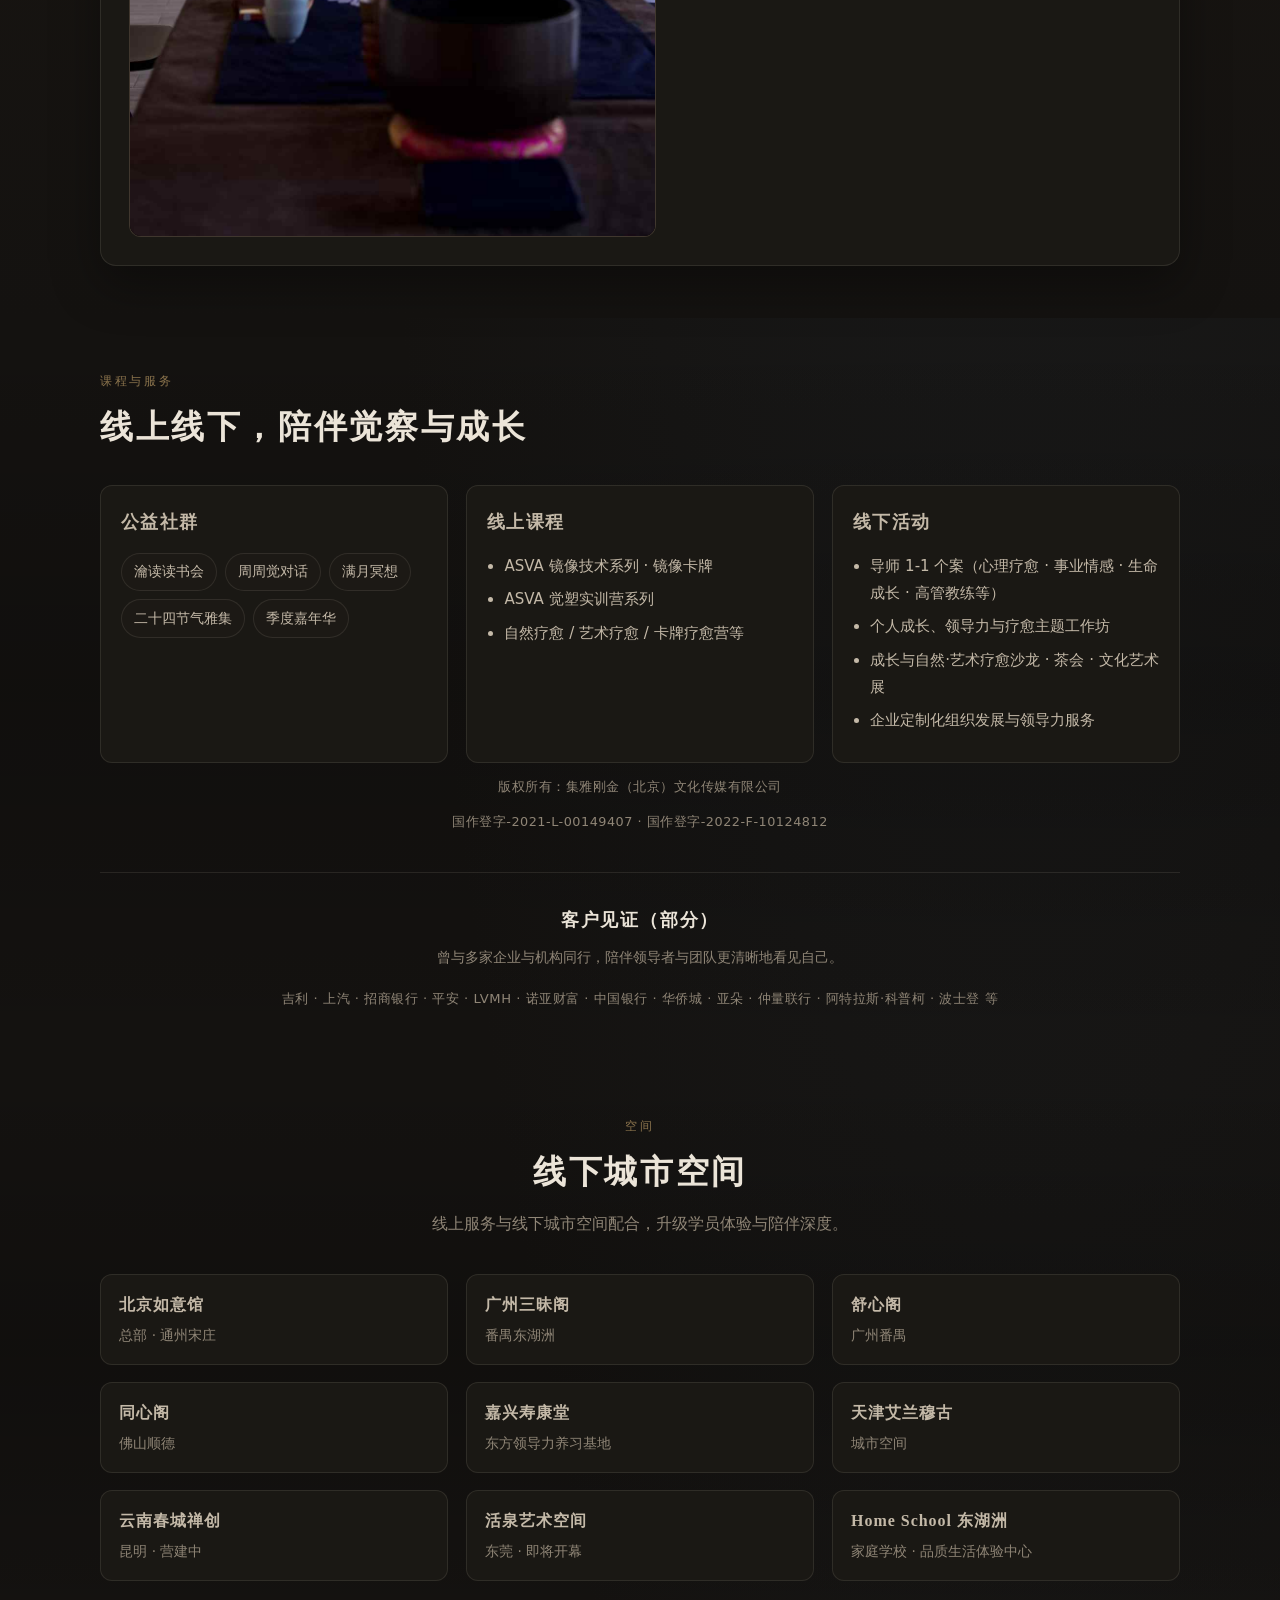
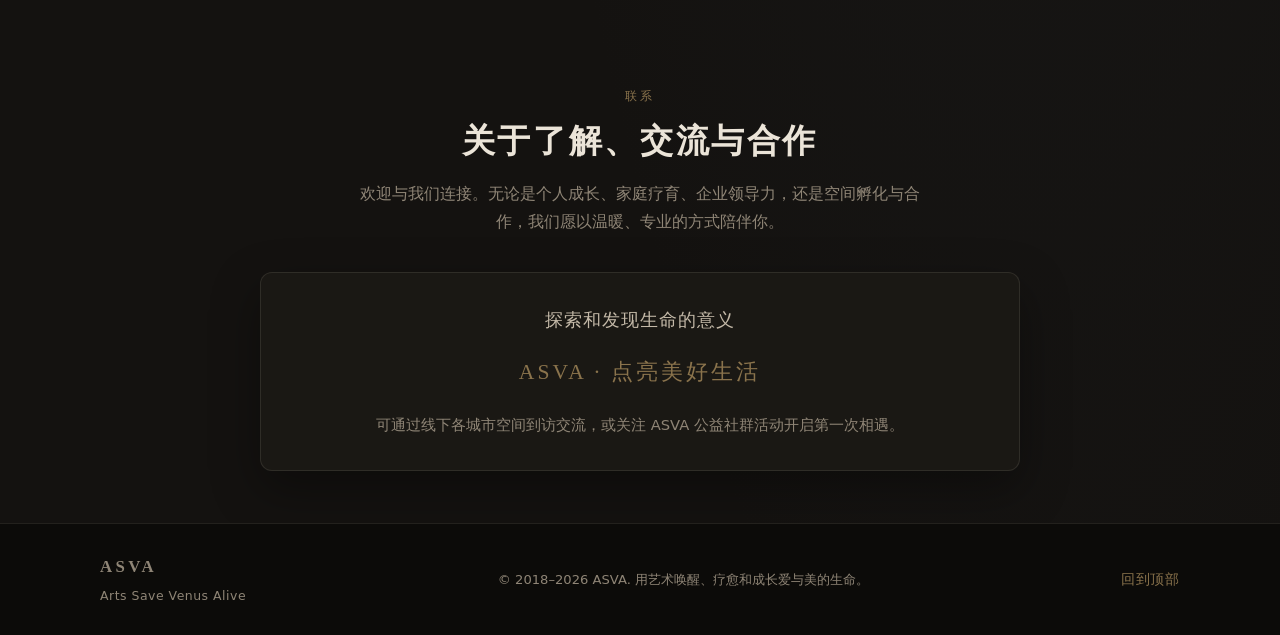
==== commit 829f75ba: "探索页改名「导师工具包」：移除觉·对话/心理测试/个人充电三张卡，镜像神通后加入怼怼、修行日课" ====
--- a/index.html
+++ b/index.html
@@ -5,7 +5,7 @@
   <meta name="viewport" content="width=device-width, initial-scale=1, viewport-fit=cover" />
   <meta name="description" content="ASVA — Arts Save Venus Alive。融合东方美学 · 传统文化 · 艺术 · 超个人心理学咨询 · 个人和组织发展的生态型教育机构。点亮美好生活。" />
   <title>ASVA · 点亮美好生活</title>
-  <link rel="stylesheet" href="css/site.css?v=42" />
+  <link rel="stylesheet" href="css/site.css?v=44" />
 </head>
 <body>
   <a class="skip-link" href="#main">跳到主要内容</a>
@@ -54,7 +54,7 @@
         <p class="hero-lead">探索和发现生命的意义<br />点亮美好生活。</p>
         <div class="hero-actions">
           <a class="btn btn-gold" href="#systems">一花开五叶</a>
-          <a class="btn btn-ghost" href="explore.html">开启自我探索</a>
+          <a class="btn btn-ghost" href="explore.html">导师工具包</a>
         </div>
       </div>
     </section>
@@ -352,6 +352,6 @@
     </div>
   </footer>
 
-  <script src="js/site.js?v=42"></script>
+  <script src="js/site.js?v=44"></script>
 </body>
 </html>
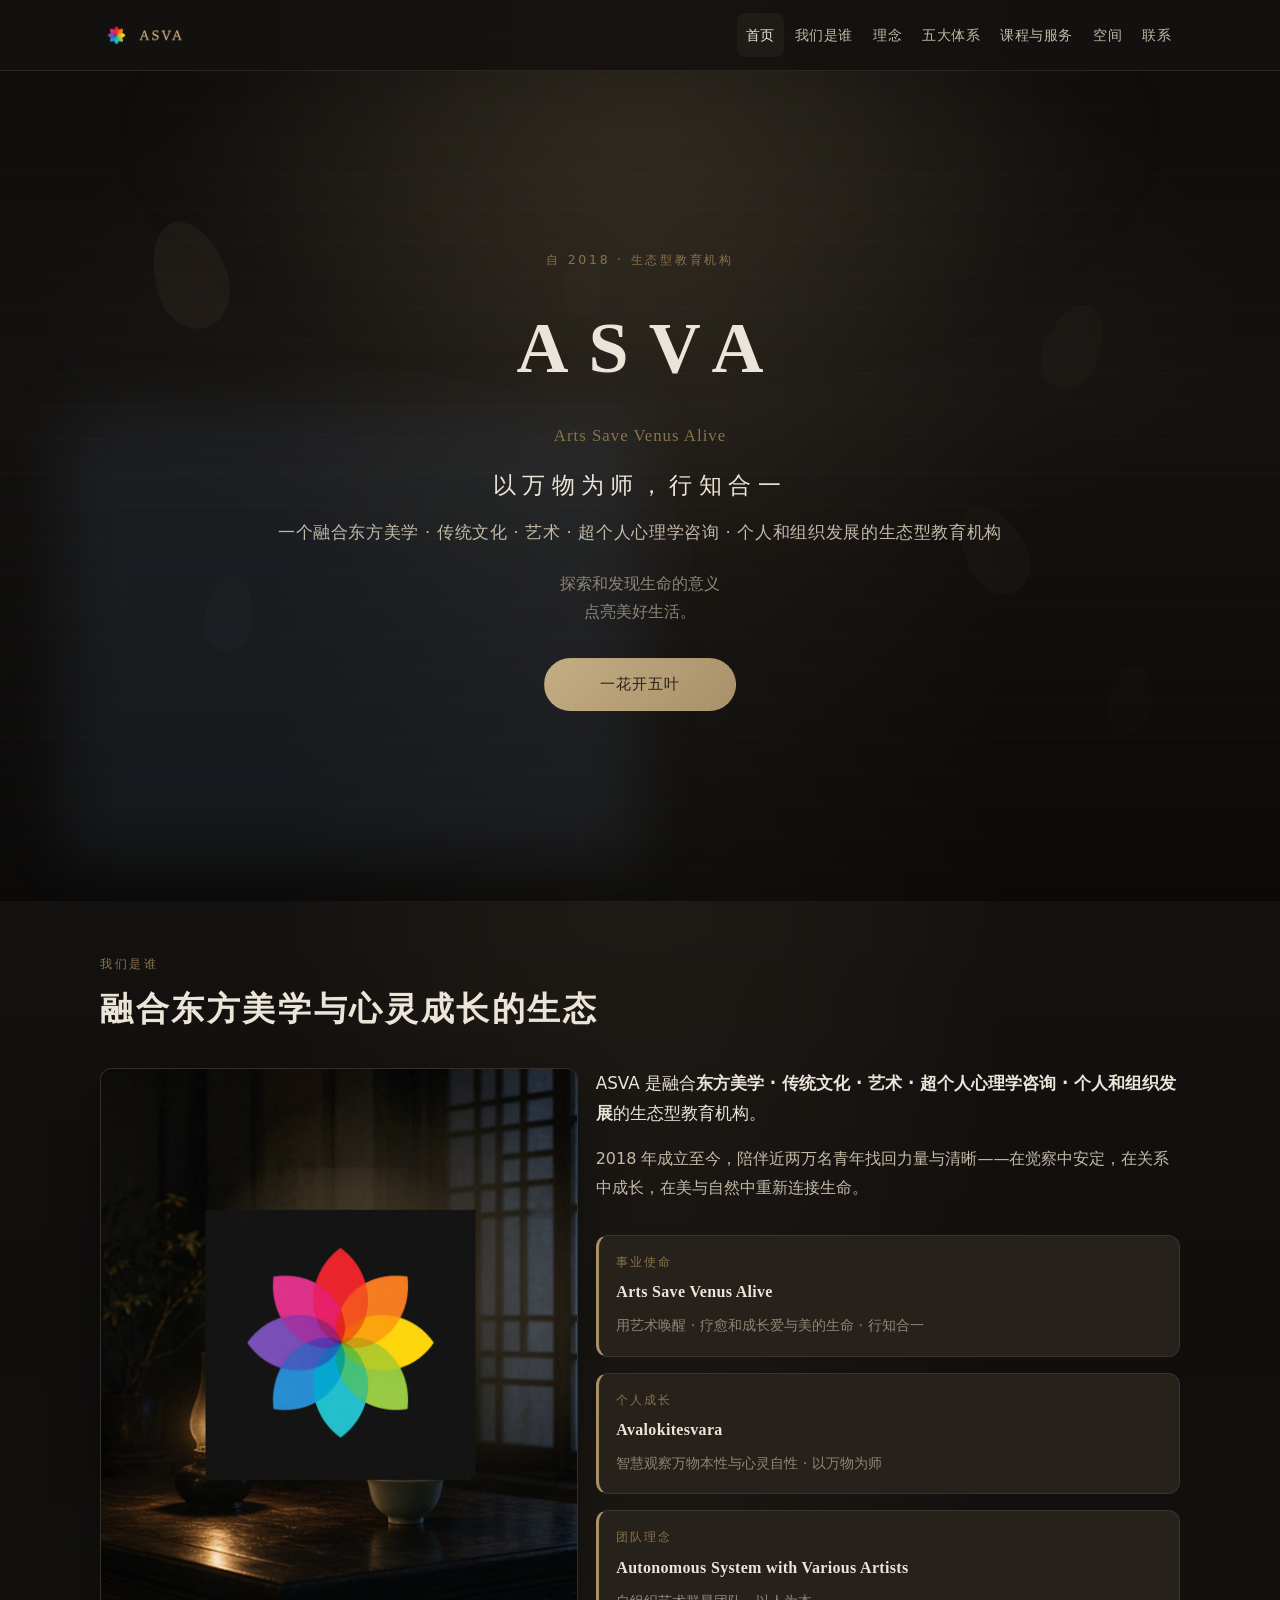
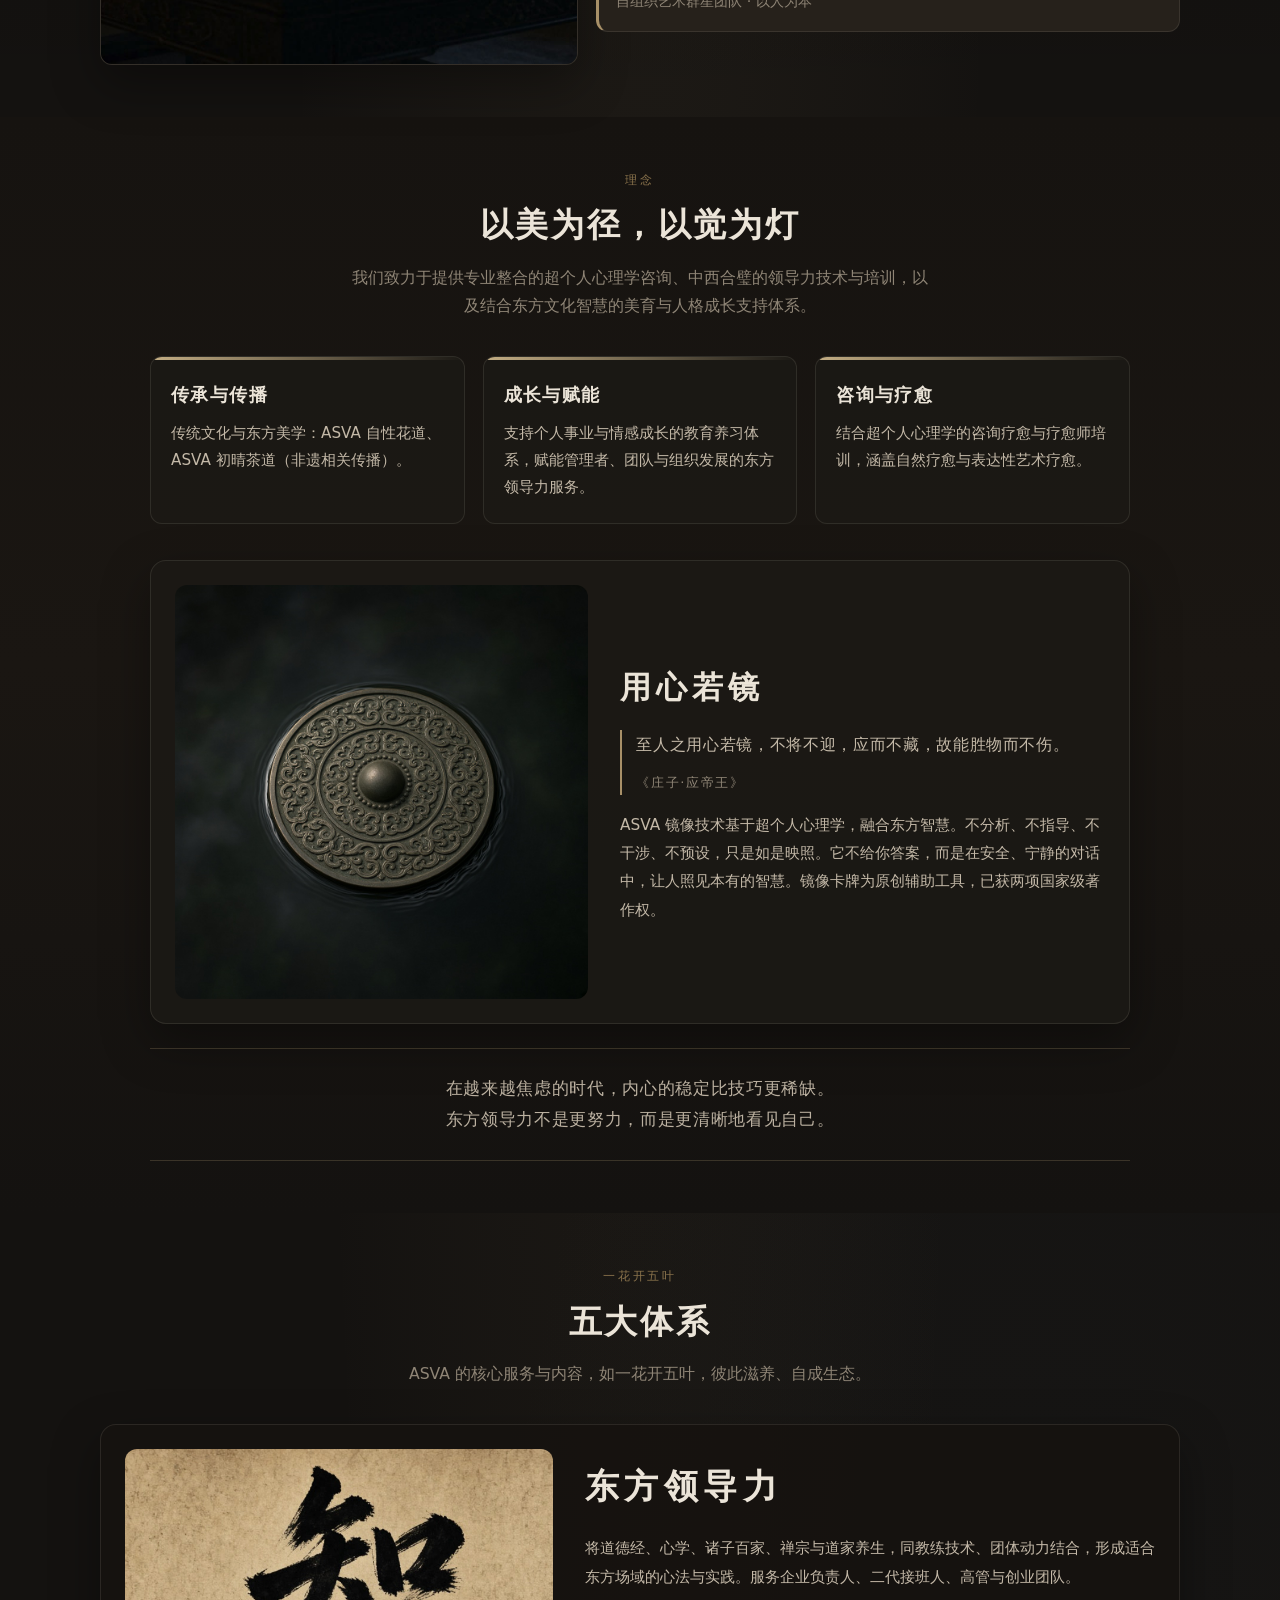
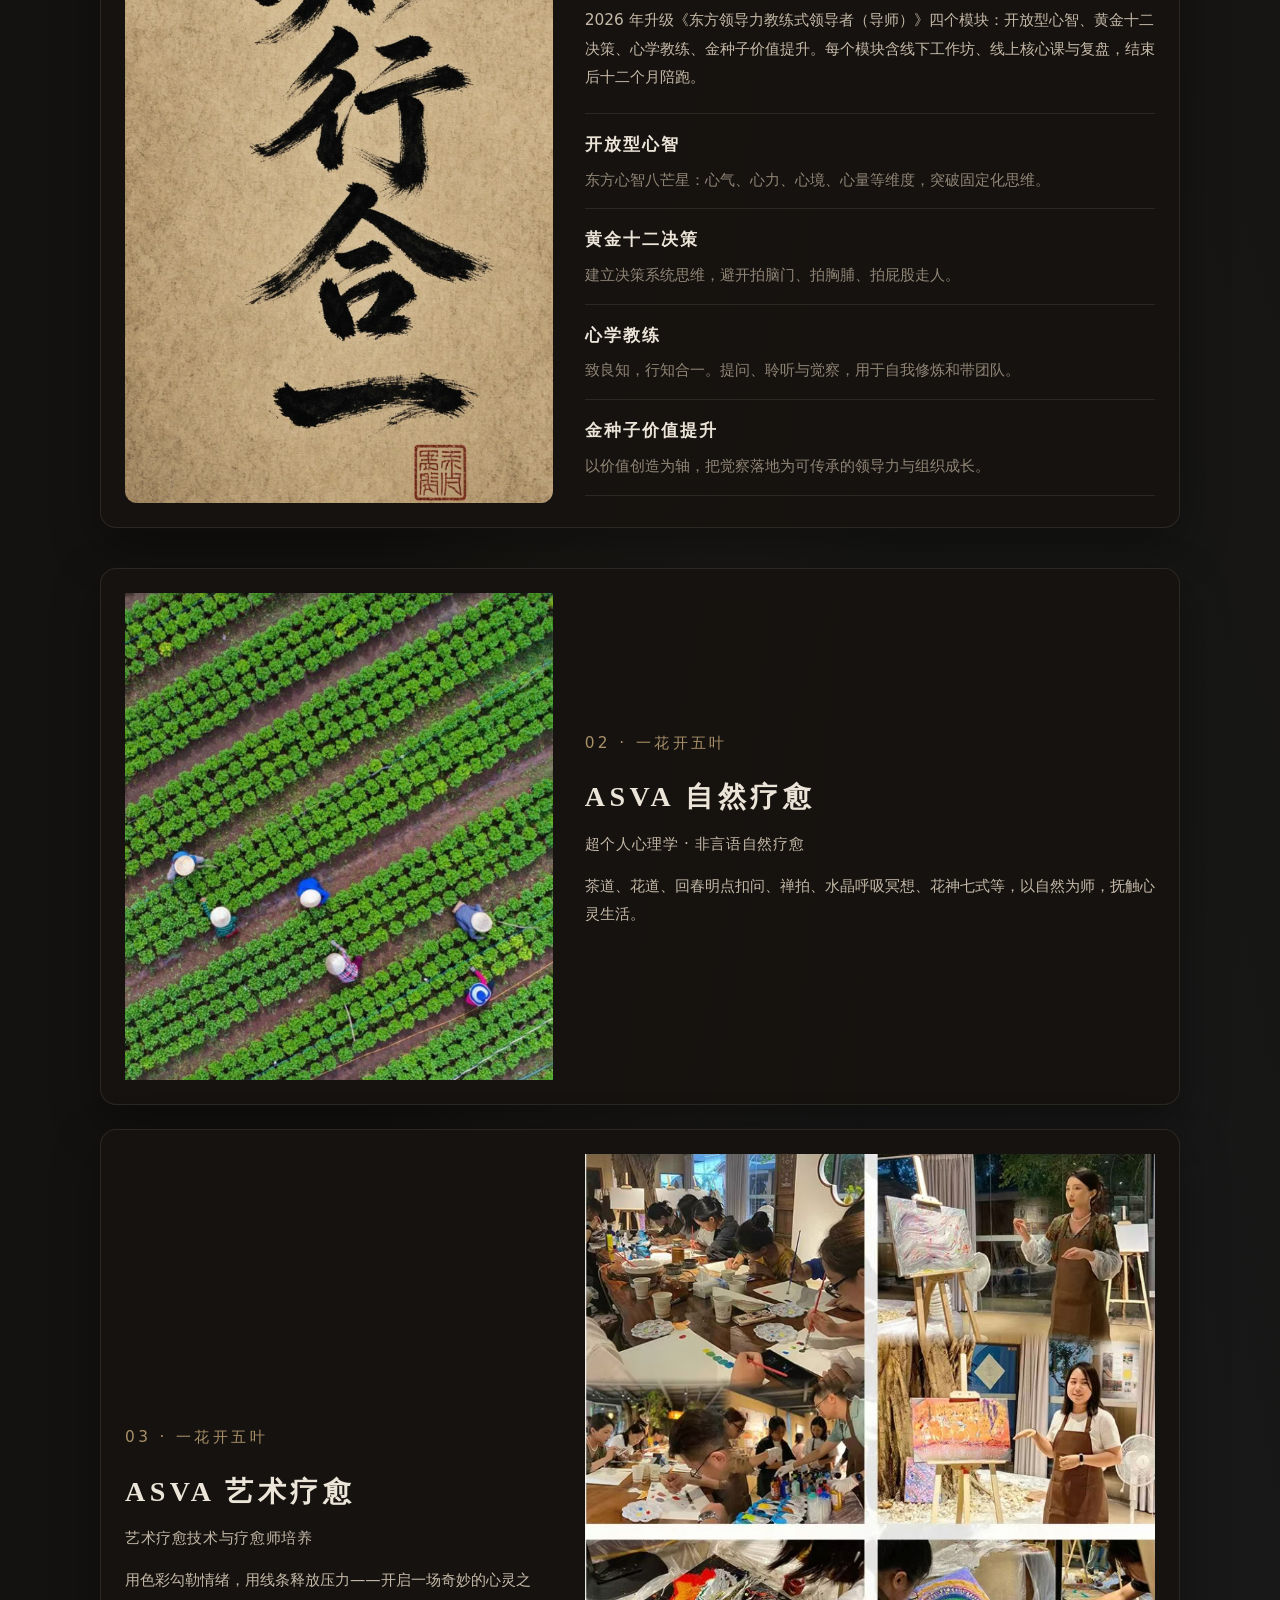
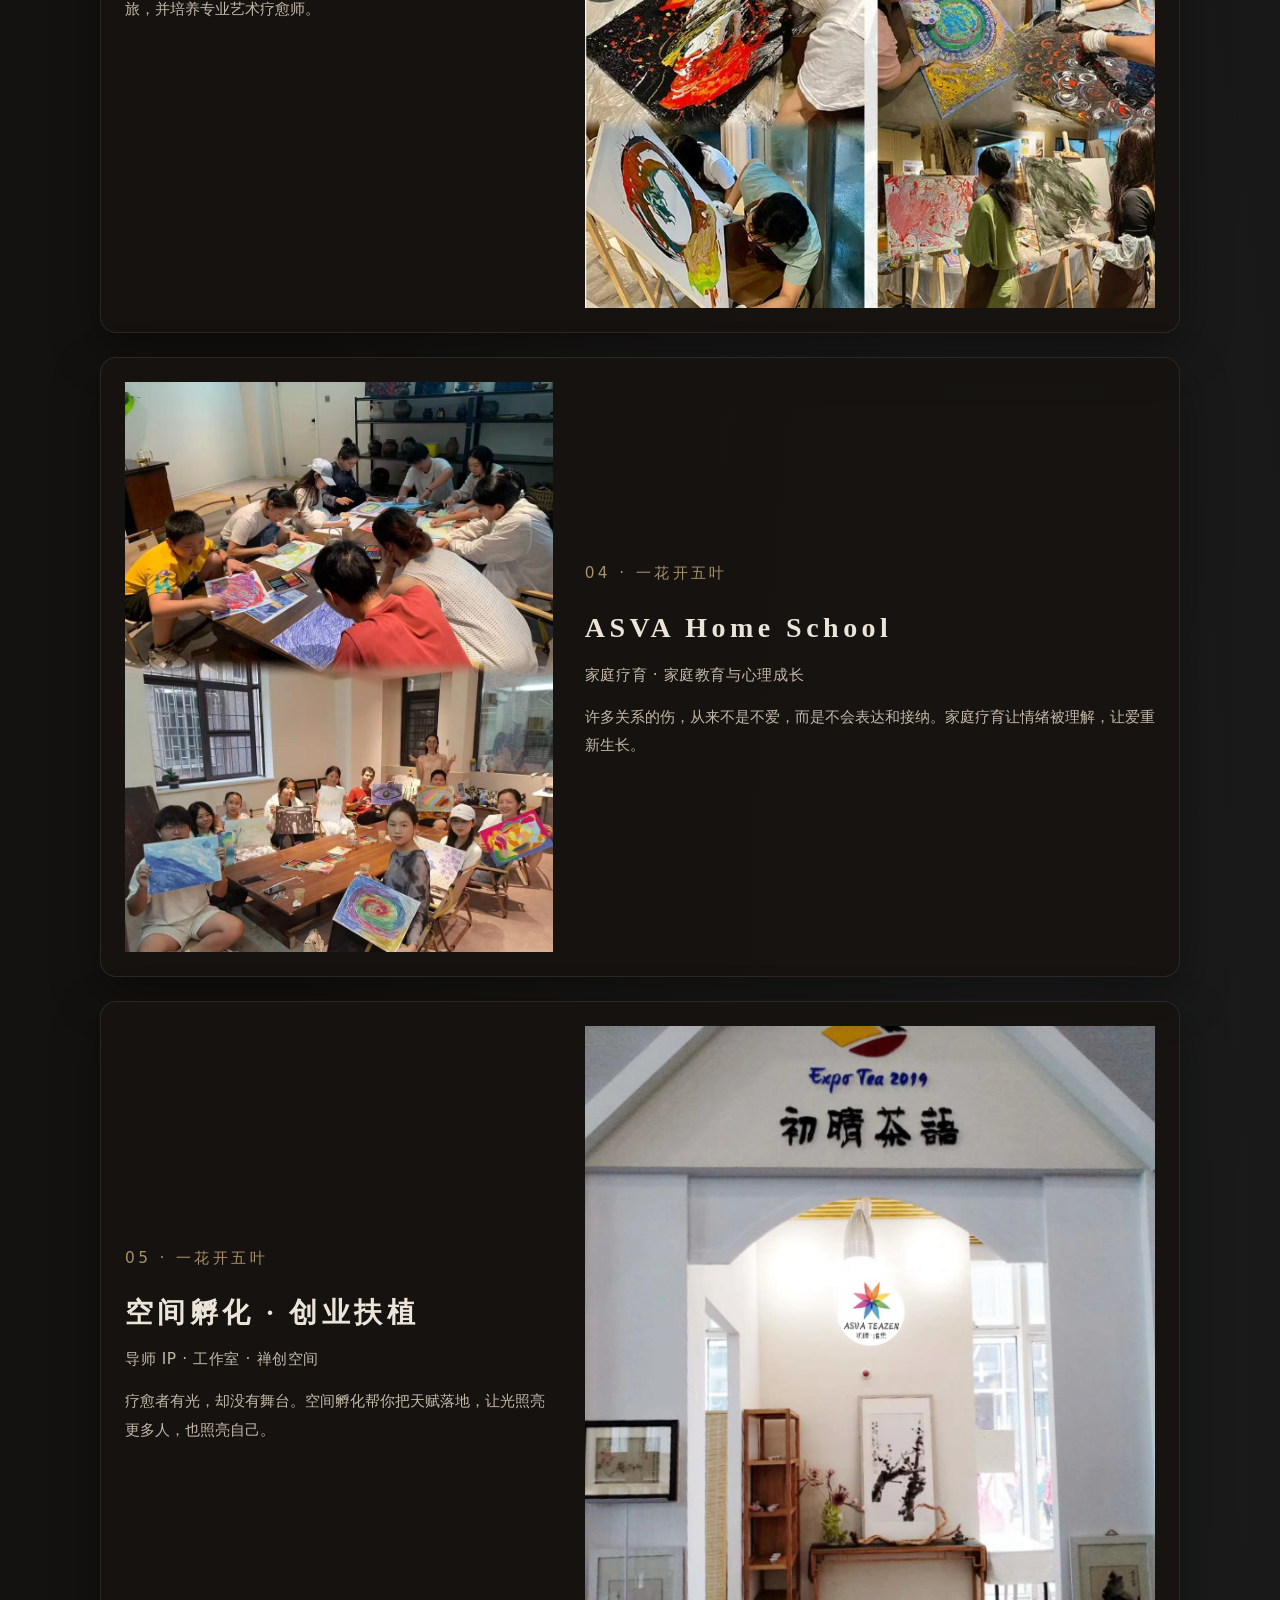
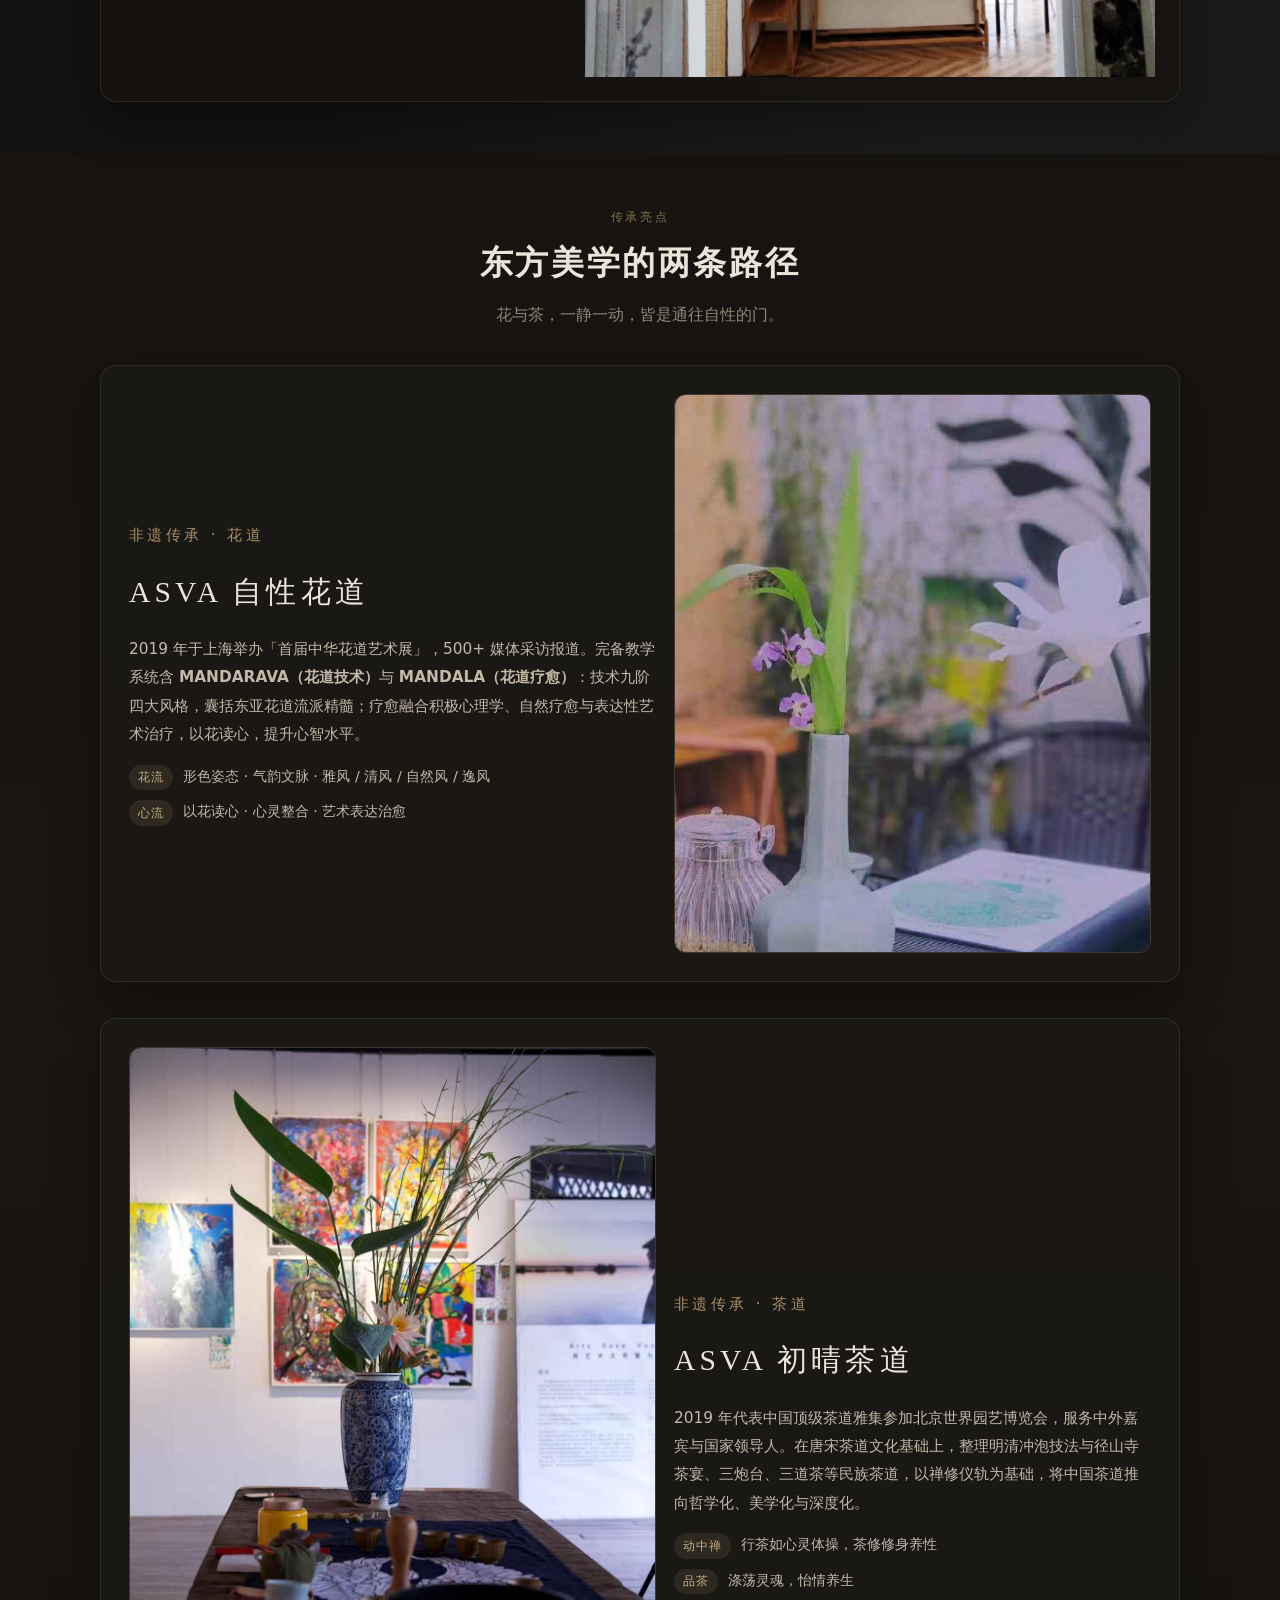
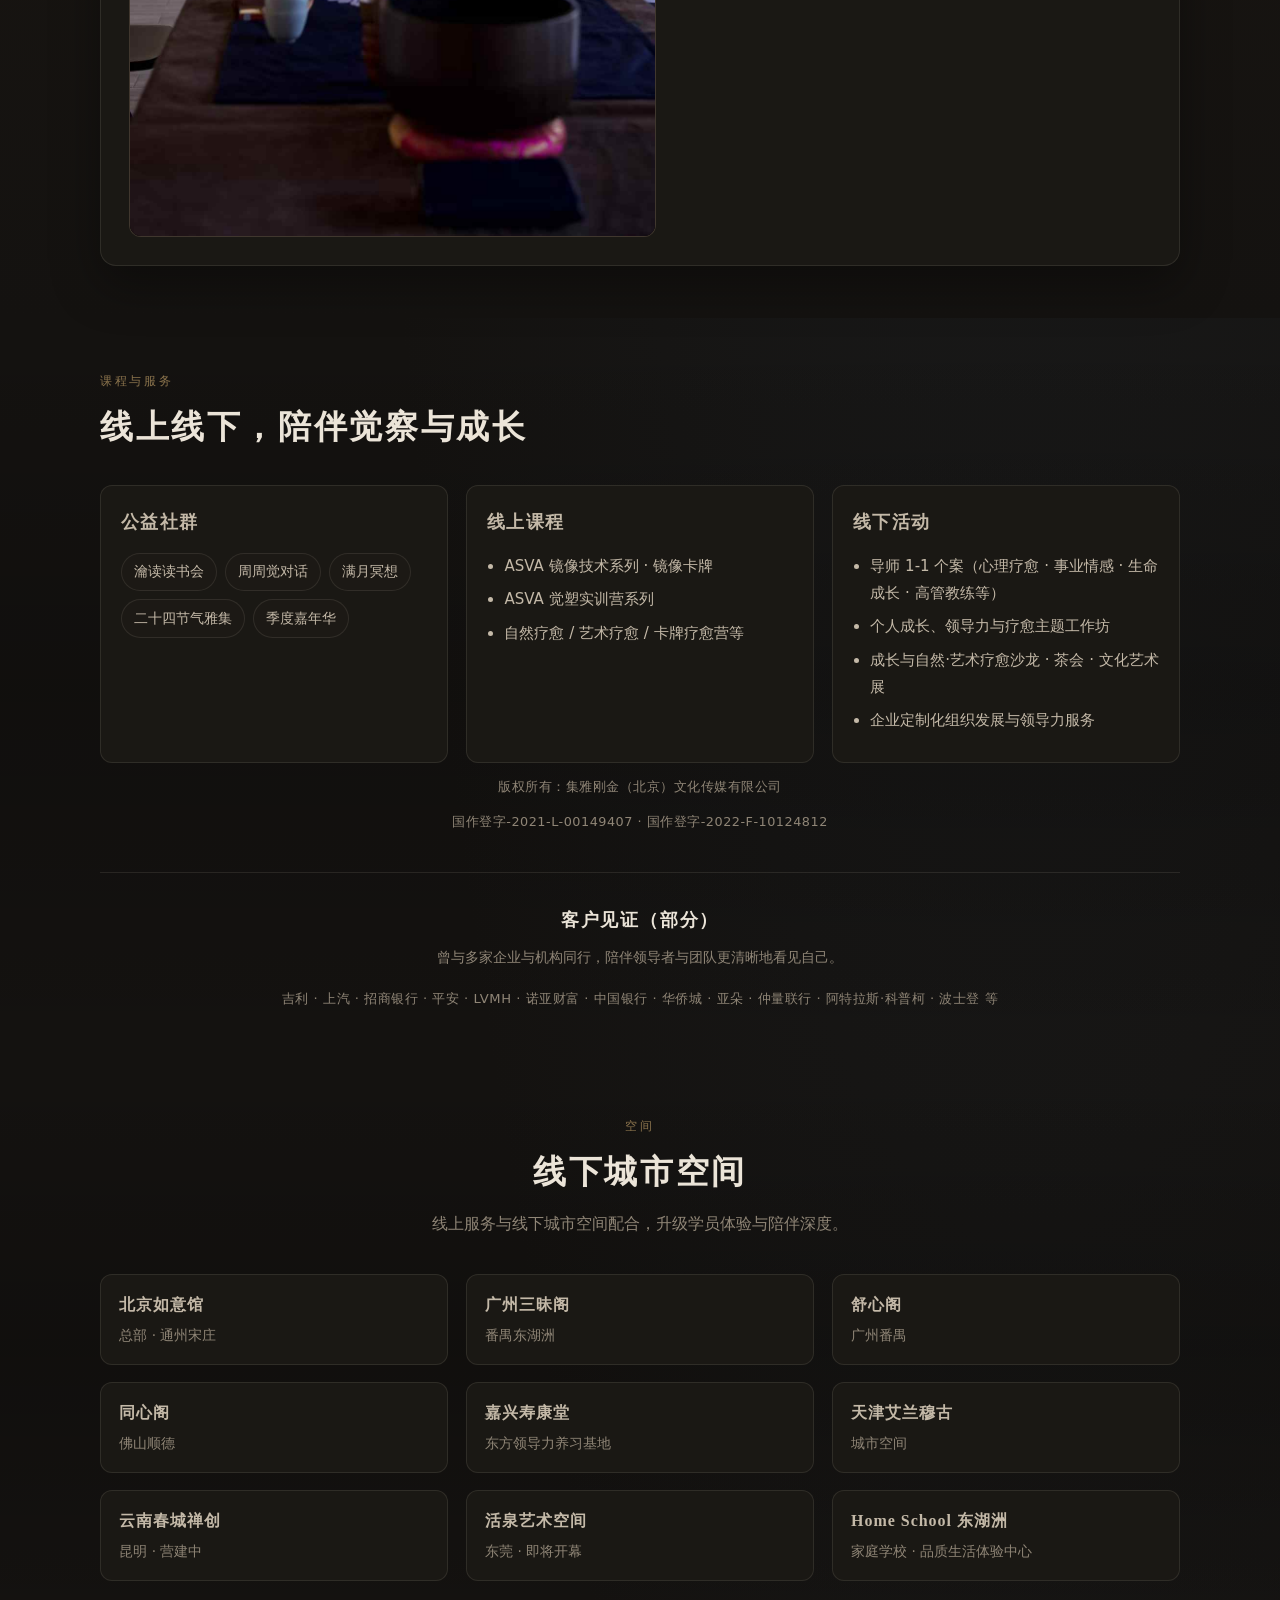
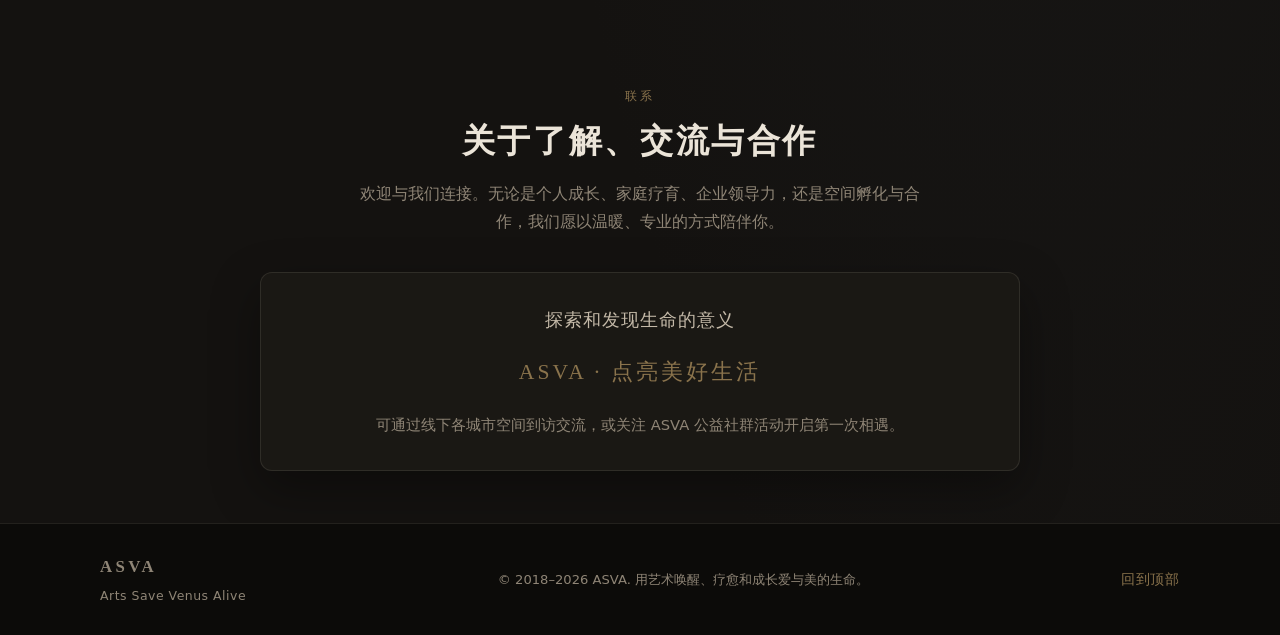
==== commit 9fec9899: "探索页更名「ASVA 导师修炼包」；首页 hero 去掉通往探索页的入口按钮，单按钮桌面端居中（site.css v46）" ====
--- a/index.html
+++ b/index.html
@@ -5,7 +5,7 @@
   <meta name="viewport" content="width=device-width, initial-scale=1, viewport-fit=cover" />
   <meta name="description" content="ASVA — Arts Save Venus Alive。融合东方美学 · 传统文化 · 艺术 · 超个人心理学咨询 · 个人和组织发展的生态型教育机构。点亮美好生活。" />
   <title>ASVA · 点亮美好生活</title>
-  <link rel="stylesheet" href="css/site.css?v=44" />
+  <link rel="stylesheet" href="css/site.css?v=46" />
 </head>
 <body>
   <a class="skip-link" href="#main">跳到主要内容</a>
@@ -54,7 +54,6 @@
         <p class="hero-lead">探索和发现生命的意义<br />点亮美好生活。</p>
         <div class="hero-actions">
           <a class="btn btn-gold" href="#systems">一花开五叶</a>
-          <a class="btn btn-ghost" href="explore.html">导师工具包</a>
         </div>
       </div>
     </section>
--- a/css/site.css
+++ b/css/site.css
@@ -1056,6 +1056,12 @@
   min-height: 44px;
   max-width: 100%;
 }
+@media (min-width: 720px) {
+  .hero-actions .btn:only-child {
+    flex: 0 1 auto;
+    min-width: 12rem;
+  }
+}
 .section { padding: 3.25rem 0; }
 .section-head h2,
 .band h2 {
@@ -1468,6 +1474,7 @@
   color: var(--ink-soft);
   font-size: 0.95rem;
   line-height: 1.75;
+  text-wrap: pretty;
 }
 .tool-copy .btn {
   align-self: flex-start;
